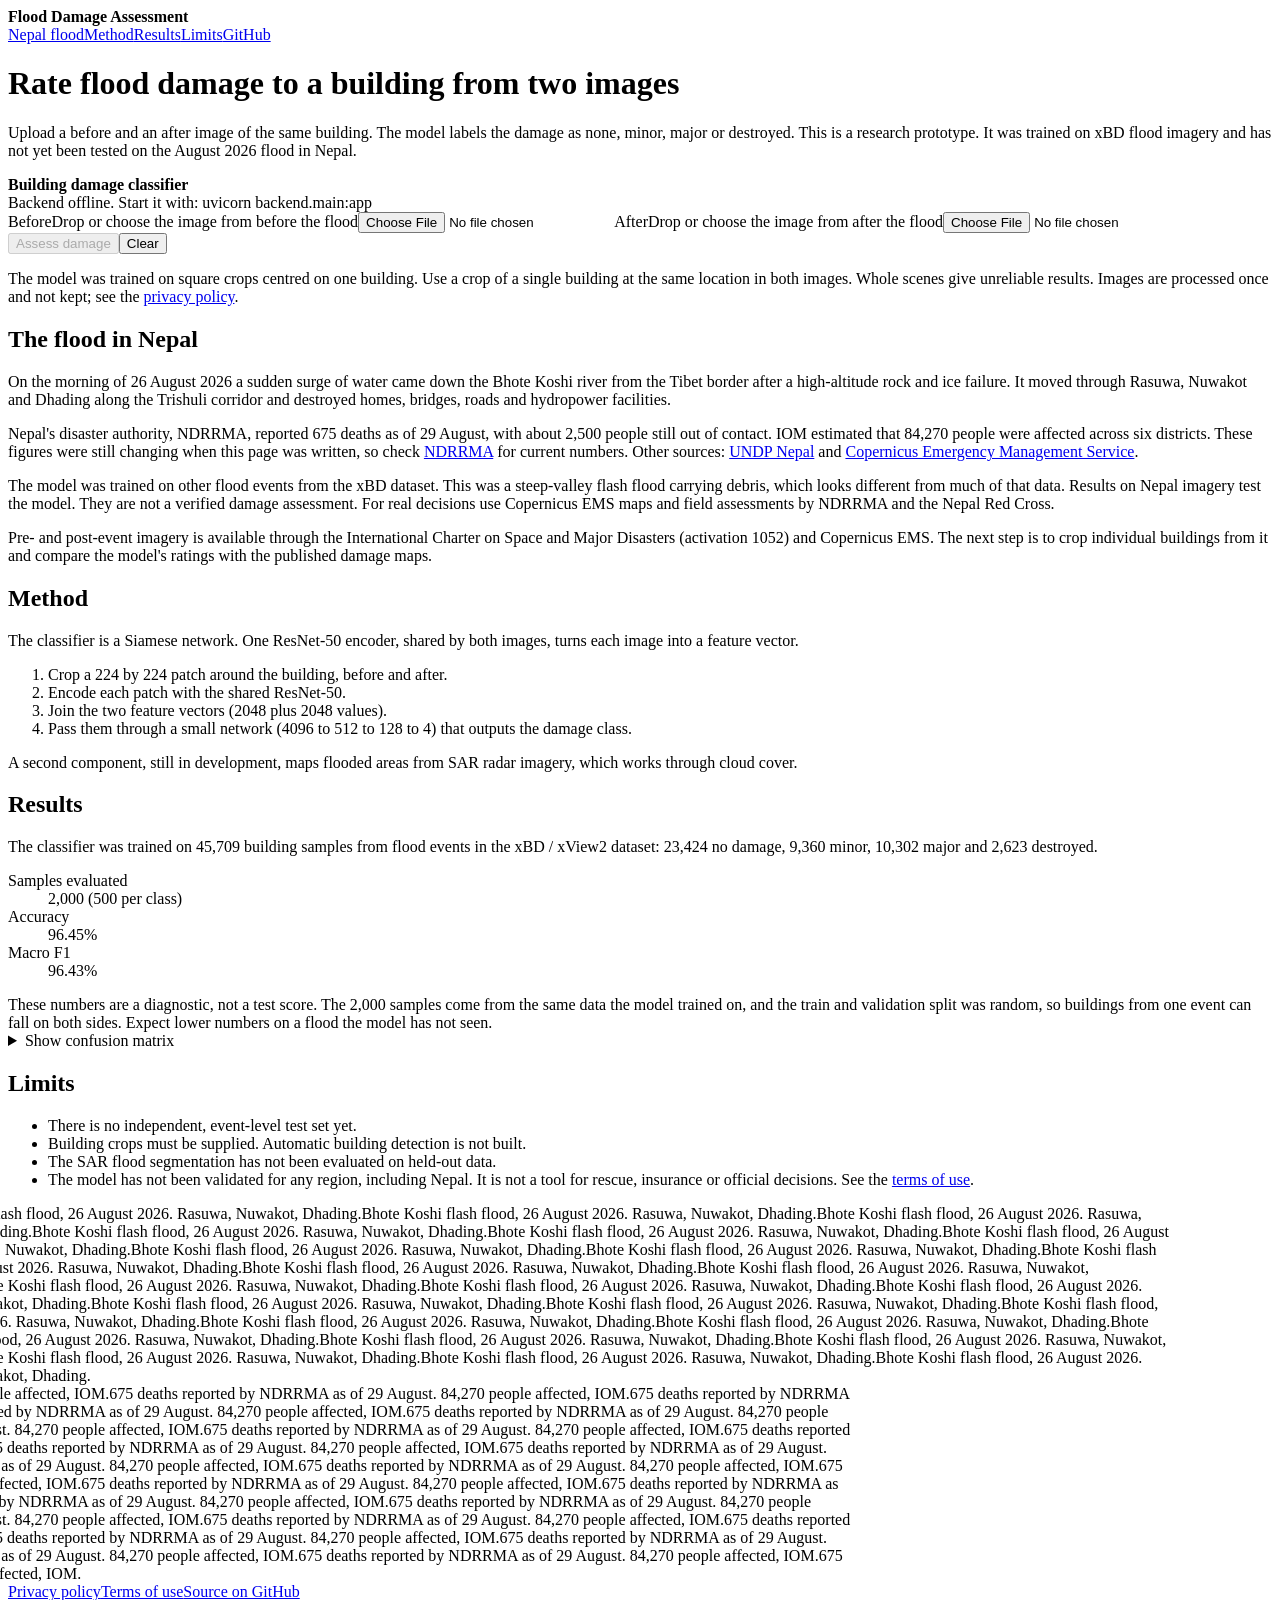
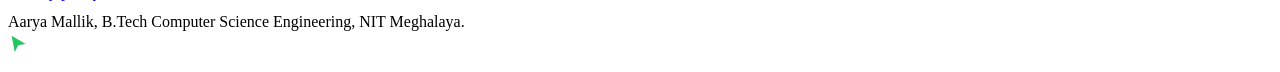
==== web/index.html @ 78b408f9 "Add website, merge backend routes, add sample crop script" ====
<!DOCTYPE html>
<html lang="en">
<head>
<meta charset="utf-8">
<meta name="viewport" content="width=device-width, initial-scale=1">
<title>Flood Damage Assessment</title>
<meta name="description" content="Research prototype that rates building damage from before and after flood imagery.">
<link rel="icon" href="/static/favicon.svg" type="image/svg+xml">
<link rel="stylesheet" href="/static/style.css">
</head>
<body>
<header><div class="wrap"><b>Flood Damage Assessment</b>
<nav><a href="#nepal">Nepal flood</a><a href="#how">Method</a><a href="#results">Results</a><a href="#limits">Limits</a><a href="https://github.com/Aaryamallik03/flood_damage_assessment">GitHub</a></nav></div></header>

<main class="wrap">
<div class="hero">
<h1>Rate flood damage to a building from two images</h1>
<p class="lead">Upload a before and an after image of the same building. The model labels the damage as none, minor, major or destroyed. This is a research prototype. It was trained on xBD flood imagery and has not yet been tested on the August 2026 flood in Nepal.</p>

<div class="tool">
<div class="toolhead"><strong>Building damage classifier</strong>
<div class="status" role="status"><span class="dot" id="dot"></span><span id="stat">Checking model</span></div></div>
<div class="pair">
<label class="drop" id="dpre" data-cursor="Add before image"><span class="tag">Before</span><span>Drop or choose the image from before the flood</span><input type="file" accept="image/png,image/jpeg,image/tiff" id="fpre"></label>
<label class="drop" id="dpost" data-cursor="Add after image"><span class="tag">After</span><span>Drop or choose the image from after the flood</span><input type="file" accept="image/png,image/jpeg,image/tiff" id="fpost"></label>
</div>
<div class="actions"><button id="go" disabled>Assess damage</button><button class="ghost" id="reset" type="button">Clear</button></div>
<p class="hint">The model was trained on square crops centred on one building. Use a crop of a single building at the same location in both images. Whole scenes give unreliable results. Images are processed once and not kept; see the <a href="/privacy">privacy policy</a>.</p>
<div id="result" aria-live="polite"></div>
</div>
</div>

<div class="sec" id="nepal"><h2>The flood in Nepal</h2><div>
<p>On the morning of 26 August 2026 a sudden surge of water came down the Bhote Koshi river from the Tibet border after a high-altitude rock and ice failure. It moved through Rasuwa, Nuwakot and Dhading along the Trishuli corridor and destroyed homes, bridges, roads and hydropower facilities.</p>
<p>Nepal's disaster authority, NDRRMA, reported 675 deaths as of 29 August, with about 2,500 people still out of contact. IOM estimated that 84,270 people were affected across six districts. These figures were still changing when this page was written, so check <a href="https://ndrrma.gov.np">NDRRMA</a> for current numbers. Other sources: <a href="https://www.undp.org/node/601766">UNDP Nepal</a> and <a href="https://global-flood.emergency.copernicus.eu/news/259-floods-in-nepal-and-tibet-august-2026/">Copernicus Emergency Management Service</a>.</p>
<div class="note">The model was trained on other flood events from the xBD dataset. This was a steep-valley flash flood carrying debris, which looks different from much of that data. Results on Nepal imagery test the model. They are not a verified damage assessment. For real decisions use Copernicus EMS maps and field assessments by NDRRMA and the Nepal Red Cross.</div>
<p>Pre- and post-event imagery is available through the International Charter on Space and Major Disasters (activation 1052) and Copernicus EMS. The next step is to crop individual buildings from it and compare the model's ratings with the published damage maps.</p>
</div></div>

<div class="sec" id="how"><h2>Method</h2><div>
<p>The classifier is a Siamese network. One ResNet-50 encoder, shared by both images, turns each image into a feature vector.</p>
<ol>
<li>Crop a 224 by 224 patch around the building, before and after.</li>
<li>Encode each patch with the shared ResNet-50.</li>
<li>Join the two feature vectors (2048 plus 2048 values).</li>
<li>Pass them through a small network (4096 to 512 to 128 to 4) that outputs the damage class.</li>
</ol>
<p>A second component, still in development, maps flooded areas from SAR radar imagery, which works through cloud cover.</p>
</div></div>

<div class="sec" id="results"><h2>Results</h2><div>
<p>The classifier was trained on 45,709 building samples from flood events in the xBD / xView2 dataset: 23,424 no damage, 9,360 minor, 10,302 major and 2,623 destroyed.</p>
<dl class="facts"><dt>Samples evaluated</dt><dd>2,000 (500 per class)</dd><dt>Accuracy</dt><dd>96.45%</dd><dt>Macro F1</dt><dd>96.43%</dd></dl>
<div class="note">These numbers are a diagnostic, not a test score. The 2,000 samples come from the same data the model trained on, and the train and validation split was random, so buildings from one event can fall on both sides. Expect lower numbers on a flood the model has not seen.</div>
<details class="disc"><summary>Show confusion matrix</summary><div class="in">
<table><caption style="text-align:left;padding-bottom:6px">Rows are actual, columns are predicted</caption>
<tr><th></th><th>None</th><th>Minor</th><th>Major</th><th>Destroyed</th></tr>
<tr><th>None</th><td class="hit">499</td><td>1</td><td>0</td><td>0</td></tr>
<tr><th>Minor</th><td>3</td><td class="hit">496</td><td>1</td><td>0</td></tr>
<tr><th>Major</th><td>10</td><td>8</td><td class="hit">482</td><td>0</td></tr>
<tr><th>Destroyed</th><td>21</td><td>18</td><td>9</td><td class="hit">452</td></tr></table>
<p style="margin:10px 0 0">48 of 500 destroyed buildings were rated as less damaged. Destroyed is the rarest class in the training data.</p></div></details>
</div></div>

<div class="sec" id="limits"><h2>Limits</h2><div>
<ul>
<li>There is no independent, event-level test set yet.</li>
<li>Building crops must be supplied. Automatic building detection is not built.</li>
<li>The SAR flood segmentation has not been evaluated on held-out data.</li>
<li>The model has not been validated for any region, including Nepal. It is not a tool for rescue, insurance or official decisions. See the <a href="/terms">terms of use</a>.</li>
</ul></div></div>
</main>

<div class="band" id="band" aria-hidden="true">
<div class="row"><span>Bhote Koshi flash flood, 26 August 2026. Rasuwa, Nuwakot, Dhading.</span></div>
<div class="row"><span>675 deaths reported by NDRRMA as of 29 August. 84,270 people affected, IOM.</span></div>
</div>

<footer><div class="wrap">
<a href="/privacy">Privacy policy</a><a href="/terms">Terms of use</a><a href="https://github.com/Aaryamallik03/flood_damage_assessment">Source on GitHub</a>
<p style="margin:12px 0 0">Aarya Mallik, B.Tech Computer Science Engineering, NIT Meghalaya.</p>
</div></footer>

<div id="cur" aria-hidden="true"><div class="in"><svg width="24" height="29" viewBox="0 0 26 31" fill="none"><path fill="#22c55e" fill-rule="evenodd" stroke="#fff" stroke-linecap="square" stroke-width="2" d="M21.993 14.425 2.549 2.935l4.444 23.108 4.653-10.002z" clip-rule="evenodd"/></svg><div><span class="lab"></span></div></div></div>

<script>
const $ = id => document.getElementById(id);
const files = {pre: null, post: null};
const COLORS = {"no-damage":"var(--c0)","minor-damage":"var(--c1)","major-damage":"var(--c2)","destroyed":"var(--c3)"};
const LABELS = {"no-damage":"No damage","minor-damage":"Minor damage","major-damage":"Major damage","destroyed":"Destroyed"};
let modelReady = false;
function refresh(){ $("go").disabled = !(modelReady && files.pre && files.post); }

async function checkHealth(){
  try{
    const r = await fetch("/health"); const j = await r.json();
    modelReady = j.damage_model_loaded;
    $("dot").className = "dot " + (modelReady ? "on" : "off");
    $("stat").textContent = modelReady ? "Model ready" : "Model not loaded: " + (j.error || "unknown error");
  }catch(e){
    $("dot").className = "dot off";
    $("stat").textContent = "Backend offline. Start it with: uvicorn backend.main:app";
  }
  refresh();
}
function setup(key, input, box){
  const set = f => {
    if(!f) return;
    files[key] = f;
    box.querySelector("img")?.remove();
    const img = document.createElement("img");
    img.alt = key === "pre" ? "Image from before the flood" : "Image from after the flood";
    img.src = URL.createObjectURL(f);
    box.appendChild(img); refresh();
  };
  input.addEventListener("change", () => set(input.files[0]));
  box.addEventListener("dragover", e => { e.preventDefault(); box.classList.add("over"); });
  box.addEventListener("dragleave", () => box.classList.remove("over"));
  box.addEventListener("drop", e => { e.preventDefault(); box.classList.remove("over"); set(e.dataTransfer.files[0]); });
}
setup("pre", $("fpre"), $("dpre")); setup("post", $("fpost"), $("dpost"));
$("reset").onclick = () => {
  files.pre = files.post = null;
  document.querySelectorAll(".drop img").forEach(i => i.remove());
  $("fpre").value = $("fpost").value = "";
  $("result").className = ""; $("result").innerHTML = ""; refresh();
};
$("go").onclick = async () => {
  const out = $("result"); out.className = "show"; out.textContent = "Analysing";
  $("go").disabled = true;
  const fd = new FormData(); fd.append("pre_image", files.pre); fd.append("post_image", files.post);
  try{
    const r = await fetch("/predict/damage", {method:"POST", body:fd});
    const j = await r.json();
    if(!r.ok) throw new Error(j.detail || "Request failed");
    const cls = j.damage_class;
    const bars = Object.entries(j.class_probabilities).map(([k,v]) =>
      `<div class="bar"><span>${LABELS[k]||k}</span><div class="track"><div class="fill" data-w="${(v*100).toFixed(1)}" style="background:${COLORS[k]}"></div></div><span>${(v*100).toFixed(1)}%</span></div>`).join("");
    out.innerHTML = `<div class="verdict"><h3 style="color:${COLORS[cls]}">${LABELS[cls]||cls}</h3><span>${(j.confidence*100).toFixed(1)}% confidence</span></div><div class="bars">${bars}</div>`;
    requestAnimationFrame(() => out.querySelectorAll(".fill").forEach(f => f.style.width = f.dataset.w + "%"));
  }catch(e){ out.innerHTML = `<p class="err">${e.message}</p>`; }
  refresh();
};
checkHealth();

/* Name-tag cursor, shown only over the two upload areas */
(function(){
  if(!matchMedia("(pointer:fine)").matches || matchMedia("(prefers-reduced-motion: reduce)").matches) return;
  const cur = $("cur"), lab = cur.querySelector(".lab");
  document.querySelectorAll(".drop").forEach(z => {
    z.classList.add("nocursor");
    z.addEventListener("pointerenter", () => { lab.textContent = z.dataset.cursor; cur.classList.add("on"); });
    z.addEventListener("pointermove", e => { cur.style.transform = `translate(${e.clientX-3}px,${e.clientY-3}px)`; });
    z.addEventListener("pointerleave", () => cur.classList.remove("on"));
  });
})();

/* Closing text band: drifts slowly, speeds up and follows the direction of scrolling */
(function(){
  const band = $("band");
  if(matchMedia("(prefers-reduced-motion: reduce)").matches){ band.classList.add("static"); return; }
  const rows = [...band.querySelectorAll(".row")];
  const unit = rows.map(r => r.firstElementChild);
  rows.forEach((r, i) => {
    for(let n = 0; n < 24 && r.offsetWidth < innerWidth * 2 + unit[i].offsetWidth; n++) r.appendChild(unit[i].cloneNode(true));
  });
  const pos = [0, 0]; let dir = 1, v = 0, last = scrollY, t0 = performance.now();
  function tick(t){
    const dt = Math.max(1, t - t0) / 1000; t0 = t;
    v = v * 0.9 + ((scrollY - last) / dt) * 0.1; last = scrollY;
    if(v > 20) dir = 1; else if(v < -20) dir = -1;
    const speed = 30 * (1 + Math.min(Math.abs(v) / 200, 4));
    rows.forEach((r, i) => {
      const w = unit[i].offsetWidth || 1;
      pos[i] += (i ? -1 : 1) * dir * speed * dt;
      r.style.transform = `translateX(${-(((pos[i] % w) + w) % w)}px)`;
    });
    requestAnimationFrame(tick);
  }
  requestAnimationFrame(tick);
})();
</script>
</body>
</html>
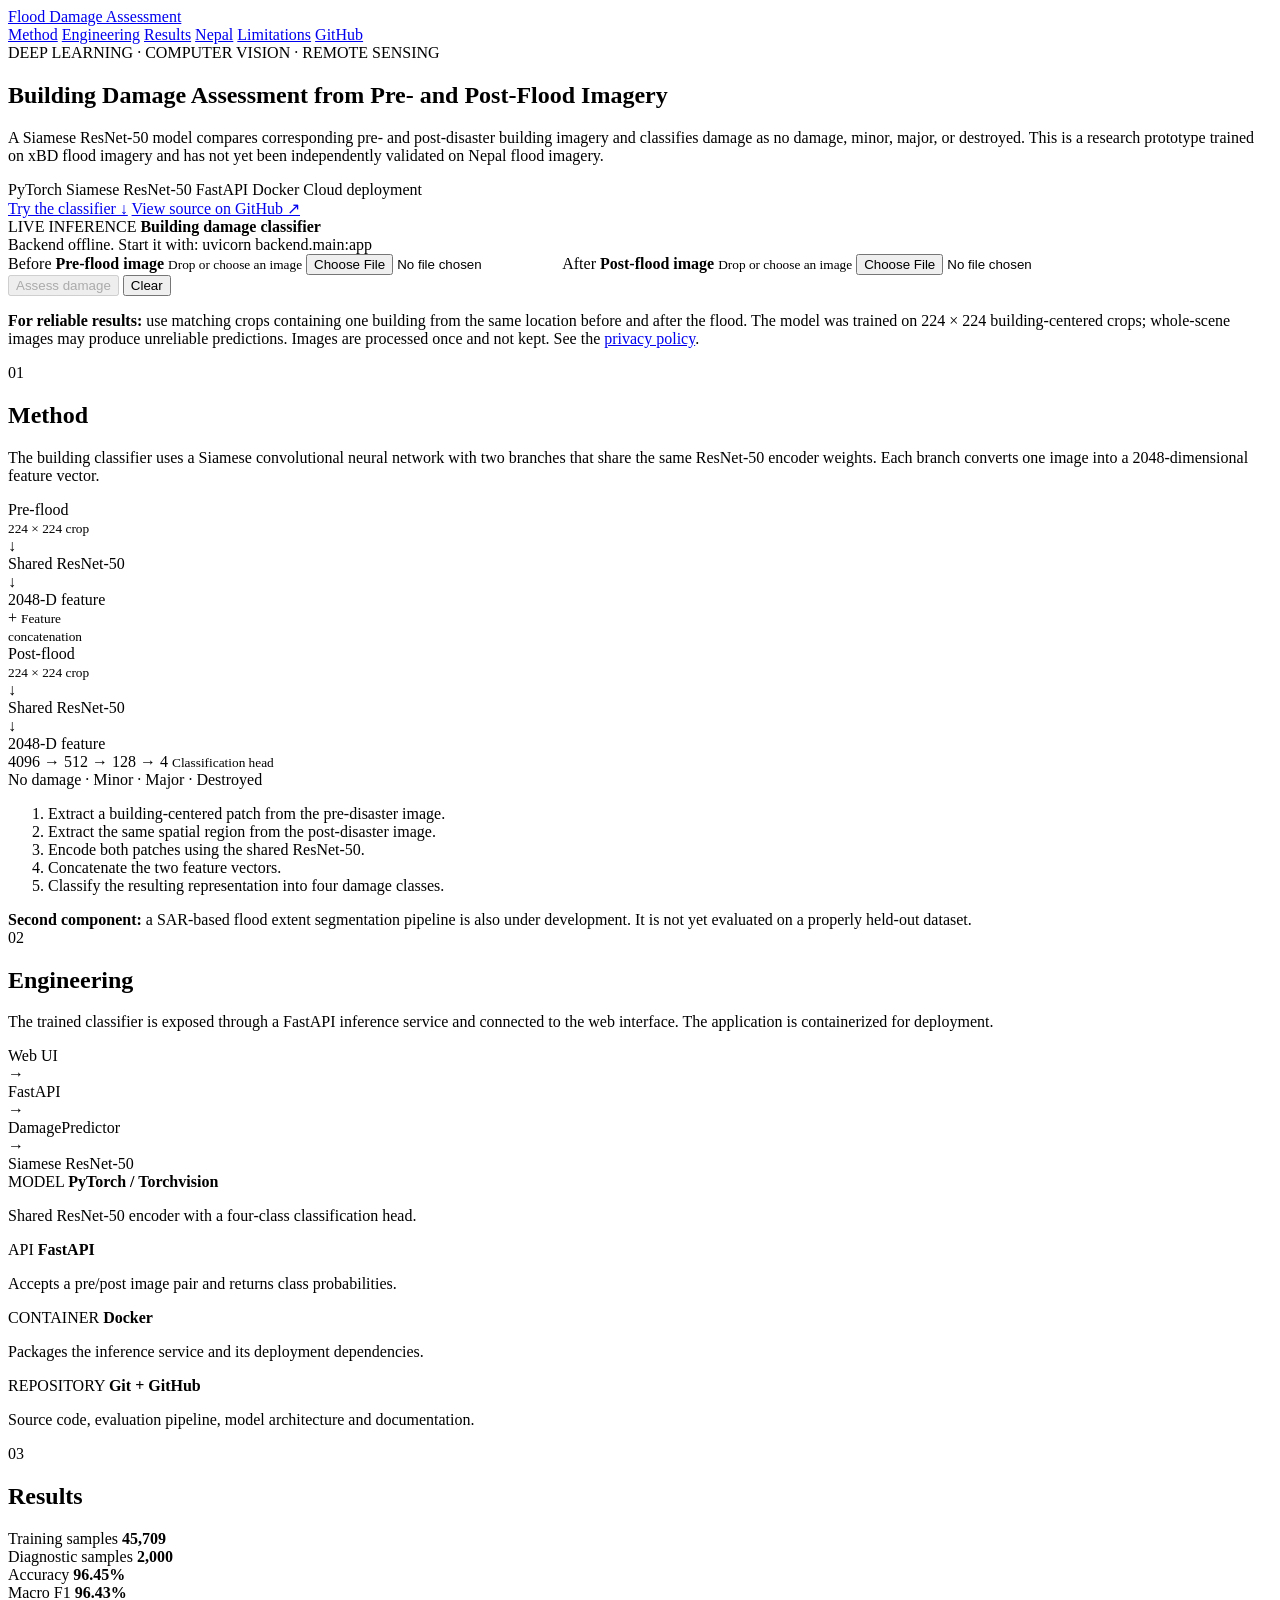
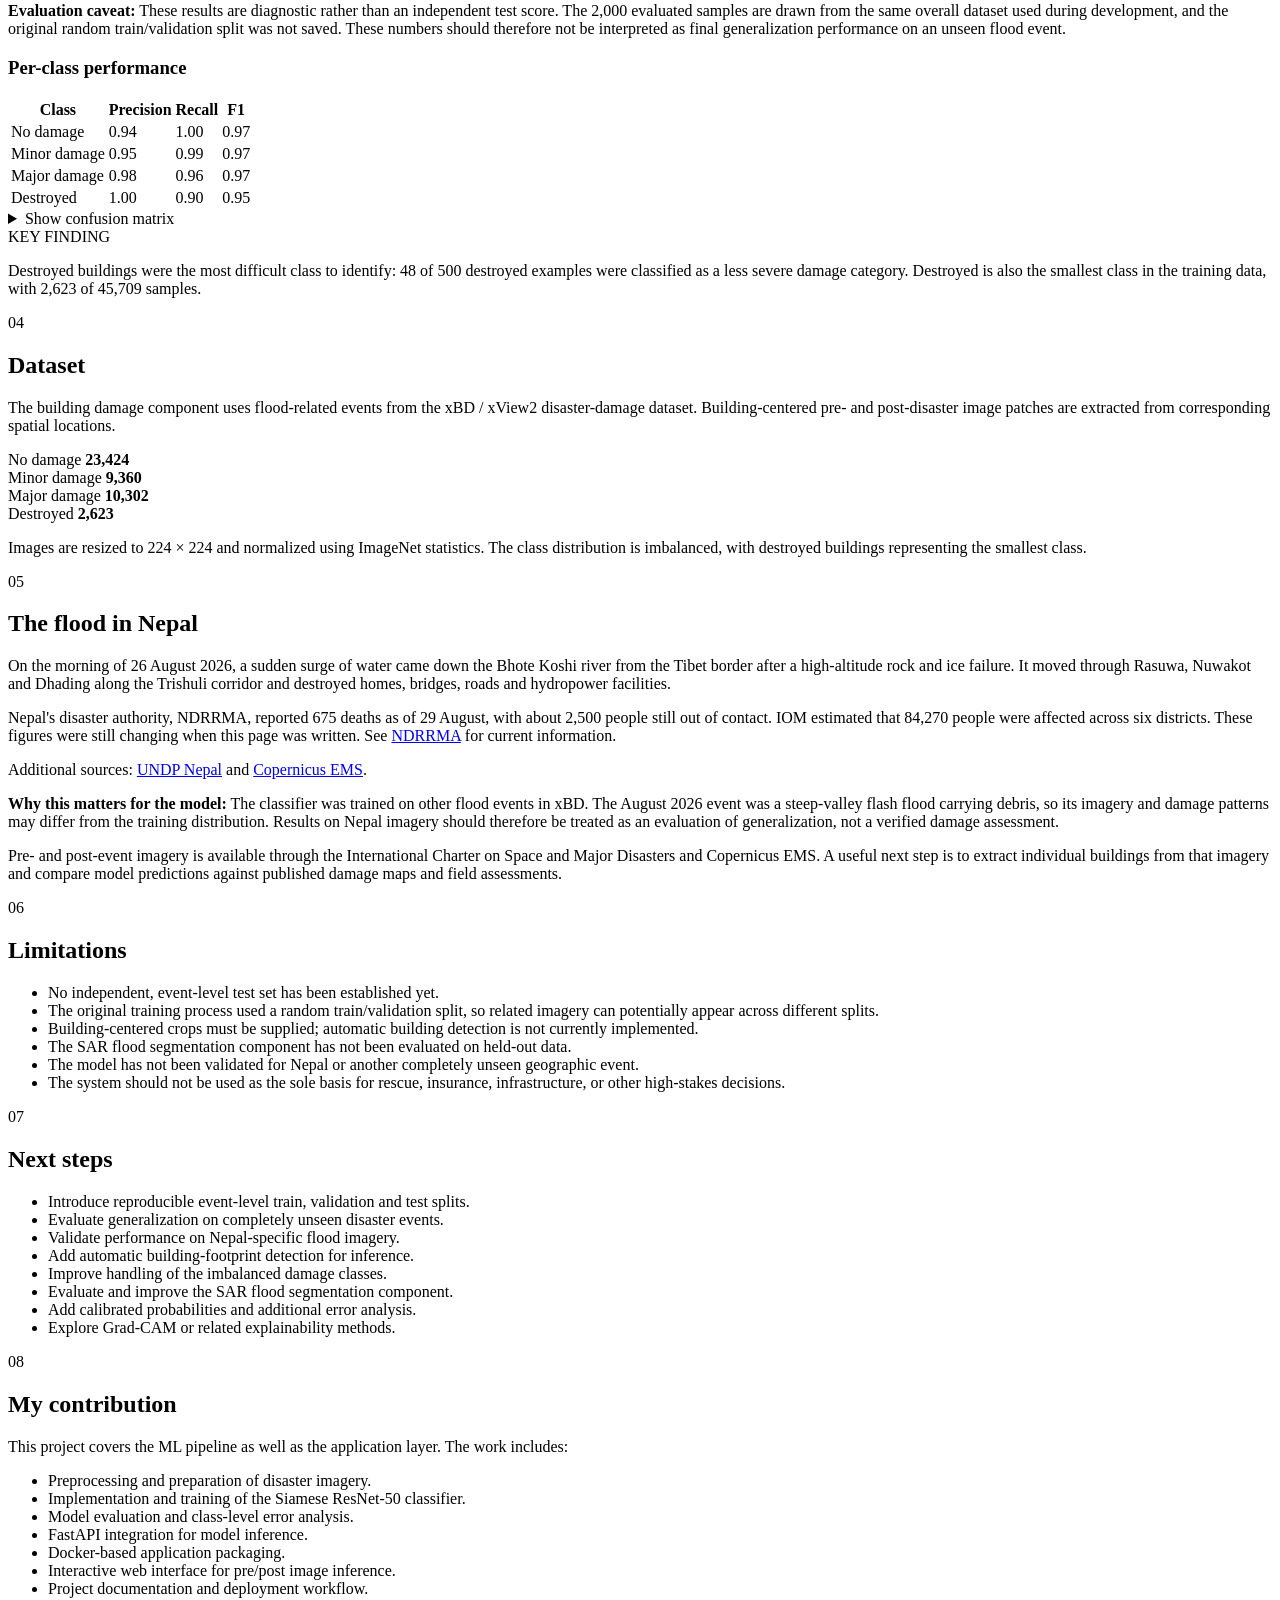
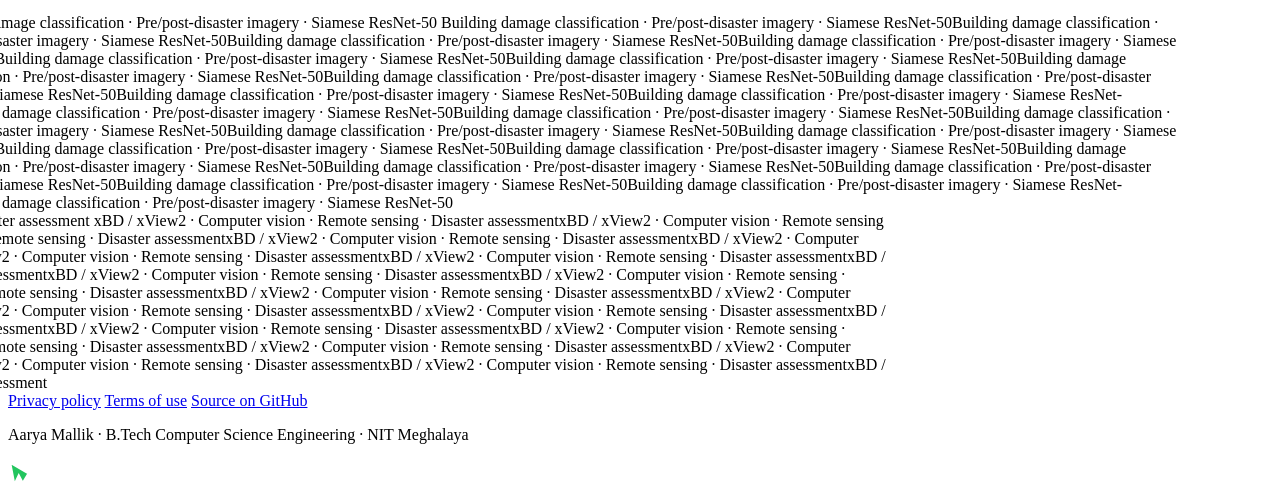
==== commit 1abaa254: "Update print statement from 'Hello' to 'Goodbye'" ====
--- a/web/index.html
+++ b/web/index.html
@@ -3,182 +3,886 @@
 <head>
 <meta charset="utf-8">
 <meta name="viewport" content="width=device-width, initial-scale=1">
-<title>Flood Damage Assessment</title>
-<meta name="description" content="Research prototype that rates building damage from before and after flood imagery.">
+<title>Flood Damage Assessment | Aarya Mallik</title>
+<meta name="description" content="Deep learning prototype for building damage classification from pre- and post-disaster imagery using a Siamese ResNet-50.">
 <link rel="icon" href="/static/favicon.svg" type="image/svg+xml">
 <link rel="stylesheet" href="/static/style.css">
 </head>
+
 <body>
-<header><div class="wrap"><b>Flood Damage Assessment</b>
-<nav><a href="#nepal">Nepal flood</a><a href="#how">Method</a><a href="#results">Results</a><a href="#limits">Limits</a><a href="https://github.com/Aaryamallik03/flood_damage_assessment">GitHub</a></nav></div></header>
+
+<header>
+  <div class="wrap header-inner">
+    <a class="brand" href="#">Flood Damage Assessment</a>
+
+    <nav aria-label="Main navigation">
+      <a href="#how">Method</a>
+      <a href="#engineering">Engineering</a>
+      <a href="#results">Results</a>
+      <a href="#nepal">Nepal</a>
+      <a href="#limits">Limitations</a>
+      <a href="https://github.com/Aaryamallik03/flood_damage_assessment" target="_blank" rel="noopener">GitHub</a>
+    </nav>
+  </div>
+</header>
 
 <main class="wrap">
-<div class="hero">
-<h1>Rate flood damage to a building from two images</h1>
-<p class="lead">Upload a before and an after image of the same building. The model labels the damage as none, minor, major or destroyed. This is a research prototype. It was trained on xBD flood imagery and has not yet been tested on the August 2026 flood in Nepal.</p>
-
-<div class="tool">
-<div class="toolhead"><strong>Building damage classifier</strong>
-<div class="status" role="status"><span class="dot" id="dot"></span><span id="stat">Checking model</span></div></div>
-<div class="pair">
-<label class="drop" id="dpre" data-cursor="Add before image"><span class="tag">Before</span><span>Drop or choose the image from before the flood</span><input type="file" accept="image/png,image/jpeg,image/tiff" id="fpre"></label>
-<label class="drop" id="dpost" data-cursor="Add after image"><span class="tag">After</span><span>Drop or choose the image from after the flood</span><input type="file" accept="image/png,image/jpeg,image/tiff" id="fpost"></label>
+
+  <!-- HERO -->
+  <section class="hero">
+    <div class="eyebrow">DEEP LEARNING · COMPUTER VISION · REMOTE SENSING</div>
+
+    <h1>Building Damage Assessment from Pre- and Post-Flood Imagery</h1>
+
+    <p class="lead">
+      A Siamese ResNet-50 model compares corresponding pre- and post-disaster
+      building imagery and classifies damage as no damage, minor, major, or
+      destroyed. This is a research prototype trained on xBD flood imagery
+      and has not yet been independently validated on Nepal flood imagery.
+    </p>
+
+    <div class="stack" aria-label="Technology stack">
+      <span>PyTorch</span>
+      <span>Siamese ResNet-50</span>
+      <span>FastAPI</span>
+      <span>Docker</span>
+      <span>Cloud deployment</span>
+    </div>
+
+    <div class="hero-links">
+      <a class="primary-link" href="#demo">Try the classifier ↓</a>
+      <a class="secondary-link" href="https://github.com/Aaryamallik03/flood_damage_assessment" target="_blank" rel="noopener">View source on GitHub ↗</a>
+    </div>
+  </section>
+
+
+  <!-- DEMO -->
+  <section class="tool-section" id="demo">
+    <div class="tool">
+      <div class="toolhead">
+        <div>
+          <span class="section-kicker">LIVE INFERENCE</span>
+          <strong>Building damage classifier</strong>
+        </div>
+
+        <div class="status" role="status">
+          <span class="dot" id="dot"></span>
+          <span id="stat">Checking model</span>
+        </div>
+      </div>
+
+      <div class="pair">
+        <label class="drop" id="dpre" data-cursor="Add before image">
+          <span class="tag">Before</span>
+          <span class="drop-copy">
+            <strong>Pre-flood image</strong>
+            <small>Drop or choose an image</small>
+          </span>
+          <input type="file" accept="image/png,image/jpeg,image/tiff" id="fpre">
+        </label>
+
+        <label class="drop" id="dpost" data-cursor="Add after image">
+          <span class="tag">After</span>
+          <span class="drop-copy">
+            <strong>Post-flood image</strong>
+            <small>Drop or choose an image</small>
+          </span>
+          <input type="file" accept="image/png,image/jpeg,image/tiff" id="fpost">
+        </label>
+      </div>
+
+      <div class="actions">
+        <button id="go" disabled>Assess damage</button>
+        <button class="ghost" id="reset" type="button">Clear</button>
+      </div>
+
+      <p class="hint">
+        <strong>For reliable results:</strong> use matching crops containing
+        one building from the same location before and after the flood.
+        The model was trained on 224 × 224 building-centered crops;
+        whole-scene images may produce unreliable predictions.
+        Images are processed once and not kept.
+        See the <a href="/privacy">privacy policy</a>.
+      </p>
+
+      <div id="result" aria-live="polite"></div>
+    </div>
+  </section>
+
+
+  <!-- METHOD -->
+  <section class="sec" id="how">
+    <div class="sec-title">
+      <span class="section-number">01</span>
+      <h2>Method</h2>
+    </div>
+
+    <div class="sec-content">
+      <p>
+        The building classifier uses a Siamese convolutional neural network
+        with two branches that share the same ResNet-50 encoder weights.
+        Each branch converts one image into a 2048-dimensional feature vector.
+      </p>
+
+      <div class="architecture" aria-label="Siamese ResNet-50 architecture">
+        <div class="arch-column">
+          <div class="arch-box">Pre-flood<br><small>224 × 224 crop</small></div>
+          <div class="arch-arrow">↓</div>
+          <div class="arch-box">Shared ResNet-50</div>
+          <div class="arch-arrow">↓</div>
+          <div class="arch-box">2048-D feature</div>
+        </div>
+
+        <div class="arch-join">
+          <span>+</span>
+          <small>Feature<br>concatenation</small>
+        </div>
+
+        <div class="arch-column">
+          <div class="arch-box">Post-flood<br><small>224 × 224 crop</small></div>
+          <div class="arch-arrow">↓</div>
+          <div class="arch-box">Shared ResNet-50</div>
+          <div class="arch-arrow">↓</div>
+          <div class="arch-box">2048-D feature</div>
+        </div>
+
+        <div class="arch-head">
+          <span>4096 → 512 → 128 → 4</span>
+          <small>Classification head</small>
+        </div>
+
+        <div class="arch-output">
+          No damage · Minor · Major · Destroyed
+        </div>
+      </div>
+
+      <ol class="method-list">
+        <li>Extract a building-centered patch from the pre-disaster image.</li>
+        <li>Extract the same spatial region from the post-disaster image.</li>
+        <li>Encode both patches using the shared ResNet-50.</li>
+        <li>Concatenate the two feature vectors.</li>
+        <li>Classify the resulting representation into four damage classes.</li>
+      </ol>
+
+      <div class="note">
+        <strong>Second component:</strong> a SAR-based flood extent
+        segmentation pipeline is also under development. It is not yet
+        evaluated on a properly held-out dataset.
+      </div>
+    </div>
+  </section>
+
+
+  <!-- ENGINEERING -->
+  <section class="sec" id="engineering">
+    <div class="sec-title">
+      <span class="section-number">02</span>
+      <h2>Engineering</h2>
+    </div>
+
+    <div class="sec-content">
+      <p>
+        The trained classifier is exposed through a FastAPI inference
+        service and connected to the web interface. The application is
+        containerized for deployment.
+      </p>
+
+      <div class="pipeline" aria-label="Application inference pipeline">
+        <div class="pipeline-box">Web UI</div>
+        <span>→</span>
+        <div class="pipeline-box">FastAPI</div>
+        <span>→</span>
+        <div class="pipeline-box">DamagePredictor</div>
+        <span>→</span>
+        <div class="pipeline-box">Siamese ResNet-50</div>
+      </div>
+
+      <div class="engineering-grid">
+        <div>
+          <span class="mini-label">MODEL</span>
+          <strong>PyTorch / Torchvision</strong>
+          <p>Shared ResNet-50 encoder with a four-class classification head.</p>
+        </div>
+
+        <div>
+          <span class="mini-label">API</span>
+          <strong>FastAPI</strong>
+          <p>Accepts a pre/post image pair and returns class probabilities.</p>
+        </div>
+
+        <div>
+          <span class="mini-label">CONTAINER</span>
+          <strong>Docker</strong>
+          <p>Packages the inference service and its deployment dependencies.</p>
+        </div>
+
+        <div>
+          <span class="mini-label">REPOSITORY</span>
+          <strong>Git + GitHub</strong>
+          <p>Source code, evaluation pipeline, model architecture and documentation.</p>
+        </div>
+      </div>
+    </div>
+  </section>
+
+
+  <!-- RESULTS -->
+  <section class="sec" id="results">
+    <div class="sec-title">
+      <span class="section-number">03</span>
+      <h2>Results</h2>
+    </div>
+
+    <div class="sec-content">
+
+      <div class="metric-grid">
+        <div class="metric">
+          <span>Training samples</span>
+          <strong>45,709</strong>
+        </div>
+
+        <div class="metric">
+          <span>Diagnostic samples</span>
+          <strong>2,000</strong>
+        </div>
+
+        <div class="metric">
+          <span>Accuracy</span>
+          <strong>96.45%</strong>
+        </div>
+
+        <div class="metric">
+          <span>Macro F1</span>
+          <strong>96.43%</strong>
+        </div>
+      </div>
+
+      <div class="note warning">
+        <strong>Evaluation caveat:</strong>
+        These results are diagnostic rather than an independent test score.
+        The 2,000 evaluated samples are drawn from the same overall dataset
+        used during development, and the original random train/validation
+        split was not saved. These numbers should therefore not be interpreted
+        as final generalization performance on an unseen flood event.
+      </div>
+
+      <h3 class="subheading">Per-class performance</h3>
+
+      <div class="table-wrap">
+        <table>
+          <thead>
+            <tr>
+              <th>Class</th>
+              <th>Precision</th>
+              <th>Recall</th>
+              <th>F1</th>
+            </tr>
+          </thead>
+
+          <tbody>
+            <tr>
+              <td>No damage</td>
+              <td>0.94</td>
+              <td>1.00</td>
+              <td>0.97</td>
+            </tr>
+
+            <tr>
+              <td>Minor damage</td>
+              <td>0.95</td>
+              <td>0.99</td>
+              <td>0.97</td>
+            </tr>
+
+            <tr>
+              <td>Major damage</td>
+              <td>0.98</td>
+              <td>0.96</td>
+              <td>0.97</td>
+            </tr>
+
+            <tr>
+              <td>Destroyed</td>
+              <td>1.00</td>
+              <td>0.90</td>
+              <td>0.95</td>
+            </tr>
+          </tbody>
+        </table>
+      </div>
+
+      <details class="disc">
+        <summary>Show confusion matrix</summary>
+
+        <div class="in">
+          <table>
+            <caption>Rows are actual classes; columns are predicted classes.</caption>
+
+            <thead>
+              <tr>
+                <th></th>
+                <th>No damage</th>
+                <th>Minor</th>
+                <th>Major</th>
+                <th>Destroyed</th>
+              </tr>
+            </thead>
+
+            <tbody>
+              <tr>
+                <th>No damage</th>
+                <td class="hit">499</td>
+                <td>1</td>
+                <td>0</td>
+                <td>0</td>
+              </tr>
+
+              <tr>
+                <th>Minor</th>
+                <td>3</td>
+                <td class="hit">496</td>
+                <td>1</td>
+                <td>0</td>
+              </tr>
+
+              <tr>
+                <th>Major</th>
+                <td>10</td>
+                <td>8</td>
+                <td class="hit">482</td>
+                <td>0</td>
+              </tr>
+
+              <tr>
+                <th>Destroyed</th>
+                <td>21</td>
+                <td>18</td>
+                <td>9</td>
+                <td class="hit">452</td>
+              </tr>
+            </tbody>
+          </table>
+        </div>
+      </details>
+
+      <div class="finding">
+        <span class="finding-label">KEY FINDING</span>
+        <p>
+          Destroyed buildings were the most difficult class to identify:
+          48 of 500 destroyed examples were classified as a less severe
+          damage category. Destroyed is also the smallest class in the
+          training data, with 2,623 of 45,709 samples.
+        </p>
+      </div>
+
+    </div>
+  </section>
+
+
+  <!-- DATASET -->
+  <section class="sec">
+    <div class="sec-title">
+      <span class="section-number">04</span>
+      <h2>Dataset</h2>
+    </div>
+
+    <div class="sec-content">
+      <p>
+        The building damage component uses flood-related events from the
+        xBD / xView2 disaster-damage dataset. Building-centered pre- and
+        post-disaster image patches are extracted from corresponding
+        spatial locations.
+      </p>
+
+      <div class="class-grid">
+        <div>
+          <span>No damage</span>
+          <strong>23,424</strong>
+        </div>
+
+        <div>
+          <span>Minor damage</span>
+          <strong>9,360</strong>
+        </div>
+
+        <div>
+          <span>Major damage</span>
+          <strong>10,302</strong>
+        </div>
+
+        <div>
+          <span>Destroyed</span>
+          <strong>2,623</strong>
+        </div>
+      </div>
+
+      <p class="muted">
+        Images are resized to 224 × 224 and normalized using ImageNet
+        statistics. The class distribution is imbalanced, with destroyed
+        buildings representing the smallest class.
+      </p>
+    </div>
+  </section>
+
+
+  <!-- NEPAL -->
+  <section class="sec" id="nepal">
+    <div class="sec-title">
+      <span class="section-number">05</span>
+      <h2>The flood in Nepal</h2>
+    </div>
+
+    <div class="sec-content">
+      <p>
+        On the morning of 26 August 2026, a sudden surge of water came down
+        the Bhote Koshi river from the Tibet border after a high-altitude
+        rock and ice failure. It moved through Rasuwa, Nuwakot and Dhading
+        along the Trishuli corridor and destroyed homes, bridges, roads and
+        hydropower facilities.
+      </p>
+
+      <p>
+        Nepal's disaster authority, NDRRMA, reported 675 deaths as of
+        29 August, with about 2,500 people still out of contact. IOM
+        estimated that 84,270 people were affected across six districts.
+        These figures were still changing when this page was written.
+        See <a href="https://ndrrma.gov.np" target="_blank" rel="noopener">NDRRMA</a>
+        for current information.
+      </p>
+
+      <p class="source-line">
+        Additional sources:
+        <a href="https://www.undp.org/node/601766" target="_blank" rel="noopener">UNDP Nepal</a>
+        and
+        <a href="https://global-flood.emergency.copernicus.eu/news/259-floods-in-nepal-and-tibet-august-2026/" target="_blank" rel="noopener">Copernicus EMS</a>.
+      </p>
+
+      <div class="note">
+        <strong>Why this matters for the model:</strong>
+        The classifier was trained on other flood events in xBD. The
+        August 2026 event was a steep-valley flash flood carrying debris,
+        so its imagery and damage patterns may differ from the training
+        distribution. Results on Nepal imagery should therefore be treated
+        as an evaluation of generalization, not a verified damage assessment.
+      </div>
+
+      <p>
+        Pre- and post-event imagery is available through the International
+        Charter on Space and Major Disasters and Copernicus EMS. A useful
+        next step is to extract individual buildings from that imagery and
+        compare model predictions against published damage maps and field
+        assessments.
+      </p>
+    </div>
+  </section>
+
+
+  <!-- LIMITATIONS -->
+  <section class="sec" id="limits">
+    <div class="sec-title">
+      <span class="section-number">06</span>
+      <h2>Limitations</h2>
+    </div>
+
+    <div class="sec-content">
+      <ul class="limits-list">
+        <li>No independent, event-level test set has been established yet.</li>
+        <li>The original training process used a random train/validation split, so related imagery can potentially appear across different splits.</li>
+        <li>Building-centered crops must be supplied; automatic building detection is not currently implemented.</li>
+        <li>The SAR flood segmentation component has not been evaluated on held-out data.</li>
+        <li>The model has not been validated for Nepal or another completely unseen geographic event.</li>
+        <li>The system should not be used as the sole basis for rescue, insurance, infrastructure, or other high-stakes decisions.</li>
+      </ul>
+    </div>
+  </section>
+
+
+  <!-- FUTURE -->
+  <section class="sec" id="future">
+    <div class="sec-title">
+      <span class="section-number">07</span>
+      <h2>Next steps</h2>
+    </div>
+
+    <div class="sec-content">
+      <ul class="future-list">
+        <li>Introduce reproducible event-level train, validation and test splits.</li>
+        <li>Evaluate generalization on completely unseen disaster events.</li>
+        <li>Validate performance on Nepal-specific flood imagery.</li>
+        <li>Add automatic building-footprint detection for inference.</li>
+        <li>Improve handling of the imbalanced damage classes.</li>
+        <li>Evaluate and improve the SAR flood segmentation component.</li>
+        <li>Add calibrated probabilities and additional error analysis.</li>
+        <li>Explore Grad-CAM or related explainability methods.</li>
+      </ul>
+    </div>
+  </section>
+
+
+  <!-- CONTRIBUTION -->
+  <section class="sec" id="contribution">
+    <div class="sec-title">
+      <span class="section-number">08</span>
+      <h2>My contribution</h2>
+    </div>
+
+    <div class="sec-content">
+      <p>
+        This project covers the ML pipeline as well as the application layer.
+        The work includes:
+      </p>
+
+      <ul>
+        <li>Preprocessing and preparation of disaster imagery.</li>
+        <li>Implementation and training of the Siamese ResNet-50 classifier.</li>
+        <li>Model evaluation and class-level error analysis.</li>
+        <li>FastAPI integration for model inference.</li>
+        <li>Docker-based application packaging.</li>
+        <li>Interactive web interface for pre/post image inference.</li>
+        <li>Project documentation and deployment workflow.</li>
+      </ul>
+    </div>
+  </section>
+
+</main>
+
+
+<!-- CLOSING BAND -->
+<div class="band" id="band" aria-hidden="true">
+  <div class="row">
+    <span>Building damage classification · Pre/post-disaster imagery · Siamese ResNet-50</span>
+  </div>
+
+  <div class="row">
+    <span>xBD / xView2 · Computer vision · Remote sensing · Disaster assessment</span>
+  </div>
 </div>
-<div class="actions"><button id="go" disabled>Assess damage</button><button class="ghost" id="reset" type="button">Clear</button></div>
-<p class="hint">The model was trained on square crops centred on one building. Use a crop of a single building at the same location in both images. Whole scenes give unreliable results. Images are processed once and not kept; see the <a href="/privacy">privacy policy</a>.</p>
-<div id="result" aria-live="polite"></div>
+
+
+<footer>
+  <div class="wrap">
+    <div class="footer-links">
+      <a href="/privacy">Privacy policy</a>
+      <a href="/terms">Terms of use</a>
+      <a href="https://github.com/Aaryamallik03/flood_damage_assessment" target="_blank" rel="noopener">Source on GitHub</a>
+    </div>
+
+    <p>Aarya Mallik · B.Tech Computer Science Engineering · NIT Meghalaya</p>
+  </div>
+</footer>
+
+
+<div id="cur" aria-hidden="true">
+  <div class="in">
+    <svg width="24" height="29" viewBox="0 0 26 31" fill="none">
+      <path
+        fill="#22c55e"
+        fill-rule="evenodd"
+        stroke="#fff"
+        stroke-linecap="square"
+        stroke-width="2"
+        d="M21.993 14.425 2.549 2.935l4.444 23.108 4.653-10.002 4.347 8.384z"
+        clip-rule="evenodd">
+      </path>
+    </svg>
+    <div><span class="lab"></span></div>
+  </div>
 </div>
-</div>
-
-<div class="sec" id="nepal"><h2>The flood in Nepal</h2><div>
-<p>On the morning of 26 August 2026 a sudden surge of water came down the Bhote Koshi river from the Tibet border after a high-altitude rock and ice failure. It moved through Rasuwa, Nuwakot and Dhading along the Trishuli corridor and destroyed homes, bridges, roads and hydropower facilities.</p>
-<p>Nepal's disaster authority, NDRRMA, reported 675 deaths as of 29 August, with about 2,500 people still out of contact. IOM estimated that 84,270 people were affected across six districts. These figures were still changing when this page was written, so check <a href="https://ndrrma.gov.np">NDRRMA</a> for current numbers. Other sources: <a href="https://www.undp.org/node/601766">UNDP Nepal</a> and <a href="https://global-flood.emergency.copernicus.eu/news/259-floods-in-nepal-and-tibet-august-2026/">Copernicus Emergency Management Service</a>.</p>
-<div class="note">The model was trained on other flood events from the xBD dataset. This was a steep-valley flash flood carrying debris, which looks different from much of that data. Results on Nepal imagery test the model. They are not a verified damage assessment. For real decisions use Copernicus EMS maps and field assessments by NDRRMA and the Nepal Red Cross.</div>
-<p>Pre- and post-event imagery is available through the International Charter on Space and Major Disasters (activation 1052) and Copernicus EMS. The next step is to crop individual buildings from it and compare the model's ratings with the published damage maps.</p>
-</div></div>
-
-<div class="sec" id="how"><h2>Method</h2><div>
-<p>The classifier is a Siamese network. One ResNet-50 encoder, shared by both images, turns each image into a feature vector.</p>
-<ol>
-<li>Crop a 224 by 224 patch around the building, before and after.</li>
-<li>Encode each patch with the shared ResNet-50.</li>
-<li>Join the two feature vectors (2048 plus 2048 values).</li>
-<li>Pass them through a small network (4096 to 512 to 128 to 4) that outputs the damage class.</li>
-</ol>
-<p>A second component, still in development, maps flooded areas from SAR radar imagery, which works through cloud cover.</p>
-</div></div>
-
-<div class="sec" id="results"><h2>Results</h2><div>
-<p>The classifier was trained on 45,709 building samples from flood events in the xBD / xView2 dataset: 23,424 no damage, 9,360 minor, 10,302 major and 2,623 destroyed.</p>
-<dl class="facts"><dt>Samples evaluated</dt><dd>2,000 (500 per class)</dd><dt>Accuracy</dt><dd>96.45%</dd><dt>Macro F1</dt><dd>96.43%</dd></dl>
-<div class="note">These numbers are a diagnostic, not a test score. The 2,000 samples come from the same data the model trained on, and the train and validation split was random, so buildings from one event can fall on both sides. Expect lower numbers on a flood the model has not seen.</div>
-<details class="disc"><summary>Show confusion matrix</summary><div class="in">
-<table><caption style="text-align:left;padding-bottom:6px">Rows are actual, columns are predicted</caption>
-<tr><th></th><th>None</th><th>Minor</th><th>Major</th><th>Destroyed</th></tr>
-<tr><th>None</th><td class="hit">499</td><td>1</td><td>0</td><td>0</td></tr>
-<tr><th>Minor</th><td>3</td><td class="hit">496</td><td>1</td><td>0</td></tr>
-<tr><th>Major</th><td>10</td><td>8</td><td class="hit">482</td><td>0</td></tr>
-<tr><th>Destroyed</th><td>21</td><td>18</td><td>9</td><td class="hit">452</td></tr></table>
-<p style="margin:10px 0 0">48 of 500 destroyed buildings were rated as less damaged. Destroyed is the rarest class in the training data.</p></div></details>
-</div></div>
-
-<div class="sec" id="limits"><h2>Limits</h2><div>
-<ul>
-<li>There is no independent, event-level test set yet.</li>
-<li>Building crops must be supplied. Automatic building detection is not built.</li>
-<li>The SAR flood segmentation has not been evaluated on held-out data.</li>
-<li>The model has not been validated for any region, including Nepal. It is not a tool for rescue, insurance or official decisions. See the <a href="/terms">terms of use</a>.</li>
-</ul></div></div>
-</main>
-
-<div class="band" id="band" aria-hidden="true">
-<div class="row"><span>Bhote Koshi flash flood, 26 August 2026. Rasuwa, Nuwakot, Dhading.</span></div>
-<div class="row"><span>675 deaths reported by NDRRMA as of 29 August. 84,270 people affected, IOM.</span></div>
-</div>
-
-<footer><div class="wrap">
-<a href="/privacy">Privacy policy</a><a href="/terms">Terms of use</a><a href="https://github.com/Aaryamallik03/flood_damage_assessment">Source on GitHub</a>
-<p style="margin:12px 0 0">Aarya Mallik, B.Tech Computer Science Engineering, NIT Meghalaya.</p>
-</div></footer>
-
-<div id="cur" aria-hidden="true"><div class="in"><svg width="24" height="29" viewBox="0 0 26 31" fill="none"><path fill="#22c55e" fill-rule="evenodd" stroke="#fff" stroke-linecap="square" stroke-width="2" d="M21.993 14.425 2.549 2.935l4.444 23.108 4.653-10.002z" clip-rule="evenodd"/></svg><div><span class="lab"></span></div></div></div>
+
 
 <script>
 const $ = id => document.getElementById(id);
-const files = {pre: null, post: null};
-const COLORS = {"no-damage":"var(--c0)","minor-damage":"var(--c1)","major-damage":"var(--c2)","destroyed":"var(--c3)"};
-const LABELS = {"no-damage":"No damage","minor-damage":"Minor damage","major-damage":"Major damage","destroyed":"Destroyed"};
+
+const files = {
+  pre: null,
+  post: null
+};
+
+const COLORS = {
+  "no-damage": "var(--c0)",
+  "minor-damage": "var(--c1)",
+  "major-damage": "var(--c2)",
+  "destroyed": "var(--c3)"
+};
+
+const LABELS = {
+  "no-damage": "No damage",
+  "minor-damage": "Minor damage",
+  "major-damage": "Major damage",
+  "destroyed": "Destroyed"
+};
+
 let modelReady = false;
-function refresh(){ $("go").disabled = !(modelReady && files.pre && files.post); }
-
-async function checkHealth(){
-  try{
-    const r = await fetch("/health"); const j = await r.json();
+
+function refresh() {
+  $("go").disabled = !(modelReady && files.pre && files.post);
+}
+
+async function checkHealth() {
+  try {
+    const r = await fetch("/health");
+    const j = await r.json();
+
     modelReady = j.damage_model_loaded;
+
     $("dot").className = "dot " + (modelReady ? "on" : "off");
-    $("stat").textContent = modelReady ? "Model ready" : "Model not loaded: " + (j.error || "unknown error");
-  }catch(e){
+    $("stat").textContent = modelReady
+      ? "Model ready"
+      : "Model not loaded: " + (j.error || "unknown error");
+
+  } catch (e) {
     $("dot").className = "dot off";
-    $("stat").textContent = "Backend offline. Start it with: uvicorn backend.main:app";
+    $("stat").textContent =
+      "Backend offline. Start it with: uvicorn backend.main:app";
   }
+
   refresh();
 }
-function setup(key, input, box){
+
+function setup(key, input, box) {
   const set = f => {
-    if(!f) return;
+    if (!f) return;
+
     files[key] = f;
+
     box.querySelector("img")?.remove();
+
     const img = document.createElement("img");
-    img.alt = key === "pre" ? "Image from before the flood" : "Image from after the flood";
+
+    img.alt = key === "pre"
+      ? "Uploaded image from before the flood"
+      : "Uploaded image from after the flood";
+
     img.src = URL.createObjectURL(f);
-    box.appendChild(img); refresh();
+
+    box.appendChild(img);
+
+    refresh();
   };
-  input.addEventListener("change", () => set(input.files[0]));
-  box.addEventListener("dragover", e => { e.preventDefault(); box.classList.add("over"); });
-  box.addEventListener("dragleave", () => box.classList.remove("over"));
-  box.addEventListener("drop", e => { e.preventDefault(); box.classList.remove("over"); set(e.dataTransfer.files[0]); });
+
+  input.addEventListener("change", () => {
+    set(input.files[0]);
+  });
+
+  box.addEventListener("dragover", e => {
+    e.preventDefault();
+    box.classList.add("over");
+  });
+
+  box.addEventListener("dragleave", () => {
+    box.classList.remove("over");
+  });
+
+  box.addEventListener("drop", e => {
+    e.preventDefault();
+    box.classList.remove("over");
+    set(e.dataTransfer.files[0]);
+  });
 }
-setup("pre", $("fpre"), $("dpre")); setup("post", $("fpost"), $("dpost"));
+
+setup("pre", $("fpre"), $("dpre"));
+setup("post", $("fpost"), $("dpost"));
+
+
 $("reset").onclick = () => {
-  files.pre = files.post = null;
+  files.pre = null;
+  files.post = null;
+
   document.querySelectorAll(".drop img").forEach(i => i.remove());
-  $("fpre").value = $("fpost").value = "";
-  $("result").className = ""; $("result").innerHTML = ""; refresh();
-};
-$("go").onclick = async () => {
-  const out = $("result"); out.className = "show"; out.textContent = "Analysing";
-  $("go").disabled = true;
-  const fd = new FormData(); fd.append("pre_image", files.pre); fd.append("post_image", files.post);
-  try{
-    const r = await fetch("/predict/damage", {method:"POST", body:fd});
-    const j = await r.json();
-    if(!r.ok) throw new Error(j.detail || "Request failed");
-    const cls = j.damage_class;
-    const bars = Object.entries(j.class_probabilities).map(([k,v]) =>
-      `<div class="bar"><span>${LABELS[k]||k}</span><div class="track"><div class="fill" data-w="${(v*100).toFixed(1)}" style="background:${COLORS[k]}"></div></div><span>${(v*100).toFixed(1)}%</span></div>`).join("");
-    out.innerHTML = `<div class="verdict"><h3 style="color:${COLORS[cls]}">${LABELS[cls]||cls}</h3><span>${(j.confidence*100).toFixed(1)}% confidence</span></div><div class="bars">${bars}</div>`;
-    requestAnimationFrame(() => out.querySelectorAll(".fill").forEach(f => f.style.width = f.dataset.w + "%"));
-  }catch(e){ out.innerHTML = `<p class="err">${e.message}</p>`; }
+
+  $("fpre").value = "";
+  $("fpost").value = "";
+
+  $("result").className = "";
+  $("result").innerHTML = "";
+
   refresh();
 };
+
+
+$("go").onclick = async () => {
+  const out = $("result");
+
+  out.className = "show loading";
+  out.innerHTML = `
+    <div class="loading-state">
+      <span class="spinner"></span>
+      <span>Analysing image pair…</span>
+    </div>
+  `;
+
+  $("go").disabled = true;
+
+  const fd = new FormData();
+
+  fd.append("pre_image", files.pre);
+  fd.append("post_image", files.post);
+
+  try {
+    const r = await fetch("/predict/damage", {
+      method: "POST",
+      body: fd
+    });
+
+    const j = await r.json();
+
+    if (!r.ok) {
+      throw new Error(j.detail || "Request failed");
+    }
+
+    const cls = j.damage_class;
+
+    const bars = Object.entries(j.class_probabilities)
+      .map(([k, v]) => `
+        <div class="bar">
+          <span>${LABELS[k] || k}</span>
+
+          <div class="track">
+            <div
+              class="fill"
+              data-w="${(v * 100).toFixed(1)}"
+              style="background:${COLORS[k] || "var(--ink)"}">
+            </div>
+          </div>
+
+          <span>${(v * 100).toFixed(1)}%</span>
+        </div>
+      `)
+      .join("");
+
+    out.innerHTML = `
+      <div class="result-heading">
+        <span class="section-kicker">MODEL OUTPUT</span>
+
+        <div class="verdict">
+          <h3 style="color:${COLORS[cls] || "var(--ink)"}">
+            ${LABELS[cls] || cls}
+          </h3>
+
+          <span>${(j.confidence * 100).toFixed(1)}% confidence</span>
+        </div>
+      </div>
+
+      <p class="result-note">
+        Classification based on the visual difference between the
+        submitted pre- and post-flood building crops.
+      </p>
+
+      <div class="bars">
+        ${bars}
+      </div>
+    `;
+
+    requestAnimationFrame(() => {
+      out.querySelectorAll(".fill").forEach(f => {
+        f.style.width = f.dataset.w + "%";
+      });
+    });
+
+  } catch (e) {
+    out.innerHTML = `
+      <p class="err">${e.message}</p>
+    `;
+  }
+
+  refresh();
+};
+
 checkHealth();
 
-/* Name-tag cursor, shown only over the two upload areas */
-(function(){
-  if(!matchMedia("(pointer:fine)").matches || matchMedia("(prefers-reduced-motion: reduce)").matches) return;
-  const cur = $("cur"), lab = cur.querySelector(".lab");
+
+/* Name-tag cursor over upload areas */
+(function() {
+  if (
+    !matchMedia("(pointer:fine)").matches ||
+    matchMedia("(prefers-reduced-motion: reduce)").matches
+  ) {
+    return;
+  }
+
+  const cur = $("cur");
+  const lab = cur.querySelector(".lab");
+
   document.querySelectorAll(".drop").forEach(z => {
     z.classList.add("nocursor");
-    z.addEventListener("pointerenter", () => { lab.textContent = z.dataset.cursor; cur.classList.add("on"); });
-    z.addEventListener("pointermove", e => { cur.style.transform = `translate(${e.clientX-3}px,${e.clientY-3}px)`; });
-    z.addEventListener("pointerleave", () => cur.classList.remove("on"));
+
+    z.addEventListener("pointerenter", () => {
+      lab.textContent = z.dataset.cursor;
+      cur.classList.add("on");
+    });
+
+    z.addEventListener("pointermove", e => {
+      cur.style.transform =
+        `translate(${e.clientX - 3}px,${e.clientY - 3}px)`;
+    });
+
+    z.addEventListener("pointerleave", () => {
+      cur.classList.remove("on");
+    });
   });
 })();
 
-/* Closing text band: drifts slowly, speeds up and follows the direction of scrolling */
-(function(){
+
+/* Closing scrolling text band */
+(function() {
   const band = $("band");
-  if(matchMedia("(prefers-reduced-motion: reduce)").matches){ band.classList.add("static"); return; }
+
+  if (matchMedia("(prefers-reduced-motion: reduce)").matches) {
+    band.classList.add("static");
+    return;
+  }
+
   const rows = [...band.querySelectorAll(".row")];
   const unit = rows.map(r => r.firstElementChild);
+
   rows.forEach((r, i) => {
-    for(let n = 0; n < 24 && r.offsetWidth < innerWidth * 2 + unit[i].offsetWidth; n++) r.appendChild(unit[i].cloneNode(true));
+    for (
+      let n = 0;
+      n < 24 && r.offsetWidth < innerWidth * 2 + unit[i].offsetWidth;
+      n++
+    ) {
+      r.appendChild(unit[i].cloneNode(true));
+    }
   });
-  const pos = [0, 0]; let dir = 1, v = 0, last = scrollY, t0 = performance.now();
-  function tick(t){
-    const dt = Math.max(1, t - t0) / 1000; t0 = t;
-    v = v * 0.9 + ((scrollY - last) / dt) * 0.1; last = scrollY;
-    if(v > 20) dir = 1; else if(v < -20) dir = -1;
-    const speed = 30 * (1 + Math.min(Math.abs(v) / 200, 4));
+
+  const pos = [0, 0];
+  let dir = 1;
+  let v = 0;
+  let last = scrollY;
+  let t0 = performance.now();
+
+  function tick(t) {
+    const dt = Math.max(1, t - t0) / 1000;
+
+    t0 = t;
+
+    v = v * 0.9 + ((scrollY - last) / dt) * 0.1;
+    last = scrollY;
+
+    if (v > 20) {
+      dir = 1;
+    } else if (v < -20) {
+      dir = -1;
+    }
+
+    const speed =
+      30 * (1 + Math.min(Math.abs(v) / 200, 4));
+
     rows.forEach((r, i) => {
       const w = unit[i].offsetWidth || 1;
+
       pos[i] += (i ? -1 : 1) * dir * speed * dt;
-      r.style.transform = `translateX(${-(((pos[i] % w) + w) % w)}px)`;
+
+      r.style.transform =
+        `translateX(-${((pos[i] % w) + w) % w}px)`;
     });
+
     requestAnimationFrame(tick);
   }
+
   requestAnimationFrame(tick);
 })();
 </script>
+
 </body>
-</html>+</html>
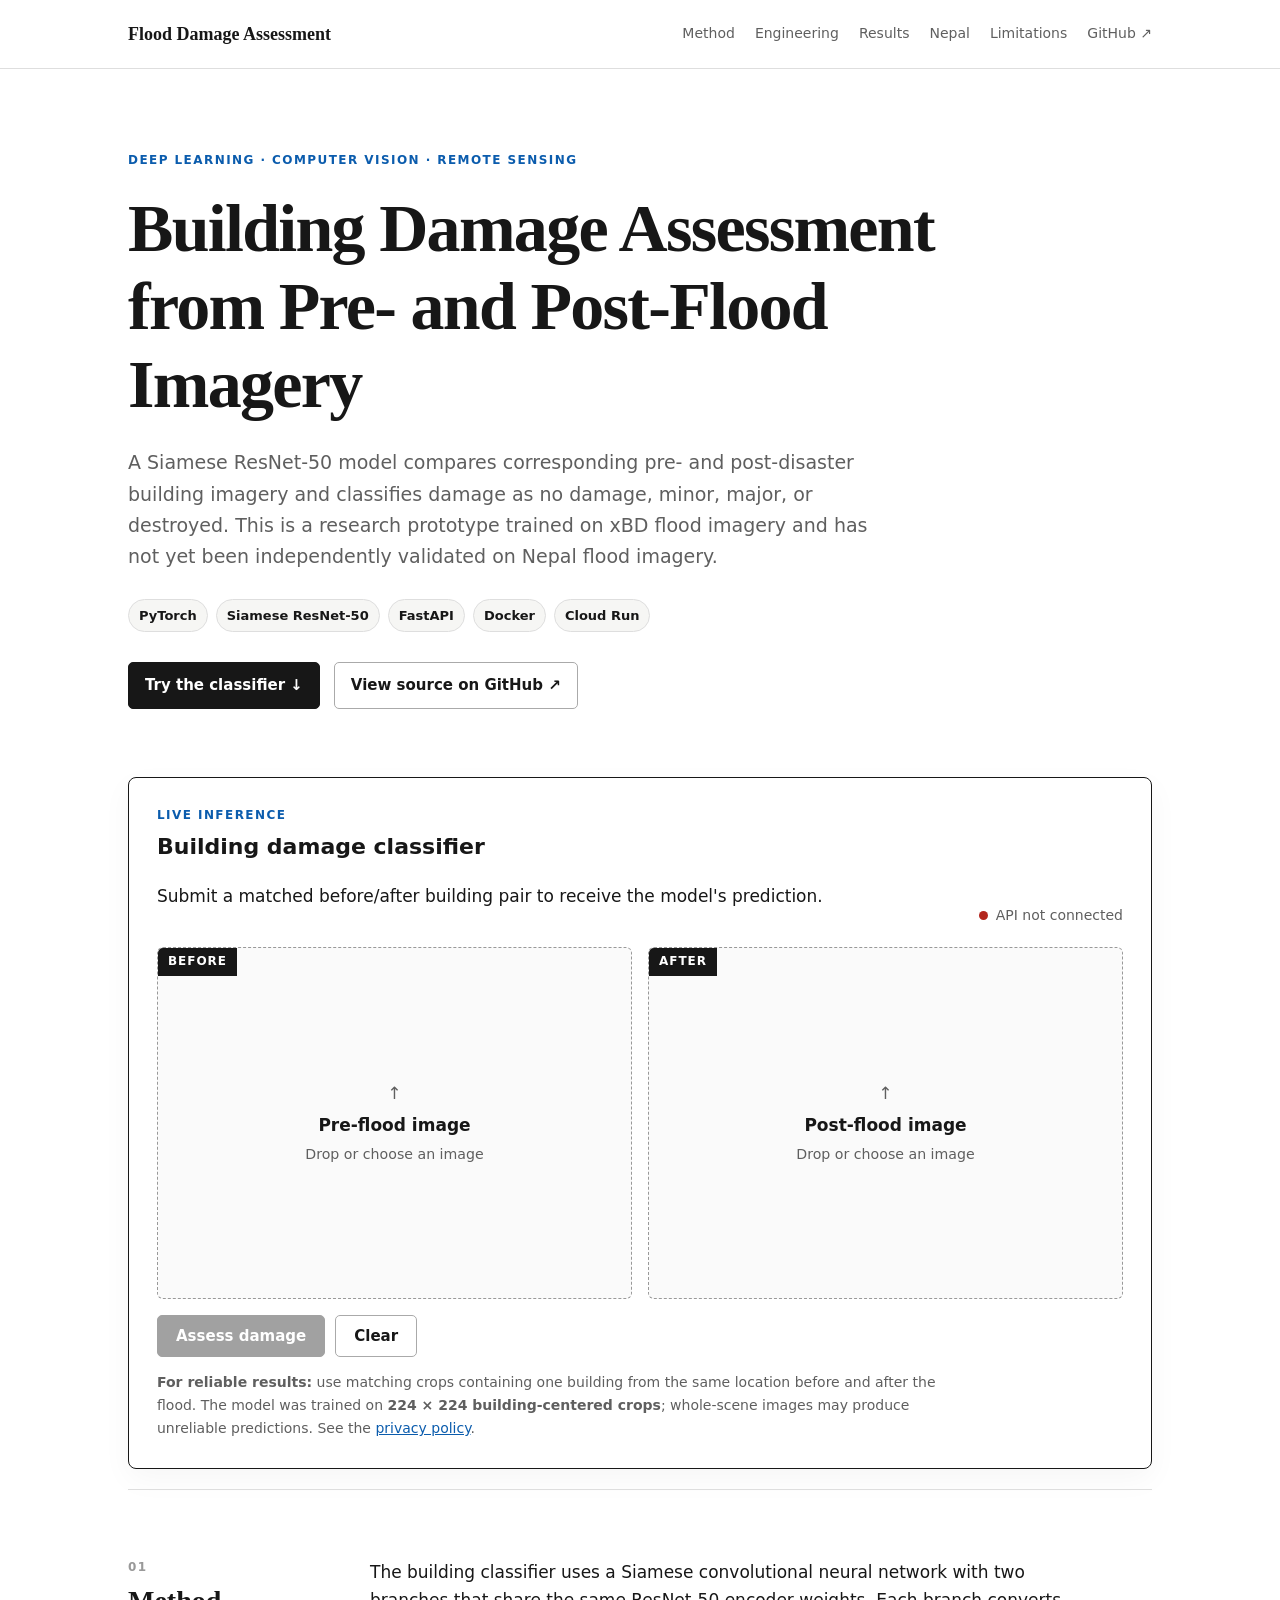
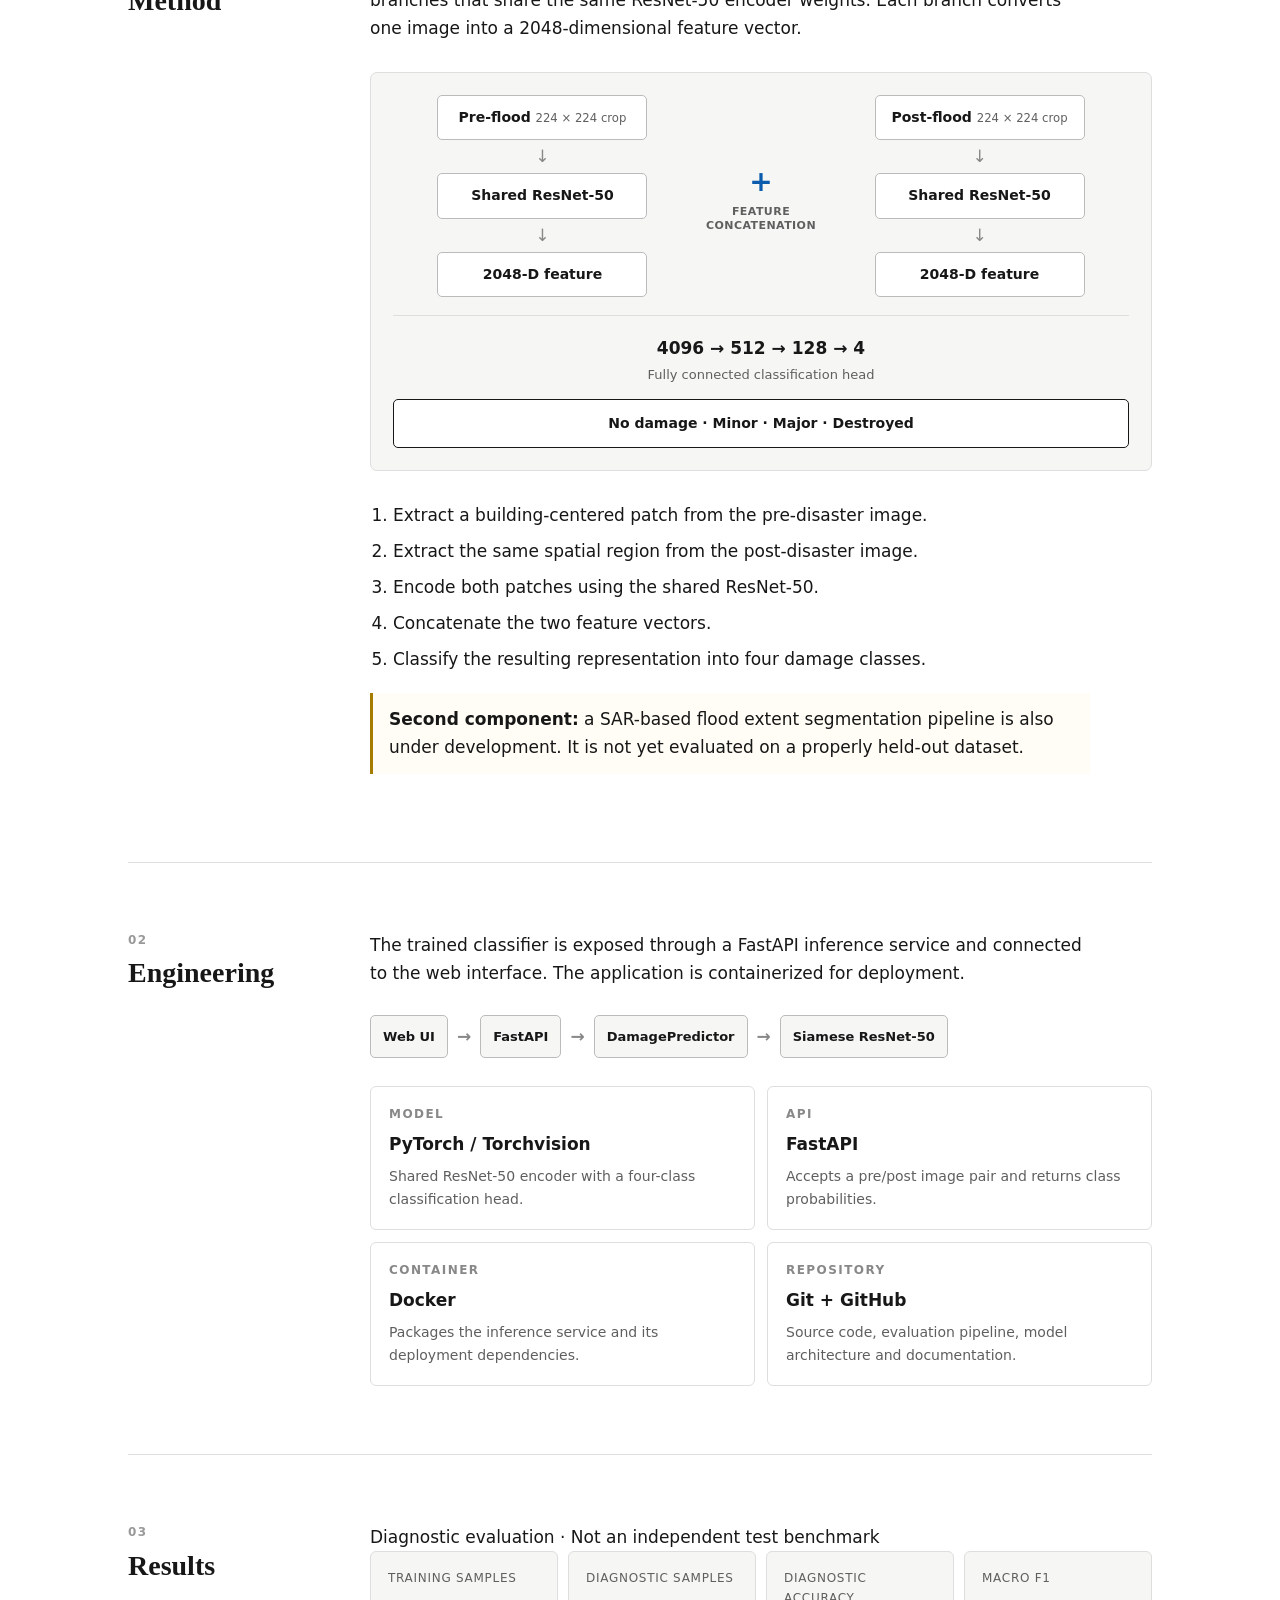
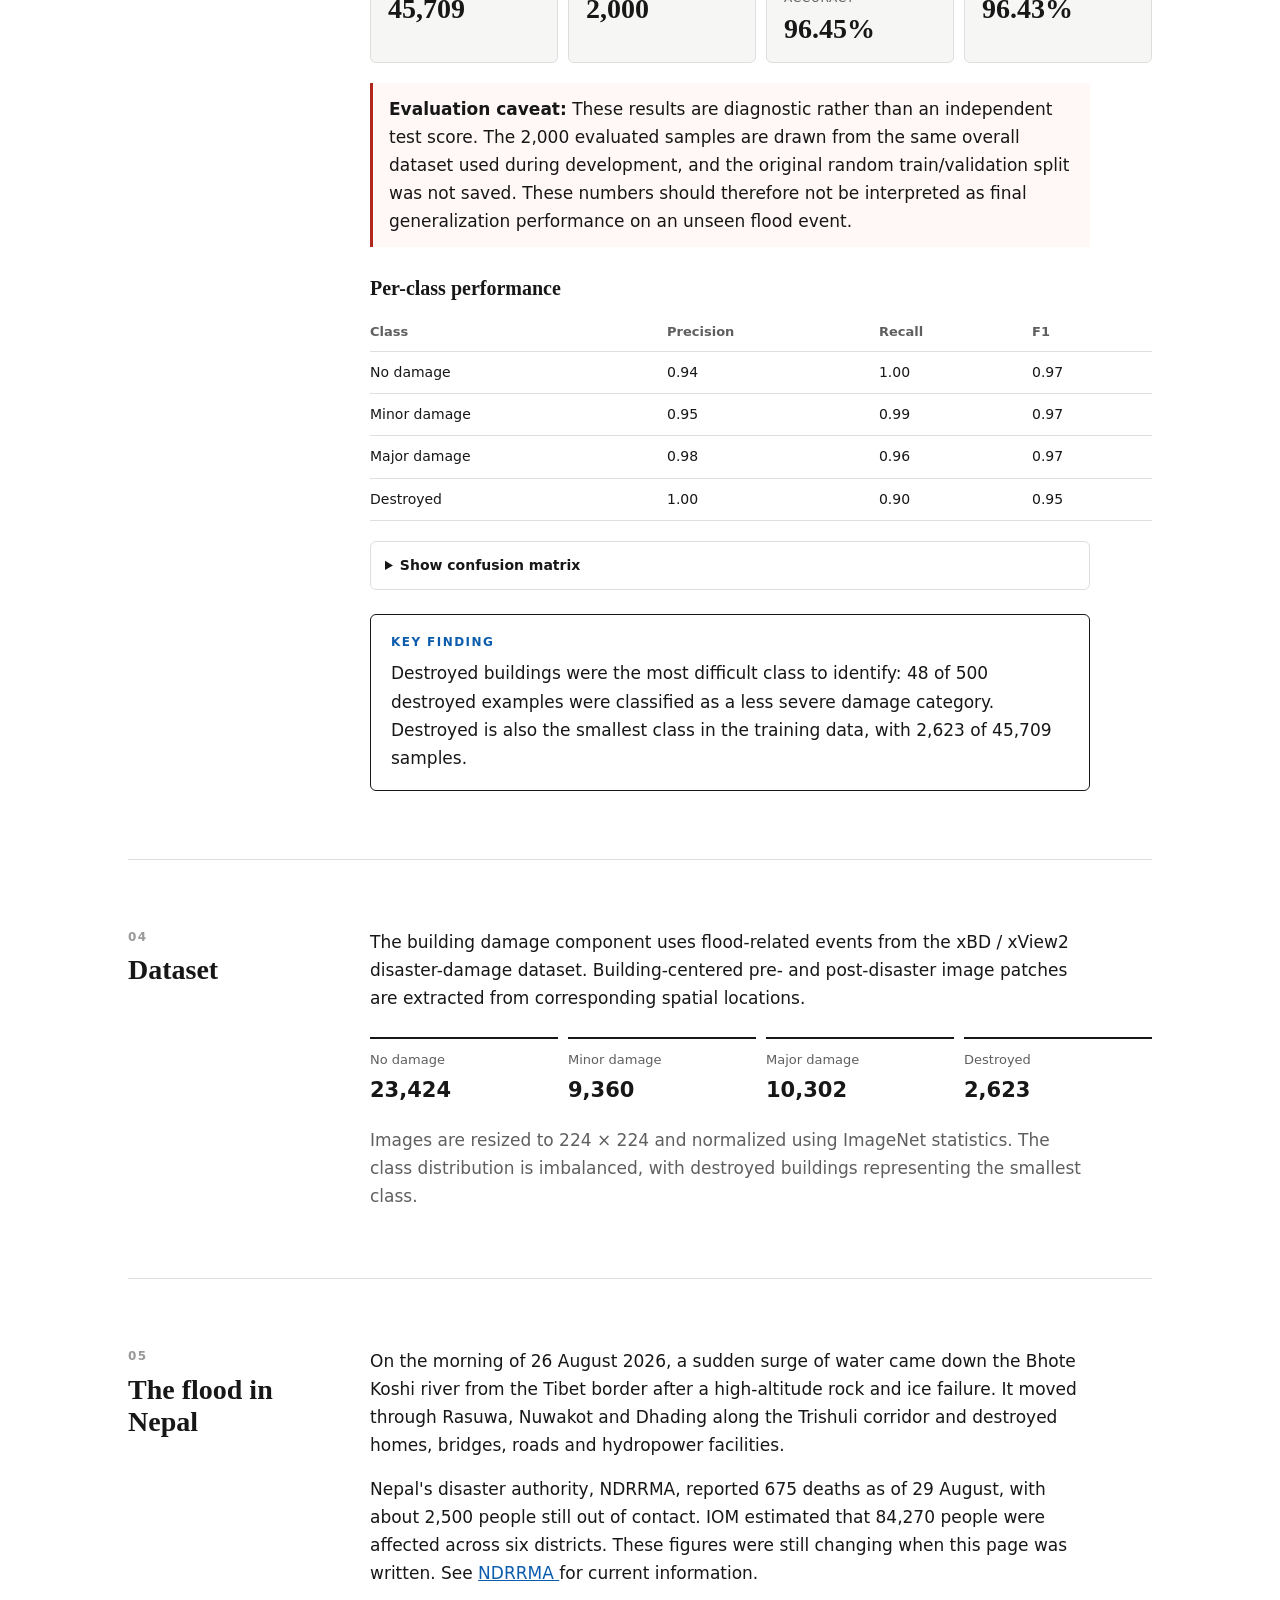
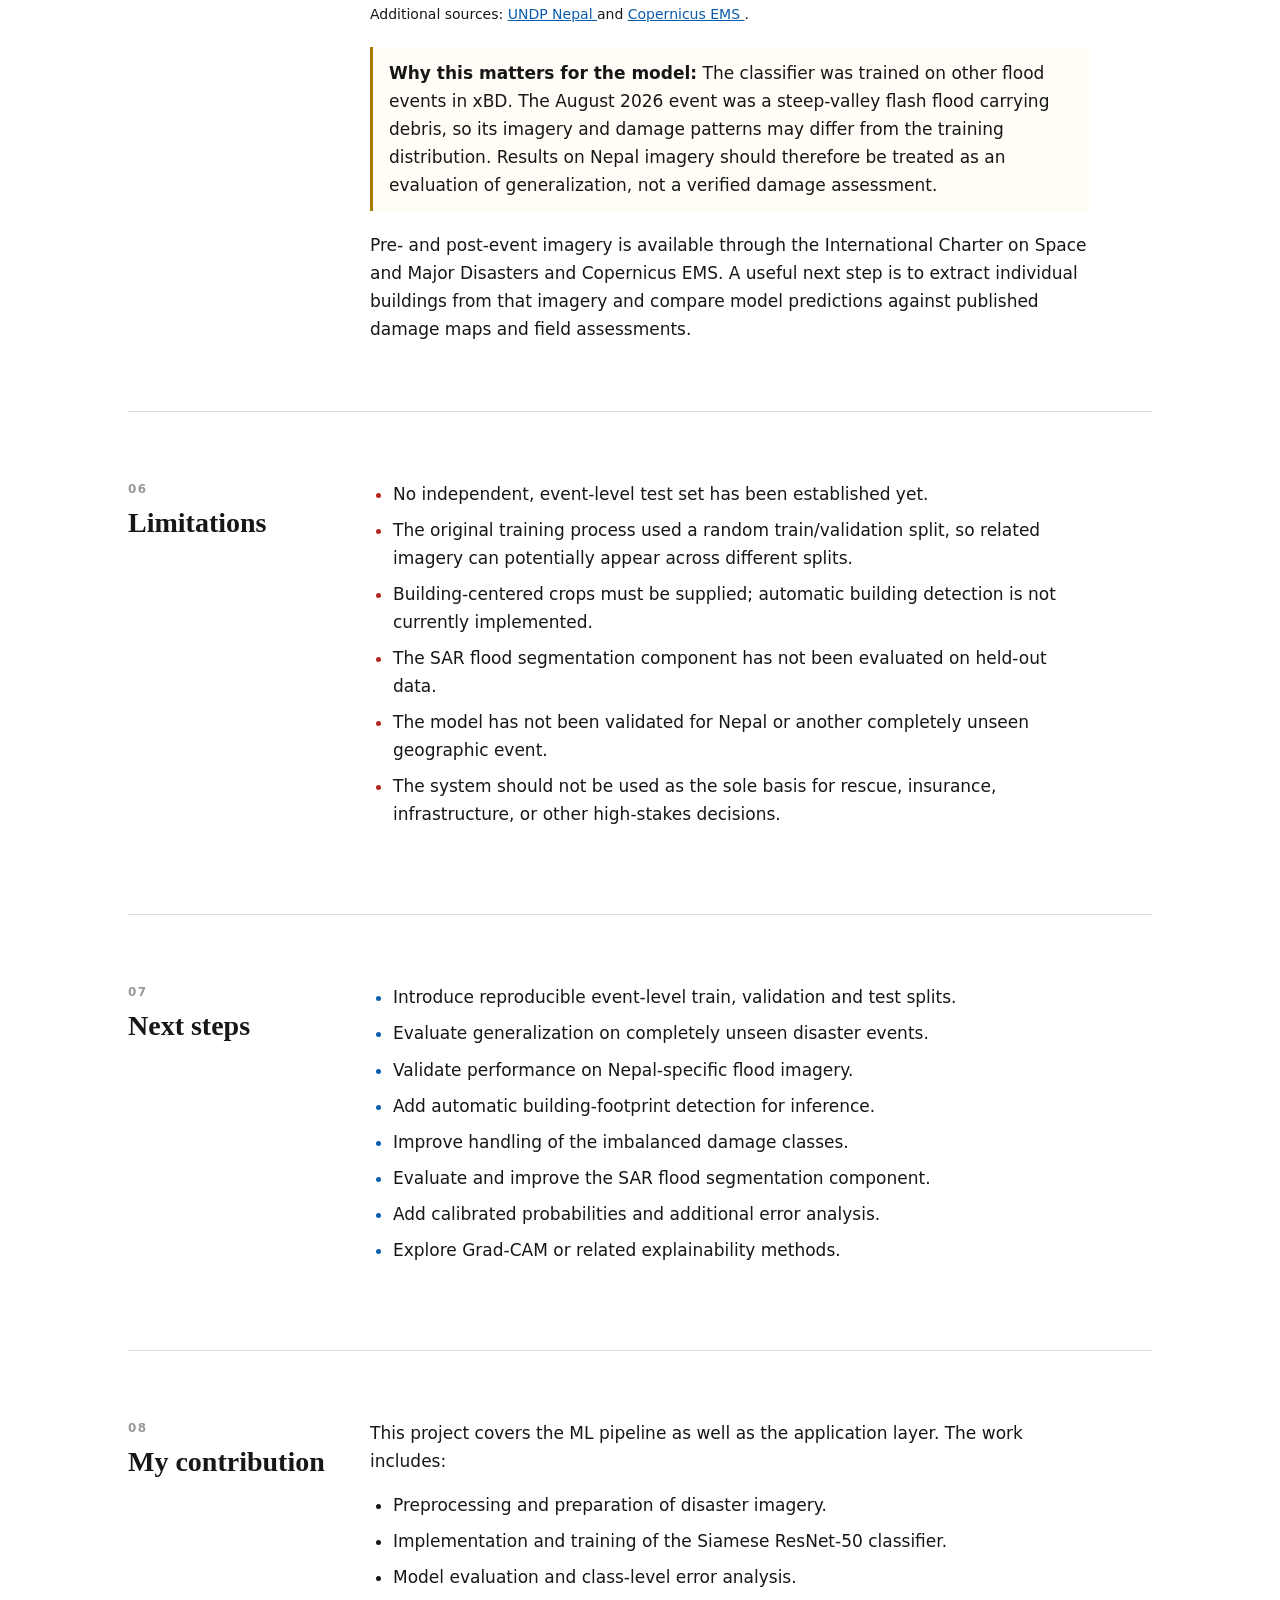
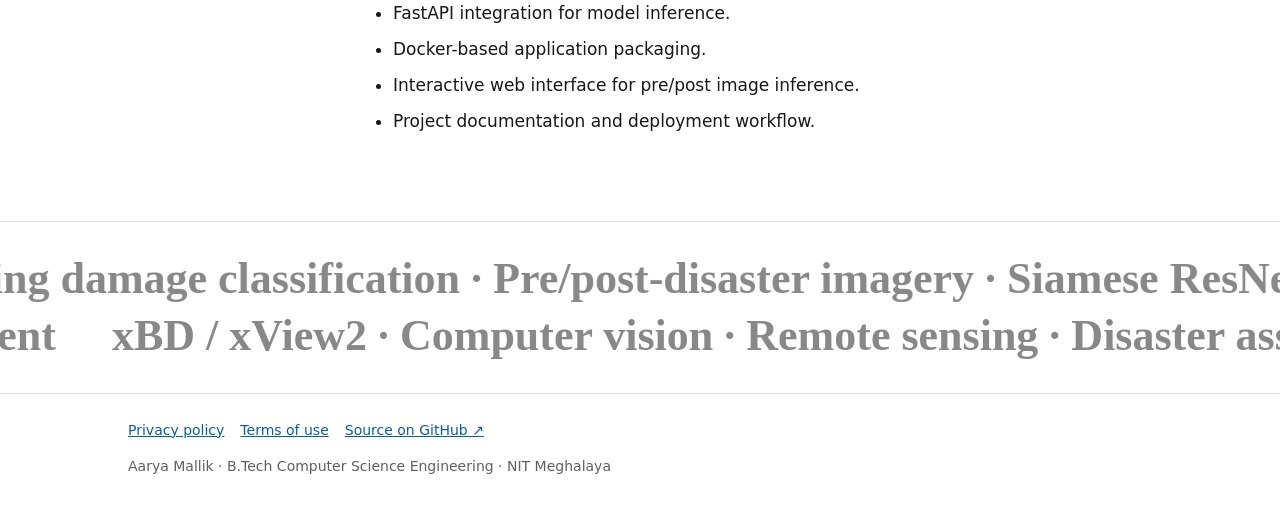
==== commit 5ae767e4: "Update print statement from 'Hello' to 'Goodbye'" ====
--- a/web/index.html
+++ b/web/index.html
@@ -1,19 +1,20 @@
 <!DOCTYPE html>
 <html lang="en">
 <head>
-<meta charset="utf-8">
-<meta name="viewport" content="width=device-width, initial-scale=1">
-<title>Flood Damage Assessment | Aarya Mallik</title>
-<meta name="description" content="Deep learning prototype for building damage classification from pre- and post-disaster imagery using a Siamese ResNet-50.">
-<link rel="icon" href="/static/favicon.svg" type="image/svg+xml">
-<link rel="stylesheet" href="/static/style.css">
+  <meta charset="utf-8">
+  <meta name="viewport" content="width=device-width, initial-scale=1">
+  <title>Flood Damage Assessment | Aarya Mallik</title>
+  <meta name="description" content="Deep learning prototype for building damage classification from pre- and post-disaster imagery using a Siamese ResNet-50.">
+
+  <link rel="icon" href="./favicon.svg" type="image/svg+xml">
+  <link rel="stylesheet" href="./style.css">
 </head>
 
 <body>
 
 <header>
   <div class="wrap header-inner">
-    <a class="brand" href="#">Flood Damage Assessment</a>
+    <a class="brand" href="./">Flood Damage Assessment</a>
 
     <nav aria-label="Main navigation">
       <a href="#how">Method</a>
@@ -21,14 +22,16 @@
       <a href="#results">Results</a>
       <a href="#nepal">Nepal</a>
       <a href="#limits">Limitations</a>
-      <a href="https://github.com/Aaryamallik03/flood_damage_assessment" target="_blank" rel="noopener">GitHub</a>
+      <a href="https://github.com/Aaryamallik03/flood_damage_assessment" target="_blank" rel="noopener noreferrer">GitHub ↗</a>
     </nav>
   </div>
 </header>
 
+
 <main class="wrap">
 
   <!-- HERO -->
+
   <section class="hero">
     <div class="eyebrow">DEEP LEARNING · COMPUTER VISION · REMOTE SENSING</div>
 
@@ -46,188 +49,306 @@
       <span>Siamese ResNet-50</span>
       <span>FastAPI</span>
       <span>Docker</span>
-      <span>Cloud deployment</span>
+      <span>Cloud Run</span>
     </div>
 
     <div class="hero-links">
       <a class="primary-link" href="#demo">Try the classifier ↓</a>
-      <a class="secondary-link" href="https://github.com/Aaryamallik03/flood_damage_assessment" target="_blank" rel="noopener">View source on GitHub ↗</a>
+
+      <a
+        class="secondary-link"
+        href="https://github.com/Aaryamallik03/flood_damage_assessment"
+        target="_blank"
+        rel="noopener noreferrer"
+      >
+        View source on GitHub ↗
+      </a>
     </div>
   </section>
 
 
   <!-- DEMO -->
+
   <section class="tool-section" id="demo">
     <div class="tool">
+
       <div class="toolhead">
         <div>
           <span class="section-kicker">LIVE INFERENCE</span>
           <strong>Building damage classifier</strong>
-        </div>
-
-        <div class="status" role="status">
+          <p class="tool-subtitle">
+            Submit a matched before/after building pair to receive the model's prediction.
+          </p>
+        </div>
+
+        <div class="status" role="status" aria-live="polite">
           <span class="dot" id="dot"></span>
           <span id="stat">Checking model</span>
         </div>
       </div>
 
+
       <div class="pair">
+
         <label class="drop" id="dpre" data-cursor="Add before image">
           <span class="tag">Before</span>
+
           <span class="drop-copy">
+            <span class="upload-icon" aria-hidden="true">↑</span>
             <strong>Pre-flood image</strong>
             <small>Drop or choose an image</small>
           </span>
-          <input type="file" accept="image/png,image/jpeg,image/tiff" id="fpre">
+
+          <input
+            type="file"
+            accept="image/png,image/jpeg,image/webp,image/tiff"
+            id="fpre"
+            aria-label="Choose pre-flood image"
+          >
         </label>
+
 
         <label class="drop" id="dpost" data-cursor="Add after image">
           <span class="tag">After</span>
+
           <span class="drop-copy">
+            <span class="upload-icon" aria-hidden="true">↑</span>
             <strong>Post-flood image</strong>
             <small>Drop or choose an image</small>
           </span>
-          <input type="file" accept="image/png,image/jpeg,image/tiff" id="fpost">
+
+          <input
+            type="file"
+            accept="image/png,image/jpeg,image/webp,image/tiff"
+            id="fpost"
+            aria-label="Choose post-flood image"
+          >
         </label>
+
       </div>
 
+
       <div class="actions">
-        <button id="go" disabled>Assess damage</button>
+        <button id="go" type="button" disabled>Assess damage</button>
         <button class="ghost" id="reset" type="button">Clear</button>
       </div>
 
+
       <p class="hint">
-        <strong>For reliable results:</strong> use matching crops containing
-        one building from the same location before and after the flood.
-        The model was trained on 224 × 224 building-centered crops;
-        whole-scene images may produce unreliable predictions.
-        Images are processed once and not kept.
-        See the <a href="/privacy">privacy policy</a>.
+        <strong>For reliable results:</strong>
+        use matching crops containing one building from the same location
+        before and after the flood. The model was trained on
+        <strong>224 × 224 building-centered crops</strong>; whole-scene images
+        may produce unreliable predictions.
+        See the <a href="./privacy.html">privacy policy</a>.
       </p>
 
+
       <div id="result" aria-live="polite"></div>
+
     </div>
   </section>
 
 
   <!-- METHOD -->
+
   <section class="sec" id="how">
+
     <div class="sec-title">
       <span class="section-number">01</span>
       <h2>Method</h2>
     </div>
 
     <div class="sec-content">
+
       <p>
         The building classifier uses a Siamese convolutional neural network
         with two branches that share the same ResNet-50 encoder weights.
         Each branch converts one image into a 2048-dimensional feature vector.
       </p>
 
+
       <div class="architecture" aria-label="Siamese ResNet-50 architecture">
+
         <div class="arch-column">
-          <div class="arch-box">Pre-flood<br><small>224 × 224 crop</small></div>
+
+          <div class="arch-box">
+            Pre-flood
+            <small>224 × 224 crop</small>
+          </div>
+
           <div class="arch-arrow">↓</div>
-          <div class="arch-box">Shared ResNet-50</div>
+
+          <div class="arch-box">
+            Shared ResNet-50
+          </div>
+
           <div class="arch-arrow">↓</div>
-          <div class="arch-box">2048-D feature</div>
-        </div>
+
+          <div class="arch-box">
+            2048-D feature
+          </div>
+
+        </div>
+
 
         <div class="arch-join">
           <span>+</span>
           <small>Feature<br>concatenation</small>
         </div>
 
+
         <div class="arch-column">
-          <div class="arch-box">Post-flood<br><small>224 × 224 crop</small></div>
+
+          <div class="arch-box">
+            Post-flood
+            <small>224 × 224 crop</small>
+          </div>
+
           <div class="arch-arrow">↓</div>
-          <div class="arch-box">Shared ResNet-50</div>
+
+          <div class="arch-box">
+            Shared ResNet-50
+          </div>
+
           <div class="arch-arrow">↓</div>
-          <div class="arch-box">2048-D feature</div>
-        </div>
+
+          <div class="arch-box">
+            2048-D feature
+          </div>
+
+        </div>
+
 
         <div class="arch-head">
           <span>4096 → 512 → 128 → 4</span>
-          <small>Classification head</small>
-        </div>
+          <small>Fully connected classification head</small>
+        </div>
+
 
         <div class="arch-output">
           No damage · Minor · Major · Destroyed
         </div>
+
       </div>
 
+
       <ol class="method-list">
-        <li>Extract a building-centered patch from the pre-disaster image.</li>
-        <li>Extract the same spatial region from the post-disaster image.</li>
-        <li>Encode both patches using the shared ResNet-50.</li>
-        <li>Concatenate the two feature vectors.</li>
-        <li>Classify the resulting representation into four damage classes.</li>
+
+        <li>
+          Extract a building-centered patch from the pre-disaster image.
+        </li>
+
+        <li>
+          Extract the same spatial region from the post-disaster image.
+        </li>
+
+        <li>
+          Encode both patches using the shared ResNet-50.
+        </li>
+
+        <li>
+          Concatenate the two feature vectors.
+        </li>
+
+        <li>
+          Classify the resulting representation into four damage classes.
+        </li>
+
       </ol>
 
+
       <div class="note">
-        <strong>Second component:</strong> a SAR-based flood extent
-        segmentation pipeline is also under development. It is not yet
-        evaluated on a properly held-out dataset.
+        <strong>Second component:</strong>
+        a SAR-based flood extent segmentation pipeline is also under
+        development. It is not yet evaluated on a properly held-out dataset.
       </div>
+
     </div>
   </section>
 
 
   <!-- ENGINEERING -->
+
   <section class="sec" id="engineering">
+
     <div class="sec-title">
       <span class="section-number">02</span>
       <h2>Engineering</h2>
     </div>
 
     <div class="sec-content">
+
       <p>
-        The trained classifier is exposed through a FastAPI inference
-        service and connected to the web interface. The application is
-        containerized for deployment.
+        The trained classifier is exposed through a FastAPI inference service
+        and connected to the web interface. The application is containerized
+        for deployment.
       </p>
 
+
       <div class="pipeline" aria-label="Application inference pipeline">
+
         <div class="pipeline-box">Web UI</div>
         <span>→</span>
+
         <div class="pipeline-box">FastAPI</div>
         <span>→</span>
+
         <div class="pipeline-box">DamagePredictor</div>
         <span>→</span>
+
         <div class="pipeline-box">Siamese ResNet-50</div>
+
       </div>
 
+
       <div class="engineering-grid">
+
         <div>
           <span class="mini-label">MODEL</span>
           <strong>PyTorch / Torchvision</strong>
-          <p>Shared ResNet-50 encoder with a four-class classification head.</p>
-        </div>
+          <p>
+            Shared ResNet-50 encoder with a four-class classification head.
+          </p>
+        </div>
+
 
         <div>
           <span class="mini-label">API</span>
           <strong>FastAPI</strong>
-          <p>Accepts a pre/post image pair and returns class probabilities.</p>
-        </div>
+          <p>
+            Accepts a pre/post image pair and returns class probabilities.
+          </p>
+        </div>
+
 
         <div>
           <span class="mini-label">CONTAINER</span>
           <strong>Docker</strong>
-          <p>Packages the inference service and its deployment dependencies.</p>
-        </div>
+          <p>
+            Packages the inference service and its deployment dependencies.
+          </p>
+        </div>
+
 
         <div>
           <span class="mini-label">REPOSITORY</span>
           <strong>Git + GitHub</strong>
-          <p>Source code, evaluation pipeline, model architecture and documentation.</p>
-        </div>
+          <p>
+            Source code, evaluation pipeline, model architecture and documentation.
+          </p>
+        </div>
+
       </div>
+
     </div>
   </section>
 
 
   <!-- RESULTS -->
+
   <section class="sec" id="results">
+
     <div class="sec-title">
       <span class="section-number">03</span>
       <h2>Results</h2>
@@ -235,7 +356,15 @@
 
     <div class="sec-content">
 
+
+      <div class="result-status">
+        <span class="result-status-dot"></span>
+        Diagnostic evaluation · Not an independent test benchmark
+      </div>
+
+
       <div class="metric-grid">
+
         <div class="metric">
           <span>Training samples</span>
           <strong>45,709</strong>
@@ -247,7 +376,7 @@
         </div>
 
         <div class="metric">
-          <span>Accuracy</span>
+          <span>Diagnostic accuracy</span>
           <strong>96.45%</strong>
         </div>
 
@@ -255,21 +384,30 @@
           <span>Macro F1</span>
           <strong>96.43%</strong>
         </div>
+
       </div>
 
+
       <div class="note warning">
+
         <strong>Evaluation caveat:</strong>
+
         These results are diagnostic rather than an independent test score.
         The 2,000 evaluated samples are drawn from the same overall dataset
         used during development, and the original random train/validation
         split was not saved. These numbers should therefore not be interpreted
         as final generalization performance on an unseen flood event.
+
       </div>
 
+
       <h3 class="subheading">Per-class performance</h3>
 
+
       <div class="table-wrap">
+
         <table>
+
           <thead>
             <tr>
               <th>Class</th>
@@ -280,6 +418,7 @@
           </thead>
 
           <tbody>
+
             <tr>
               <td>No damage</td>
               <td>0.94</td>
@@ -307,16 +446,25 @@
               <td>0.90</td>
               <td>0.95</td>
             </tr>
+
           </tbody>
+
         </table>
+
       </div>
 
+
       <details class="disc">
+
         <summary>Show confusion matrix</summary>
 
         <div class="in">
+
           <table>
-            <caption>Rows are actual classes; columns are predicted classes.</caption>
+
+            <caption>
+              Rows are actual classes; columns are predicted classes.
+            </caption>
 
             <thead>
               <tr>
@@ -329,6 +477,7 @@
             </thead>
 
             <tbody>
+
               <tr>
                 <th>No damage</th>
                 <td class="hit">499</td>
@@ -360,19 +509,27 @@
                 <td>9</td>
                 <td class="hit">452</td>
               </tr>
+
             </tbody>
+
           </table>
-        </div>
+
+        </div>
+
       </details>
 
+
       <div class="finding">
+
         <span class="finding-label">KEY FINDING</span>
+
         <p>
           Destroyed buildings were the most difficult class to identify:
           48 of 500 destroyed examples were classified as a less severe
           damage category. Destroyed is also the smallest class in the
           training data, with 2,623 of 45,709 samples.
         </p>
+
       </div>
 
     </div>
@@ -380,13 +537,16 @@
 
 
   <!-- DATASET -->
+
   <section class="sec">
+
     <div class="sec-title">
       <span class="section-number">04</span>
       <h2>Dataset</h2>
     </div>
 
     <div class="sec-content">
+
       <p>
         The building damage component uses flood-related events from the
         xBD / xView2 disaster-damage dataset. Building-centered pre- and
@@ -394,7 +554,9 @@
         spatial locations.
       </p>
 
+
       <div class="class-grid">
+
         <div>
           <span>No damage</span>
           <strong>23,424</strong>
@@ -414,25 +576,31 @@
           <span>Destroyed</span>
           <strong>2,623</strong>
         </div>
+
       </div>
+
 
       <p class="muted">
         Images are resized to 224 × 224 and normalized using ImageNet
         statistics. The class distribution is imbalanced, with destroyed
         buildings representing the smallest class.
       </p>
+
     </div>
   </section>
 
 
   <!-- NEPAL -->
+
   <section class="sec" id="nepal">
+
     <div class="sec-title">
       <span class="section-number">05</span>
       <h2>The flood in Nepal</h2>
     </div>
 
     <div class="sec-content">
+
       <p>
         On the morning of 26 August 2026, a sudden surge of water came down
         the Bhote Koshi river from the Tibet border after a high-altitude
@@ -441,30 +609,52 @@
         hydropower facilities.
       </p>
 
+
       <p>
         Nepal's disaster authority, NDRRMA, reported 675 deaths as of
         29 August, with about 2,500 people still out of contact. IOM
         estimated that 84,270 people were affected across six districts.
         These figures were still changing when this page was written.
-        See <a href="https://ndrrma.gov.np" target="_blank" rel="noopener">NDRRMA</a>
+        See
+        <a href="https://ndrrma.gov.np" target="_blank" rel="noopener noreferrer">
+          NDRRMA
+        </a>
         for current information.
       </p>
 
+
       <p class="source-line">
         Additional sources:
-        <a href="https://www.undp.org/node/601766" target="_blank" rel="noopener">UNDP Nepal</a>
+        <a
+          href="https://www.undp.org/node/601766"
+          target="_blank"
+          rel="noopener noreferrer"
+        >
+          UNDP Nepal
+        </a>
         and
-        <a href="https://global-flood.emergency.copernicus.eu/news/259-floods-in-nepal-and-tibet-august-2026/" target="_blank" rel="noopener">Copernicus EMS</a>.
+        <a
+          href="https://global-flood.emergency.copernicus.eu/news/259-floods-in-nepal-and-tibet-august-2026/"
+          target="_blank"
+          rel="noopener noreferrer"
+        >
+          Copernicus EMS
+        </a>.
       </p>
 
+
       <div class="note">
+
         <strong>Why this matters for the model:</strong>
+
         The classifier was trained on other flood events in xBD. The
         August 2026 event was a steep-valley flash flood carrying debris,
         so its imagery and damage patterns may differ from the training
         distribution. Results on Nepal imagery should therefore be treated
         as an evaluation of generalization, not a verified damage assessment.
+
       </div>
+
 
       <p>
         Pre- and post-event imagery is available through the International
@@ -473,74 +663,159 @@
         compare model predictions against published damage maps and field
         assessments.
       </p>
+
     </div>
   </section>
 
 
   <!-- LIMITATIONS -->
+
   <section class="sec" id="limits">
+
     <div class="sec-title">
       <span class="section-number">06</span>
       <h2>Limitations</h2>
     </div>
 
     <div class="sec-content">
+
       <ul class="limits-list">
-        <li>No independent, event-level test set has been established yet.</li>
-        <li>The original training process used a random train/validation split, so related imagery can potentially appear across different splits.</li>
-        <li>Building-centered crops must be supplied; automatic building detection is not currently implemented.</li>
-        <li>The SAR flood segmentation component has not been evaluated on held-out data.</li>
-        <li>The model has not been validated for Nepal or another completely unseen geographic event.</li>
-        <li>The system should not be used as the sole basis for rescue, insurance, infrastructure, or other high-stakes decisions.</li>
+
+        <li>
+          No independent, event-level test set has been established yet.
+        </li>
+
+        <li>
+          The original training process used a random train/validation split,
+          so related imagery can potentially appear across different splits.
+        </li>
+
+        <li>
+          Building-centered crops must be supplied; automatic building
+          detection is not currently implemented.
+        </li>
+
+        <li>
+          The SAR flood segmentation component has not been evaluated on
+          held-out data.
+        </li>
+
+        <li>
+          The model has not been validated for Nepal or another completely
+          unseen geographic event.
+        </li>
+
+        <li>
+          The system should not be used as the sole basis for rescue,
+          insurance, infrastructure, or other high-stakes decisions.
+        </li>
+
       </ul>
+
     </div>
   </section>
 
 
   <!-- FUTURE -->
+
   <section class="sec" id="future">
+
     <div class="sec-title">
       <span class="section-number">07</span>
       <h2>Next steps</h2>
     </div>
 
     <div class="sec-content">
+
       <ul class="future-list">
-        <li>Introduce reproducible event-level train, validation and test splits.</li>
-        <li>Evaluate generalization on completely unseen disaster events.</li>
-        <li>Validate performance on Nepal-specific flood imagery.</li>
-        <li>Add automatic building-footprint detection for inference.</li>
-        <li>Improve handling of the imbalanced damage classes.</li>
-        <li>Evaluate and improve the SAR flood segmentation component.</li>
-        <li>Add calibrated probabilities and additional error analysis.</li>
-        <li>Explore Grad-CAM or related explainability methods.</li>
+
+        <li>
+          Introduce reproducible event-level train, validation and test splits.
+        </li>
+
+        <li>
+          Evaluate generalization on completely unseen disaster events.
+        </li>
+
+        <li>
+          Validate performance on Nepal-specific flood imagery.
+        </li>
+
+        <li>
+          Add automatic building-footprint detection for inference.
+        </li>
+
+        <li>
+          Improve handling of the imbalanced damage classes.
+        </li>
+
+        <li>
+          Evaluate and improve the SAR flood segmentation component.
+        </li>
+
+        <li>
+          Add calibrated probabilities and additional error analysis.
+        </li>
+
+        <li>
+          Explore Grad-CAM or related explainability methods.
+        </li>
+
       </ul>
+
     </div>
   </section>
 
 
   <!-- CONTRIBUTION -->
+
   <section class="sec" id="contribution">
+
     <div class="sec-title">
       <span class="section-number">08</span>
       <h2>My contribution</h2>
     </div>
 
     <div class="sec-content">
+
       <p>
         This project covers the ML pipeline as well as the application layer.
         The work includes:
       </p>
 
+
       <ul>
-        <li>Preprocessing and preparation of disaster imagery.</li>
-        <li>Implementation and training of the Siamese ResNet-50 classifier.</li>
-        <li>Model evaluation and class-level error analysis.</li>
-        <li>FastAPI integration for model inference.</li>
-        <li>Docker-based application packaging.</li>
-        <li>Interactive web interface for pre/post image inference.</li>
-        <li>Project documentation and deployment workflow.</li>
+
+        <li>
+          Preprocessing and preparation of disaster imagery.
+        </li>
+
+        <li>
+          Implementation and training of the Siamese ResNet-50 classifier.
+        </li>
+
+        <li>
+          Model evaluation and class-level error analysis.
+        </li>
+
+        <li>
+          FastAPI integration for model inference.
+        </li>
+
+        <li>
+          Docker-based application packaging.
+        </li>
+
+        <li>
+          Interactive web interface for pre/post image inference.
+        </li>
+
+        <li>
+          Project documentation and deployment workflow.
+        </li>
+
       </ul>
+
     </div>
   </section>
 
@@ -548,32 +823,62 @@
 
 
 <!-- CLOSING BAND -->
+
 <div class="band" id="band" aria-hidden="true">
+
   <div class="row">
-    <span>Building damage classification · Pre/post-disaster imagery · Siamese ResNet-50</span>
+    <span>
+      Building damage classification · Pre/post-disaster imagery · Siamese ResNet-50
+    </span>
   </div>
 
   <div class="row">
-    <span>xBD / xView2 · Computer vision · Remote sensing · Disaster assessment</span>
+    <span>
+      xBD / xView2 · Computer vision · Remote sensing · Disaster assessment
+    </span>
   </div>
+
 </div>
 
 
+<!-- FOOTER -->
+
 <footer>
+
   <div class="wrap">
+
     <div class="footer-links">
-      <a href="/privacy">Privacy policy</a>
-      <a href="/terms">Terms of use</a>
-      <a href="https://github.com/Aaryamallik03/flood_damage_assessment" target="_blank" rel="noopener">Source on GitHub</a>
-    </div>
-
-    <p>Aarya Mallik · B.Tech Computer Science Engineering · NIT Meghalaya</p>
+
+      <a href="./privacy.html">Privacy policy</a>
+
+      <a href="./terms.html">Terms of use</a>
+
+      <a
+        href="https://github.com/Aaryamallik03/flood_damage_assessment"
+        target="_blank"
+        rel="noopener noreferrer"
+      >
+        Source on GitHub ↗
+      </a>
+
+    </div>
+
+
+    <p>
+      Aarya Mallik · B.Tech Computer Science Engineering · NIT Meghalaya
+    </p>
+
   </div>
+
 </footer>
 
 
+<!-- CUSTOM CURSOR -->
+
 <div id="cur" aria-hidden="true">
+
   <div class="in">
+
     <svg width="24" height="29" viewBox="0 0 26 31" fill="none">
       <path
         fill="#22c55e"
@@ -585,18 +890,45 @@
         clip-rule="evenodd">
       </path>
     </svg>
-    <div><span class="lab"></span></div>
+
+    <div>
+      <span class="lab"></span>
+    </div>
+
   </div>
+
 </div>
 
 
 <script>
+
 const $ = id => document.getElementById(id);
+
+
+/*
+  Leave empty when the FastAPI backend is served from the same origin.
+
+  If your GitHub Pages frontend uses a separate Cloud Run backend,
+  replace the empty string with your Cloud Run URL.
+
+  Example:
+  const API_BASE = "https://your-service-xxxxx.run.app";
+*/
+
+const API_BASE = "";
+
 
 const files = {
   pre: null,
   post: null
 };
+
+
+const previewUrls = {
+  pre: null,
+  post: null
+};
+
 
 const COLORS = {
   "no-damage": "var(--c0)",
@@ -605,6 +937,7 @@
   "destroyed": "var(--c3)"
 };
 
+
 const LABELS = {
   "no-damage": "No damage",
   "minor-damage": "Minor damage",
@@ -612,83 +945,338 @@
   "destroyed": "Destroyed"
 };
 
+
 let modelReady = false;
+let checkingHealth = false;
+
 
 function refresh() {
   $("go").disabled = !(modelReady && files.pre && files.post);
 }
 
+
+function setStatus(state, text) {
+
+  const dot = $("dot");
+
+  dot.className = "dot";
+
+  if (state === "on") {
+    dot.classList.add("on");
+  }
+
+  if (state === "off") {
+    dot.classList.add("off");
+  }
+
+  $("stat").textContent = text;
+}
+
+
 async function checkHealth() {
+
+  if (checkingHealth) {
+    return;
+  }
+
+  checkingHealth = true;
+
+  setStatus("", "Checking model");
+
   try {
-    const r = await fetch("/health");
-    const j = await r.json();
-
-    modelReady = j.damage_model_loaded;
-
-    $("dot").className = "dot " + (modelReady ? "on" : "off");
-    $("stat").textContent = modelReady
-      ? "Model ready"
-      : "Model not loaded: " + (j.error || "unknown error");
-
-  } catch (e) {
-    $("dot").className = "dot off";
-    $("stat").textContent =
-      "Backend offline. Start it with: uvicorn backend.main:app";
-  }
+
+    const response = await fetch(`${API_BASE}/health`, {
+      method: "GET",
+      headers: {
+        "Accept": "application/json"
+      }
+    });
+
+    if (!response.ok) {
+      throw new Error("Health check failed");
+    }
+
+    const data = await response.json();
+
+    modelReady = Boolean(data.damage_model_loaded);
+
+    if (modelReady) {
+
+      setStatus("on", "Model ready");
+
+    } else {
+
+      setStatus(
+        "off",
+        "Model unavailable"
+      );
+
+    }
+
+  } catch (error) {
+
+    modelReady = false;
+
+    if (API_BASE.trim() === "") {
+
+      setStatus(
+        "off",
+        "API not connected"
+      );
+
+    } else {
+
+      setStatus(
+        "off",
+        "Inference API unavailable"
+      );
+
+    }
+
+  } finally {
+
+    checkingHealth = false;
+    refresh();
+
+  }
+}
+
+
+function isValidImage(file) {
+
+  if (!file) {
+    return false;
+  }
+
+  const validTypes = [
+    "image/jpeg",
+    "image/png",
+    "image/webp",
+    "image/tiff"
+  ];
+
+  return validTypes.includes(file.type);
+}
+
+
+function formatFileSize(bytes) {
+
+  if (bytes < 1024 * 1024) {
+    return `${Math.round(bytes / 1024)} KB`;
+  }
+
+  return `${(bytes / (1024 * 1024)).toFixed(1)} MB`;
+}
+
+
+function setImage(key, file, box) {
+
+  if (!file) {
+    return;
+  }
+
+
+  if (!isValidImage(file)) {
+
+    showUploadError(
+      box,
+      "Please choose a PNG, JPEG, WebP or TIFF image."
+    );
+
+    return;
+  }
+
+
+  files[key] = file;
+
+
+  if (previewUrls[key]) {
+    URL.revokeObjectURL(previewUrls[key]);
+  }
+
+
+  previewUrls[key] = URL.createObjectURL(file);
+
+
+  const oldImage = box.querySelector("img");
+
+  if (oldImage) {
+    oldImage.remove();
+  }
+
+
+  const img = document.createElement("img");
+
+  img.src = previewUrls[key];
+
+  img.alt =
+    key === "pre"
+      ? "Uploaded pre-flood image"
+      : "Uploaded post-flood image";
+
+
+  box.appendChild(img);
+
+
+  const copy = box.querySelector(".drop-copy");
+
+  if (copy) {
+
+    copy.innerHTML = `
+      <span class="upload-success" aria-hidden="true">✓</span>
+      <strong>${key === "pre" ? "Pre-flood image" : "Post-flood image"}</strong>
+      <small>${escapeHTML(file.name)} · ${formatFileSize(file.size)}</small>
+    `;
+
+  }
+
+
+  box.classList.add("has-image");
+
 
   refresh();
+
 }
 
-function setup(key, input, box) {
-  const set = f => {
-    if (!f) return;
-
-    files[key] = f;
-
-    box.querySelector("img")?.remove();
-
-    const img = document.createElement("img");
-
-    img.alt = key === "pre"
-      ? "Uploaded image from before the flood"
-      : "Uploaded image from after the flood";
-
-    img.src = URL.createObjectURL(f);
-
-    box.appendChild(img);
-
-    refresh();
+
+function showUploadError(box, message) {
+
+  box.classList.add("upload-error");
+
+  const copy = box.querySelector(".drop-copy");
+
+  if (copy) {
+
+    copy.innerHTML = `
+      <span class="upload-error-icon" aria-hidden="true">!</span>
+      <strong>Unable to use this file</strong>
+      <small>${escapeHTML(message)}</small>
+    `;
+
+  }
+
+
+  setTimeout(() => {
+
+    box.classList.remove("upload-error");
+
+  }, 2500);
+
+}
+
+
+function escapeHTML(value) {
+
+  return String(value)
+    .replaceAll("&", "&amp;")
+    .replaceAll("<", "&lt;")
+    .replaceAll(">", "&gt;")
+    .replaceAll('"', "&quot;")
+    .replaceAll("'", "&#039;");
+
+}
+
+
+function resetUploadBox(key, box) {
+
+  files[key] = null;
+
+
+  if (previewUrls[key]) {
+
+    URL.revokeObjectURL(previewUrls[key]);
+    previewUrls[key] = null;
+
+  }
+
+
+  const image = box.querySelector("img");
+
+  if (image) {
+    image.remove();
+  }
+
+
+  const label =
+    key === "pre"
+      ? "Pre-flood image"
+      : "Post-flood image";
+
+
+  const copy = box.querySelector(".drop-copy");
+
+  if (copy) {
+
+    copy.innerHTML = `
+      <span class="upload-icon" aria-hidden="true">↑</span>
+      <strong>${label}</strong>
+      <small>Drop or choose an image</small>
+    `;
+
+  }
+
+
+  box.classList.remove("has-image");
+  box.classList.remove("upload-error");
+
+}
+
+
+function setupUpload(key, input, box) {
+
+  const set = file => {
+    setImage(key, file, box);
   };
 
+
   input.addEventListener("change", () => {
+
     set(input.files[0]);
+
   });
 
-  box.addEventListener("dragover", e => {
-    e.preventDefault();
+
+  box.addEventListener("dragover", event => {
+
+    event.preventDefault();
+
     box.classList.add("over");
+
   });
 
-  box.addEventListener("dragleave", () => {
+
+  box.addEventListener("dragleave", event => {
+
+    if (!box.contains(event.relatedTarget)) {
+      box.classList.remove("over");
+    }
+
+  });
+
+
+  box.addEventListener("drop", event => {
+
+    event.preventDefault();
+
     box.classList.remove("over");
+
+    const file = event.dataTransfer.files[0];
+
+    set(file);
+
   });
 
-  box.addEventListener("drop", e => {
-    e.preventDefault();
-    box.classList.remove("over");
-    set(e.dataTransfer.files[0]);
-  });
 }
 
-setup("pre", $("fpre"), $("dpre"));
-setup("post", $("fpost"), $("dpost"));
-
-
-$("reset").onclick = () => {
-  files.pre = null;
-  files.post = null;
-
-  document.querySelectorAll(".drop img").forEach(i => i.remove());
+
+setupUpload("pre", $("fpre"), $("dpre"));
+setupUpload("post", $("fpost"), $("dpost"));
+
+
+$("reset").addEventListener("click", () => {
+
+  resetUploadBox("pre", $("dpre"));
+  resetUploadBox("post", $("dpost"));
 
   $("fpre").value = "";
   $("fpost").value = "";
@@ -697,191 +1285,385 @@
   $("result").innerHTML = "";
 
   refresh();
-};
-
-
-$("go").onclick = async () => {
-  const out = $("result");
-
-  out.className = "show loading";
-  out.innerHTML = `
+
+});
+
+
+function createProbabilityBars(probabilities) {
+
+  if (!probabilities || typeof probabilities !== "object") {
+    return "";
+  }
+
+
+  return Object.entries(probabilities)
+
+    .map(([key, value]) => {
+
+      const probability = Number(value);
+
+      if (!Number.isFinite(probability)) {
+        return "";
+      }
+
+
+      const percentage = Math.max(
+        0,
+        Math.min(100, probability * 100)
+      );
+
+
+      return `
+        <div class="bar">
+          <span>${escapeHTML(LABELS[key] || key)}</span>
+
+          <div class="track">
+            <div
+              class="fill"
+              data-w="${percentage.toFixed(1)}"
+              style="background:${COLORS[key] || "var(--ink)"}"
+            ></div>
+          </div>
+
+          <span>${percentage.toFixed(1)}%</span>
+        </div>
+      `;
+
+    })
+
+    .join("");
+
+}
+
+
+$("go").addEventListener("click", async () => {
+
+  const output = $("result");
+
+
+  if (!files.pre || !files.post) {
+    return;
+  }
+
+
+  output.className = "show loading";
+
+
+  output.innerHTML = `
     <div class="loading-state">
       <span class="spinner"></span>
       <span>Analysing image pair…</span>
     </div>
   `;
 
+
   $("go").disabled = true;
 
-  const fd = new FormData();
-
-  fd.append("pre_image", files.pre);
-  fd.append("post_image", files.post);
+
+  const formData = new FormData();
+
+  formData.append("pre_image", files.pre);
+  formData.append("post_image", files.post);
+
 
   try {
-    const r = await fetch("/predict/damage", {
+
+    const response = await fetch(`${API_BASE}/predict/damage`, {
       method: "POST",
-      body: fd
+      body: formData
     });
 
-    const j = await r.json();
-
-    if (!r.ok) {
-      throw new Error(j.detail || "Request failed");
+
+    let data;
+
+    try {
+
+      data = await response.json();
+
+    } catch {
+
+      throw new Error(
+        "The inference service returned an invalid response."
+      );
+
     }
 
-    const cls = j.damage_class;
-
-    const bars = Object.entries(j.class_probabilities)
-      .map(([k, v]) => `
-        <div class="bar">
-          <span>${LABELS[k] || k}</span>
-
-          <div class="track">
-            <div
-              class="fill"
-              data-w="${(v * 100).toFixed(1)}"
-              style="background:${COLORS[k] || "var(--ink)"}">
-            </div>
-          </div>
-
-          <span>${(v * 100).toFixed(1)}%</span>
-        </div>
-      `)
-      .join("");
-
-    out.innerHTML = `
+
+    if (!response.ok) {
+
+      throw new Error(
+        data.detail ||
+        data.message ||
+        "The inference request failed."
+      );
+
+    }
+
+
+    const className = data.damage_class;
+
+    const label =
+      LABELS[className] ||
+      "Unknown result";
+
+    const color =
+      COLORS[className] ||
+      "var(--ink)";
+
+
+    const confidence =
+      Number(data.confidence);
+
+
+    const confidenceText =
+      Number.isFinite(confidence)
+        ? `${(confidence * 100).toFixed(1)}% model probability`
+        : "Probability unavailable";
+
+
+    const bars =
+      createProbabilityBars(data.class_probabilities);
+
+
+    output.className = "show";
+
+
+    output.innerHTML = `
+
       <div class="result-heading">
+
         <span class="section-kicker">MODEL OUTPUT</span>
 
         <div class="verdict">
-          <h3 style="color:${COLORS[cls] || "var(--ink)"}">
-            ${LABELS[cls] || cls}
+
+          <h3 style="color:${color}">
+            ${escapeHTML(label)}
           </h3>
 
-          <span>${(j.confidence * 100).toFixed(1)}% confidence</span>
-        </div>
+          <span>
+            ${escapeHTML(confidenceText)}
+          </span>
+
+        </div>
+
       </div>
 
+
       <p class="result-note">
-        Classification based on the visual difference between the
-        submitted pre- and post-flood building crops.
+        Classification based on the submitted pre- and post-flood
+        building crops. The displayed probability should not be
+        interpreted as calibrated certainty.
       </p>
+
 
       <div class="bars">
         ${bars}
       </div>
+
     `;
 
+
     requestAnimationFrame(() => {
-      out.querySelectorAll(".fill").forEach(f => {
-        f.style.width = f.dataset.w + "%";
+
+      output
+        .querySelectorAll(".fill")
+        .forEach(fill => {
+
+          fill.style.width =
+            `${fill.dataset.w}%`;
+
+        });
+
+    });
+
+
+  } catch (error) {
+
+    output.className = "show";
+
+    output.innerHTML = `
+      <div class="error-box">
+        <strong>Inference unavailable</strong>
+        <p>${escapeHTML(error.message || "Something went wrong.")}</p>
+      </div>
+    `;
+
+  }
+
+
+  refresh();
+
+});
+
+
+checkHealth();
+
+
+/* Name-tag cursor over upload areas */
+
+(function() {
+
+  const finePointer =
+    matchMedia("(pointer:fine)").matches;
+
+  const reducedMotion =
+    matchMedia("(prefers-reduced-motion: reduce)").matches;
+
+
+  if (!finePointer || reducedMotion) {
+    return;
+  }
+
+
+  const cursor = $("cur");
+  const label = cursor.querySelector(".lab");
+
+
+  document
+    .querySelectorAll(".drop")
+    .forEach(drop => {
+
+      drop.classList.add("nocursor");
+
+
+      drop.addEventListener("pointerenter", () => {
+
+        label.textContent =
+          drop.dataset.cursor || "Upload image";
+
+        cursor.classList.add("on");
+
       });
+
+
+      drop.addEventListener("pointermove", event => {
+
+        cursor.style.transform =
+          `translate(${event.clientX - 3}px,${event.clientY - 3}px)`;
+
+      });
+
+
+      drop.addEventListener("pointerleave", () => {
+
+        cursor.classList.remove("on");
+
+      });
+
     });
 
-  } catch (e) {
-    out.innerHTML = `
-      <p class="err">${e.message}</p>
-    `;
-  }
-
-  refresh();
-};
-
-checkHealth();
-
-
-/* Name-tag cursor over upload areas */
+})();
+
+
+/* Closing scrolling text band */
+
 (function() {
+
+  const band = $("band");
+
+
   if (
-    !matchMedia("(pointer:fine)").matches ||
     matchMedia("(prefers-reduced-motion: reduce)").matches
   ) {
+
+    band.classList.add("static");
+
     return;
-  }
-
-  const cur = $("cur");
-  const lab = cur.querySelector(".lab");
-
-  document.querySelectorAll(".drop").forEach(z => {
-    z.classList.add("nocursor");
-
-    z.addEventListener("pointerenter", () => {
-      lab.textContent = z.dataset.cursor;
-      cur.classList.add("on");
-    });
-
-    z.addEventListener("pointermove", e => {
-      cur.style.transform =
-        `translate(${e.clientX - 3}px,${e.clientY - 3}px)`;
-    });
-
-    z.addEventListener("pointerleave", () => {
-      cur.classList.remove("on");
-    });
-  });
-})();
-
-
-/* Closing scrolling text band */
-(function() {
-  const band = $("band");
-
-  if (matchMedia("(prefers-reduced-motion: reduce)").matches) {
-    band.classList.add("static");
-    return;
-  }
-
-  const rows = [...band.querySelectorAll(".row")];
-  const unit = rows.map(r => r.firstElementChild);
-
-  rows.forEach((r, i) => {
+
+  }
+
+
+  const rows =
+    [...band.querySelectorAll(".row")];
+
+  const units =
+    rows.map(row => row.firstElementChild);
+
+
+  rows.forEach((row, index) => {
+
     for (
       let n = 0;
-      n < 24 && r.offsetWidth < innerWidth * 2 + unit[i].offsetWidth;
+      n < 24 &&
+      row.offsetWidth <
+      innerWidth * 2 + units[index].offsetWidth;
       n++
     ) {
-      r.appendChild(unit[i].cloneNode(true));
+
+      row.appendChild(
+        units[index].cloneNode(true)
+      );
+
     }
+
   });
 
-  const pos = [0, 0];
-  let dir = 1;
-  let v = 0;
-  let last = scrollY;
-  let t0 = performance.now();
-
-  function tick(t) {
-    const dt = Math.max(1, t - t0) / 1000;
-
-    t0 = t;
-
-    v = v * 0.9 + ((scrollY - last) / dt) * 0.1;
-    last = scrollY;
-
-    if (v > 20) {
-      dir = 1;
-    } else if (v < -20) {
-      dir = -1;
+
+  const positions = [0, 0];
+
+  let direction = 1;
+  let velocity = 0;
+  let lastScroll = scrollY;
+  let previousTime = performance.now();
+
+
+  function tick(time) {
+
+    const delta =
+      Math.max(1, time - previousTime) / 1000;
+
+
+    previousTime = time;
+
+
+    velocity =
+      velocity * 0.9 +
+      ((scrollY - lastScroll) / delta) * 0.1;
+
+
+    lastScroll = scrollY;
+
+
+    if (velocity > 20) {
+      direction = 1;
+    } else if (velocity < -20) {
+      direction = -1;
     }
 
+
     const speed =
-      30 * (1 + Math.min(Math.abs(v) / 200, 4));
-
-    rows.forEach((r, i) => {
-      const w = unit[i].offsetWidth || 1;
-
-      pos[i] += (i ? -1 : 1) * dir * speed * dt;
-
-      r.style.transform =
-        `translateX(-${((pos[i] % w) + w) % w}px)`;
+      30 *
+      (1 + Math.min(Math.abs(velocity) / 200, 4));
+
+
+    rows.forEach((row, index) => {
+
+      const width =
+        units[index].offsetWidth || 1;
+
+
+      positions[index] +=
+        (index ? -1 : 1) *
+        direction *
+        speed *
+        delta;
+
+
+      row.style.transform =
+        `translateX(-${((positions[index] % width) + width) % width}px)`;
+
     });
 
+
     requestAnimationFrame(tick);
-  }
+
+  }
+
 
   requestAnimationFrame(tick);
+
 })();
+
 </script>
 
 </body>
--- a/web/style.css
+++ b/web/style.css
@@ -0,0 +1,1147 @@
+:root{
+  --bg:#fff;
+  --ink:#171717;
+  --mute:#5f5f5f;
+  --line:#dedede;
+  --soft:#f6f6f4;
+  --soft-blue:#f4f8fc;
+  --link:#0b5cad;
+
+  --c0:#2f7d4b;
+  --c1:#a67c00;
+  --c2:#c2540f;
+  --c3:#b3261e;
+
+  box-sizing:border-box;
+}
+
+*,
+*::before,
+*::after{
+  box-sizing:inherit;
+}
+
+html{
+  scroll-behavior:smooth;
+  scroll-padding-top:80px;
+}
+
+body{
+  margin:0;
+  background:var(--bg);
+  color:var(--ink);
+  font:400 17px/1.65 system-ui,-apple-system,"Segoe UI",Roboto,sans-serif;
+}
+
+h1,
+h2,
+h3{
+  font-family:"Iowan Old Style","Palatino Linotype",Georgia,serif;
+  font-weight:600;
+  line-height:1.15;
+  margin:0;
+}
+
+h1{
+  letter-spacing:-.025em;
+}
+
+a{
+  color:var(--link);
+}
+
+:focus-visible{
+  outline:3px solid var(--link);
+  outline-offset:3px;
+}
+
+.wrap{
+  max-width:1080px;
+  margin:0 auto;
+  padding:0 28px;
+}
+
+
+/* HEADER */
+
+header{
+  position:sticky;
+  top:0;
+  z-index:20;
+  background:rgba(255,255,255,.96);
+  border-bottom:1px solid var(--line);
+  backdrop-filter:blur(10px);
+}
+
+.header-inner{
+  display:flex;
+  justify-content:space-between;
+  align-items:center;
+  gap:20px;
+  flex-wrap:wrap;
+  min-height:68px;
+}
+
+.brand{
+  color:var(--ink);
+  text-decoration:none;
+  font:600 18px "Iowan Old Style",Georgia,serif;
+}
+
+header nav{
+  display:flex;
+  gap:20px;
+  flex-wrap:wrap;
+  align-items:center;
+}
+
+header nav a{
+  color:var(--mute);
+  text-decoration:none;
+  font-size:14px;
+}
+
+header nav a:hover{
+  color:var(--ink);
+  text-decoration:underline;
+}
+
+
+/* HERO */
+
+.hero{
+  padding:82px 0 68px;
+  max-width:900px;
+}
+
+.eyebrow,
+.section-kicker,
+.mini-label,
+.section-number,
+.finding-label{
+  display:block;
+  font-size:12px;
+  font-weight:700;
+  letter-spacing:.12em;
+  text-transform:uppercase;
+}
+
+.eyebrow{
+  color:var(--link);
+  margin-bottom:18px;
+}
+
+.hero h1{
+  font-size:clamp(40px,6vw,68px);
+  max-width:900px;
+}
+
+.hero .lead{
+  max-width:760px;
+  color:var(--mute);
+  font-size:19px;
+  margin:24px 0 0;
+}
+
+.stack{
+  display:flex;
+  flex-wrap:wrap;
+  gap:8px;
+  margin-top:26px;
+}
+
+.stack span{
+  border:1px solid var(--line);
+  background:var(--soft);
+  padding:5px 10px;
+  border-radius:999px;
+  font-size:13px;
+  font-weight:600;
+}
+
+.hero-links{
+  display:flex;
+  flex-wrap:wrap;
+  gap:14px;
+  margin-top:30px;
+}
+
+.primary-link,
+.secondary-link{
+  display:inline-block;
+  padding:10px 16px;
+  border-radius:5px;
+  text-decoration:none;
+  font-weight:600;
+  font-size:15px;
+}
+
+.primary-link{
+  background:var(--ink);
+  color:#fff;
+  border:1px solid var(--ink);
+}
+
+.primary-link:hover{
+  background:#333;
+}
+
+.secondary-link{
+  color:var(--ink);
+  border:1px solid #aaa;
+  background:#fff;
+}
+
+.secondary-link:hover{
+  border-color:var(--ink);
+}
+
+
+/* DEMO */
+
+.tool-section{
+  padding-bottom:20px;
+}
+
+.tool{
+  border:1px solid var(--ink);
+  border-radius:8px;
+  padding:28px;
+  background:#fff;
+  box-shadow:0 10px 30px rgba(0,0,0,.04);
+}
+
+.toolhead{
+  display:flex;
+  justify-content:space-between;
+  align-items:flex-end;
+  flex-wrap:wrap;
+  gap:16px;
+  margin-bottom:20px;
+}
+
+.toolhead strong{
+  display:block;
+  font-size:22px;
+  margin-top:3px;
+}
+
+.section-kicker{
+  color:var(--link);
+  font-family:system-ui,-apple-system,"Segoe UI",Roboto,sans-serif;
+}
+
+.status{
+  font-size:14px;
+  display:flex;
+  align-items:center;
+  gap:8px;
+  color:var(--mute);
+}
+
+.dot{
+  width:9px;
+  height:9px;
+  border-radius:50%;
+  background:#999;
+}
+
+.dot.on{
+  background:var(--c0);
+}
+
+.dot.off{
+  background:var(--c3);
+}
+
+.pair{
+  display:grid;
+  grid-template-columns:1fr 1fr;
+  gap:16px;
+}
+
+.drop{
+  position:relative;
+  aspect-ratio:1.35;
+  border:1px dashed #999;
+  border-radius:6px;
+  display:grid;
+  place-items:center;
+  text-align:center;
+  color:var(--mute);
+  cursor:pointer;
+  overflow:hidden;
+  background:#fafafa;
+  transition:border-color .2s ease,background .2s ease;
+}
+
+.drop:hover,
+.drop.over{
+  border-color:var(--link);
+  background:var(--soft-blue);
+}
+
+.drop input{
+  position:absolute;
+  inset:0;
+  opacity:0;
+  cursor:pointer;
+}
+
+.drop img{
+  position:absolute;
+  inset:0;
+  width:100%;
+  height:100%;
+  object-fit:cover;
+  z-index:1;
+}
+
+.drop-copy{
+  display:grid;
+  gap:4px;
+  padding:20px;
+}
+
+.drop-copy strong{
+  color:var(--ink);
+}
+
+.drop-copy small{
+  color:var(--mute);
+}
+
+.drop .tag{
+  position:absolute;
+  left:0;
+  top:0;
+  z-index:3;
+  background:var(--ink);
+  color:#fff;
+  font-size:12px;
+  font-weight:700;
+  letter-spacing:.08em;
+  text-transform:uppercase;
+  padding:4px 10px;
+}
+
+.drop.nocursor,
+.drop.nocursor input{
+  cursor:none;
+}
+
+.actions{
+  display:flex;
+  gap:10px;
+  margin-top:16px;
+  flex-wrap:wrap;
+}
+
+button{
+  font:600 15px system-ui,sans-serif;
+  background:var(--ink);
+  color:#fff;
+  border:1px solid var(--ink);
+  border-radius:5px;
+  padding:11px 18px;
+  cursor:pointer;
+}
+
+button:hover:not(:disabled){
+  background:#333;
+}
+
+button:disabled{
+  opacity:.4;
+  cursor:not-allowed;
+}
+
+button.ghost{
+  background:#fff;
+  color:var(--ink);
+  border-color:#aaa;
+}
+
+.hint{
+  color:var(--mute);
+  font-size:14px;
+  margin:14px 0 0;
+  max-width:780px;
+}
+
+
+/* RESULTS FROM LIVE MODEL */
+
+#result{
+  display:none;
+  margin-top:24px;
+  border-top:1px solid var(--line);
+  padding-top:22px;
+}
+
+#result.show{
+  display:block;
+}
+
+.result-heading{
+  display:grid;
+  gap:5px;
+}
+
+.verdict{
+  display:flex;
+  align-items:baseline;
+  gap:14px;
+  flex-wrap:wrap;
+}
+
+.verdict h3{
+  font-size:34px;
+}
+
+.verdict > span{
+  color:var(--mute);
+  font-size:15px;
+}
+
+.result-note{
+  color:var(--mute);
+  font-size:14px;
+  max-width:650px;
+  margin:8px 0 0;
+}
+
+.bars{
+  margin-top:18px;
+  display:grid;
+  gap:10px;
+  max-width:620px;
+}
+
+.bar{
+  display:grid;
+  grid-template-columns:120px 1fr 58px;
+  gap:10px;
+  align-items:center;
+  font-size:14px;
+}
+
+.track{
+  height:10px;
+  background:#ededed;
+  overflow:hidden;
+}
+
+.fill{
+  height:100%;
+  width:0;
+  transition:width .5s ease;
+}
+
+.loading-state{
+  display:flex;
+  align-items:center;
+  gap:10px;
+  color:var(--mute);
+}
+
+.spinner{
+  width:15px;
+  height:15px;
+  border:2px solid #ccc;
+  border-top-color:var(--ink);
+  border-radius:50%;
+  animation:spin .7s linear infinite;
+}
+
+@keyframes spin{
+  to{
+    transform:rotate(360deg);
+  }
+}
+
+.err{
+  color:var(--c3);
+}
+
+
+/* SECTIONS */
+
+.sec{
+  display:grid;
+  grid-template-columns:200px 1fr;
+  gap:42px;
+  padding:68px 0;
+  border-top:1px solid var(--line);
+}
+
+.sec-title{
+  align-self:start;
+  position:sticky;
+  top:94px;
+}
+
+.section-number{
+  color:#999;
+  margin-bottom:7px;
+}
+
+.sec h2{
+  font-size:28px;
+}
+
+.sec-content{
+  min-width:0;
+}
+
+.sec p,
+.sec li{
+  max-width:720px;
+}
+
+.sec p{
+  margin:0 0 16px;
+}
+
+.sec p:last-child{
+  margin-bottom:0;
+}
+
+.sec ol,
+.sec ul{
+  padding-left:23px;
+  margin:0 0 18px;
+  max-width:720px;
+}
+
+.sec li{
+  margin-bottom:8px;
+}
+
+.muted{
+  color:var(--mute);
+}
+
+.source-line{
+  font-size:14px;
+}
+
+
+/* METHOD / ARCHITECTURE */
+
+.architecture{
+  display:grid;
+  grid-template-columns:1fr auto 1fr;
+  gap:14px;
+  align-items:center;
+  margin:30px 0;
+  padding:22px;
+  border:1px solid var(--line);
+  border-radius:7px;
+  background:var(--soft);
+}
+
+.arch-column{
+  display:grid;
+  justify-items:center;
+  gap:8px;
+}
+
+.arch-box{
+  width:100%;
+  max-width:210px;
+  text-align:center;
+  border:1px solid #bbb;
+  background:#fff;
+  padding:10px;
+  border-radius:5px;
+  font-weight:600;
+  font-size:14px;
+}
+
+.arch-box small{
+  color:var(--mute);
+  font-weight:400;
+}
+
+.arch-arrow{
+  color:#888;
+  line-height:1;
+}
+
+.arch-join{
+  text-align:center;
+  color:var(--link);
+  font-size:28px;
+  font-weight:700;
+}
+
+.arch-join small{
+  display:block;
+  color:var(--mute);
+  font-size:11px;
+  line-height:1.3;
+  font-weight:600;
+  letter-spacing:.04em;
+  text-transform:uppercase;
+}
+
+.arch-head{
+  grid-column:1 / -1;
+  text-align:center;
+  border-top:1px solid var(--line);
+  padding-top:18px;
+  margin-top:4px;
+  font-weight:700;
+}
+
+.arch-head small{
+  display:block;
+  color:var(--mute);
+  font-size:13px;
+  font-weight:400;
+  margin-top:2px;
+}
+
+.arch-output{
+  grid-column:1 / -1;
+  text-align:center;
+  padding:12px;
+  border:1px solid var(--ink);
+  background:#fff;
+  border-radius:5px;
+  font-weight:700;
+  font-size:14px;
+}
+
+.method-list{
+  counter-reset:method;
+}
+
+
+/* ENGINEERING */
+
+.pipeline{
+  display:flex;
+  align-items:center;
+  flex-wrap:wrap;
+  gap:9px;
+  margin:28px 0;
+}
+
+.pipeline-box{
+  border:1px solid #bbb;
+  background:var(--soft);
+  border-radius:5px;
+  padding:10px 12px;
+  font-size:13px;
+  font-weight:700;
+}
+
+.pipeline > span{
+  color:#888;
+  font-weight:700;
+}
+
+.engineering-grid{
+  display:grid;
+  grid-template-columns:1fr 1fr;
+  gap:12px;
+  margin-top:25px;
+}
+
+.engineering-grid > div{
+  border:1px solid var(--line);
+  padding:18px;
+  border-radius:6px;
+  background:#fff;
+}
+
+.mini-label{
+  color:#888;
+  margin-bottom:5px;
+}
+
+.engineering-grid strong{
+  display:block;
+  font-size:17px;
+}
+
+.engineering-grid p{
+  color:var(--mute);
+  font-size:14px;
+  margin:7px 0 0;
+}
+
+
+/* NOTES */
+
+.note{
+  border-left:3px solid var(--c1);
+  background:#fffdf5;
+  padding:12px 16px;
+  margin:20px 0;
+  max-width:720px;
+}
+
+.note.warning{
+  border-left-color:var(--c3);
+  background:#fff8f7;
+}
+
+.note strong{
+  color:var(--ink);
+}
+
+
+/* METRICS */
+
+.metric-grid{
+  display:grid;
+  grid-template-columns:repeat(4,1fr);
+  gap:10px;
+  margin-bottom:20px;
+}
+
+.metric{
+  border:1px solid var(--line);
+  padding:17px;
+  border-radius:6px;
+  background:var(--soft);
+}
+
+.metric span{
+  display:block;
+  color:var(--mute);
+  font-size:12px;
+  text-transform:uppercase;
+  letter-spacing:.06em;
+}
+
+.metric strong{
+  display:block;
+  margin-top:5px;
+  font:600 28px/1.1 "Iowan Old Style","Palatino Linotype",Georgia,serif;
+}
+
+
+/* TABLES */
+
+.subheading{
+  font-size:20px;
+  margin:30px 0 12px;
+}
+
+.table-wrap{
+  overflow-x:auto;
+  margin-bottom:20px;
+}
+
+table{
+  border-collapse:collapse;
+  min-width:480px;
+  width:100%;
+}
+
+th,
+td{
+  padding:9px 16px 9px 0;
+  text-align:left;
+  border-bottom:1px solid var(--line);
+}
+
+th{
+  font-size:13px;
+  color:var(--mute);
+  font-weight:700;
+}
+
+td{
+  font-size:14px;
+}
+
+td.hit{
+  font-weight:700;
+}
+
+caption{
+  text-align:left;
+  padding-bottom:8px;
+  color:var(--mute);
+  font-size:13px;
+}
+
+details.disc{
+  border:1px solid var(--line);
+  border-radius:6px;
+  padding:0 14px;
+  max-width:720px;
+  margin:18px 0;
+}
+
+details.disc summary{
+  cursor:pointer;
+  padding:12px 0;
+  font-size:14px;
+  font-weight:600;
+}
+
+details.disc .in{
+  padding:0 0 16px;
+  font-size:14px;
+  overflow-x:auto;
+}
+
+
+/* KEY FINDING */
+
+.finding{
+  border:1px solid var(--ink);
+  border-radius:6px;
+  padding:18px 20px;
+  margin-top:24px;
+  max-width:720px;
+}
+
+.finding-label{
+  color:var(--link);
+}
+
+.finding p{
+  margin:7px 0 0;
+}
+
+
+/* DATASET */
+
+.class-grid{
+  display:grid;
+  grid-template-columns:repeat(4,1fr);
+  gap:10px;
+  margin:25px 0 18px;
+}
+
+.class-grid > div{
+  border-top:2px solid var(--ink);
+  padding-top:10px;
+}
+
+.class-grid span{
+  display:block;
+  color:var(--mute);
+  font-size:13px;
+}
+
+.class-grid strong{
+  display:block;
+  margin-top:3px;
+  font-size:21px;
+}
+
+
+/* LISTS */
+
+.limits-list li::marker{
+  color:var(--c3);
+}
+
+.future-list li::marker{
+  color:var(--link);
+}
+
+
+/* CLOSING BAND */
+
+.band{
+  border-top:1px solid var(--line);
+  padding:28px 0;
+  overflow:hidden;
+  font:600 clamp(25px,5vw,44px)/1.3 "Iowan Old Style",Georgia,serif;
+  color:#888;
+  white-space:nowrap;
+}
+
+.band .row{
+  display:flex;
+  width:max-content;
+  will-change:transform;
+}
+
+.band .row span{
+  padding-right:56px;
+}
+
+.band.static{
+  white-space:normal;
+  padding:28px 24px;
+}
+
+.band.static .row{
+  width:auto;
+}
+
+
+/* FOOTER */
+
+footer{
+  border-top:1px solid var(--line);
+  padding:25px 0 45px;
+  color:var(--mute);
+  font-size:14px;
+}
+
+.footer-links{
+  display:flex;
+  flex-wrap:wrap;
+  gap:16px;
+}
+
+.footer-links a{
+  margin:0;
+}
+
+footer p{
+  margin:13px 0 0;
+}
+
+
+/* LEGAL */
+
+.legal{
+  padding:40px 0 56px;
+  max-width:68ch;
+}
+
+.legal h1{
+  font-size:34px;
+  margin-bottom:6px;
+}
+
+.legal h2{
+  font-size:21px;
+  margin:28px 0 8px;
+}
+
+.legal p,
+.legal li{
+  margin:0 0 12px;
+}
+
+.legal .date{
+  color:var(--mute);
+}
+
+
+/* CUSTOM CURSOR */
+
+#cur{
+  position:fixed;
+  left:0;
+  top:0;
+  pointer-events:none;
+  z-index:50;
+  opacity:0;
+}
+
+#cur.on{
+  opacity:1;
+}
+
+#cur .in{
+  transform-origin:3px 3px;
+  transform:scale(.3);
+  opacity:0;
+  transition:transform .15s ease-in-out,opacity .15s ease-in-out;
+}
+
+#cur.on .in{
+  transform:scale(1);
+  opacity:1;
+}
+
+#cur .lab{
+  margin:2px 0 0 16px;
+  background:#15803d;
+  color:#fff;
+  font-size:13px;
+  padding:2px 8px;
+  border-radius:4px;
+  white-space:nowrap;
+  display:inline-block;
+}
+
+
+/* RESPONSIVE */
+
+@media (max-width:900px){
+
+  .wrap{
+    padding-left:22px;
+    padding-right:22px;
+  }
+
+  .sec{
+    grid-template-columns:150px 1fr;
+    gap:25px;
+  }
+
+  .metric-grid{
+    grid-template-columns:1fr 1fr;
+  }
+
+  .class-grid{
+    grid-template-columns:1fr 1fr;
+  }
+}
+
+
+@media (max-width:760px){
+
+  .header-inner{
+    align-items:flex-start;
+  }
+
+  header nav{
+    width:100%;
+    gap:12px 17px;
+    padding-bottom:5px;
+  }
+
+  .hero{
+    padding:58px 0 50px;
+  }
+
+  .hero h1{
+    font-size:clamp(38px,10vw,55px);
+  }
+
+  .hero .lead{
+    font-size:17px;
+  }
+
+  .sec{
+    grid-template-columns:1fr;
+    gap:14px;
+    padding:50px 0;
+  }
+
+  .sec-title{
+    position:static;
+  }
+
+  .architecture{
+    grid-template-columns:1fr;
+  }
+
+  .arch-join{
+    order:3;
+  }
+
+  .arch-column:first-child{
+    order:1;
+  }
+
+  .arch-column:last-of-type{
+    order:2;
+  }
+
+  .arch-head{
+    order:4;
+  }
+
+  .arch-output{
+    order:5;
+  }
+
+  .engineering-grid{
+    grid-template-columns:1fr;
+  }
+}
+
+
+@media (max-width:560px){
+
+  .wrap{
+    padding-left:17px;
+    padding-right:17px;
+  }
+
+  .tool{
+    padding:19px;
+  }
+
+  .pair{
+    grid-template-columns:1fr;
+  }
+
+  .drop{
+    aspect-ratio:1.25;
+  }
+
+  .metric-grid{
+    grid-template-columns:1fr 1fr;
+  }
+
+  .metric strong{
+    font-size:24px;
+  }
+
+  .class-grid{
+    grid-template-columns:1fr 1fr;
+  }
+
+  .bar{
+    grid-template-columns:90px 1fr 50px;
+    gap:8px;
+  }
+
+  .pipeline{
+    display:grid;
+    grid-template-columns:1fr;
+  }
+
+  .pipeline > span{
+    text-align:center;
+    transform:rotate(90deg);
+  }
+
+  table{
+    min-width:520px;
+  }
+}
+
+
+@media (max-width:380px){
+
+  .metric-grid{
+    grid-template-columns:1fr;
+  }
+
+  .class-grid{
+    grid-template-columns:1fr;
+  }
+
+  .hero-links{
+    flex-direction:column;
+  }
+
+  .primary-link,
+  .secondary-link{
+    text-align:center;
+  }
+}
+
+
+@media (prefers-reduced-motion:reduce){
+
+  html{
+    scroll-behavior:auto;
+  }
+
+  *,
+  *::before,
+  *::after{
+    transition:none!important;
+    animation:none!important;
+  }
+}
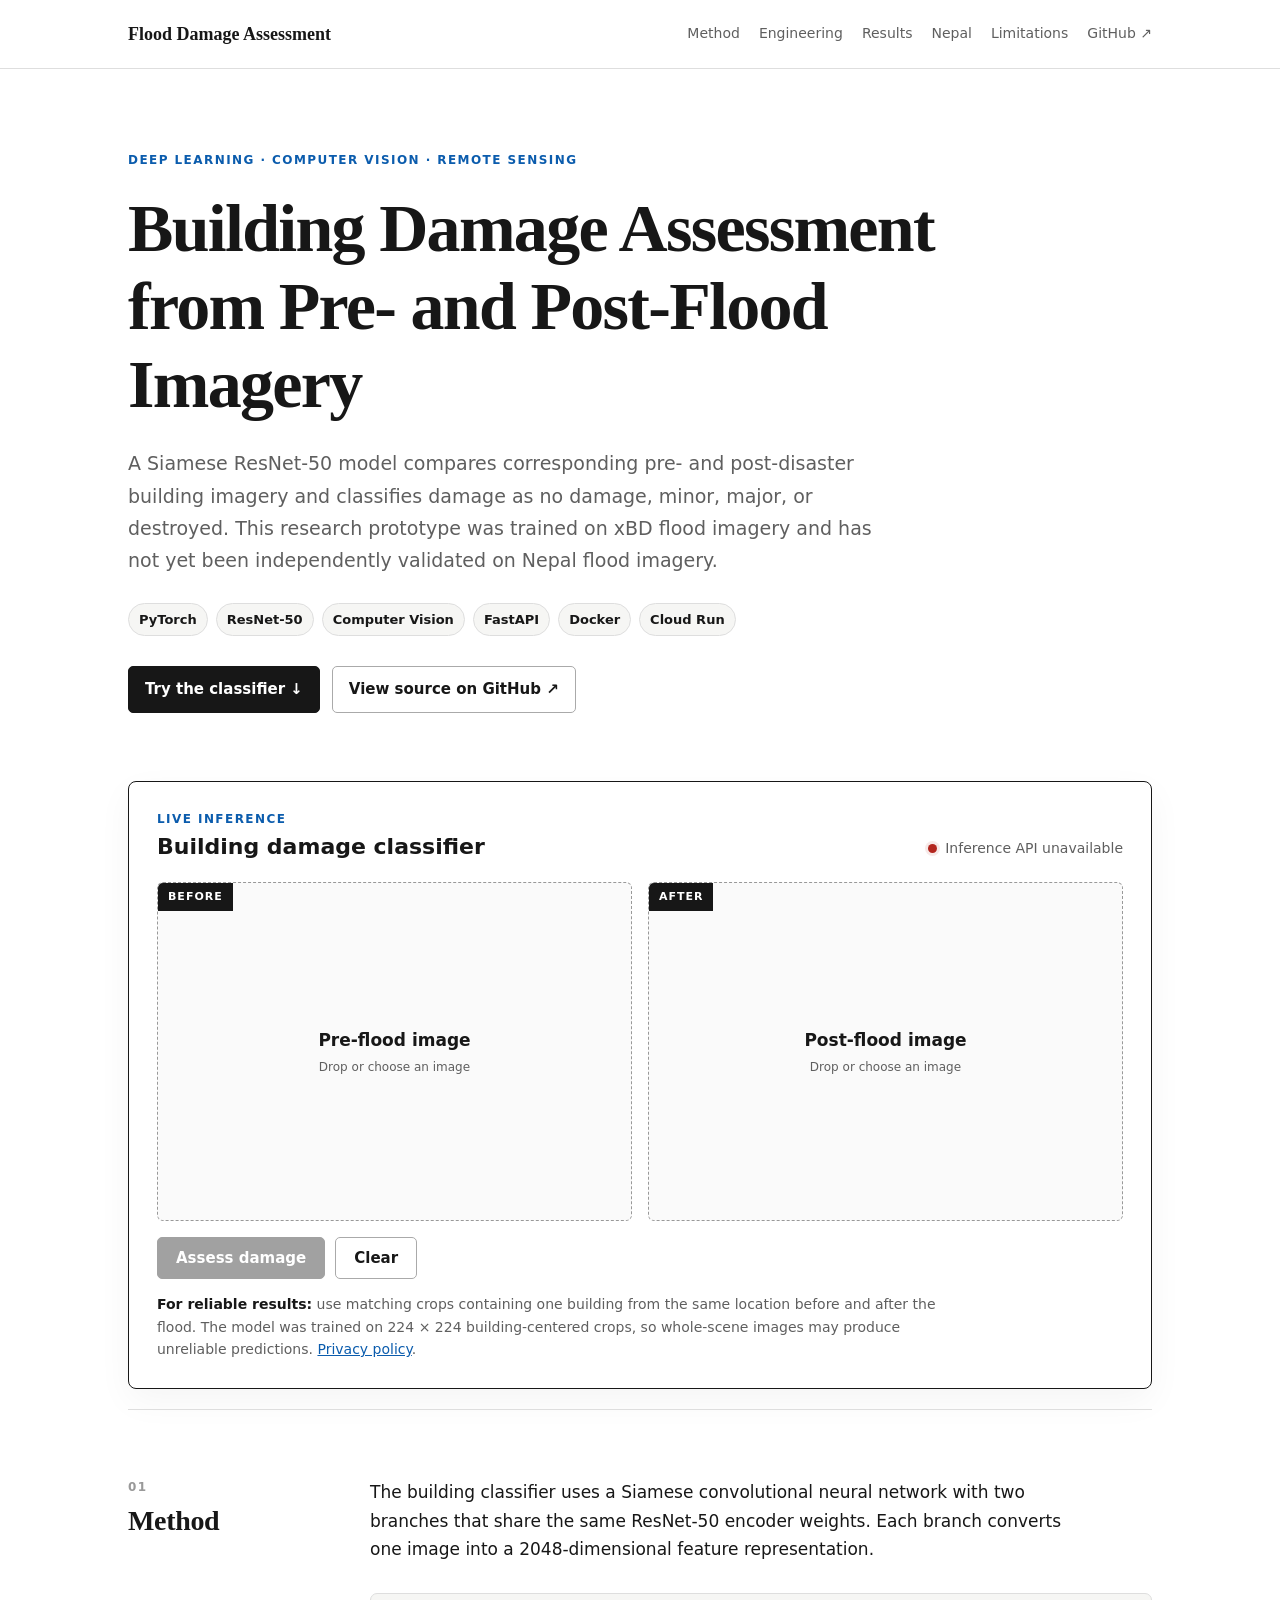
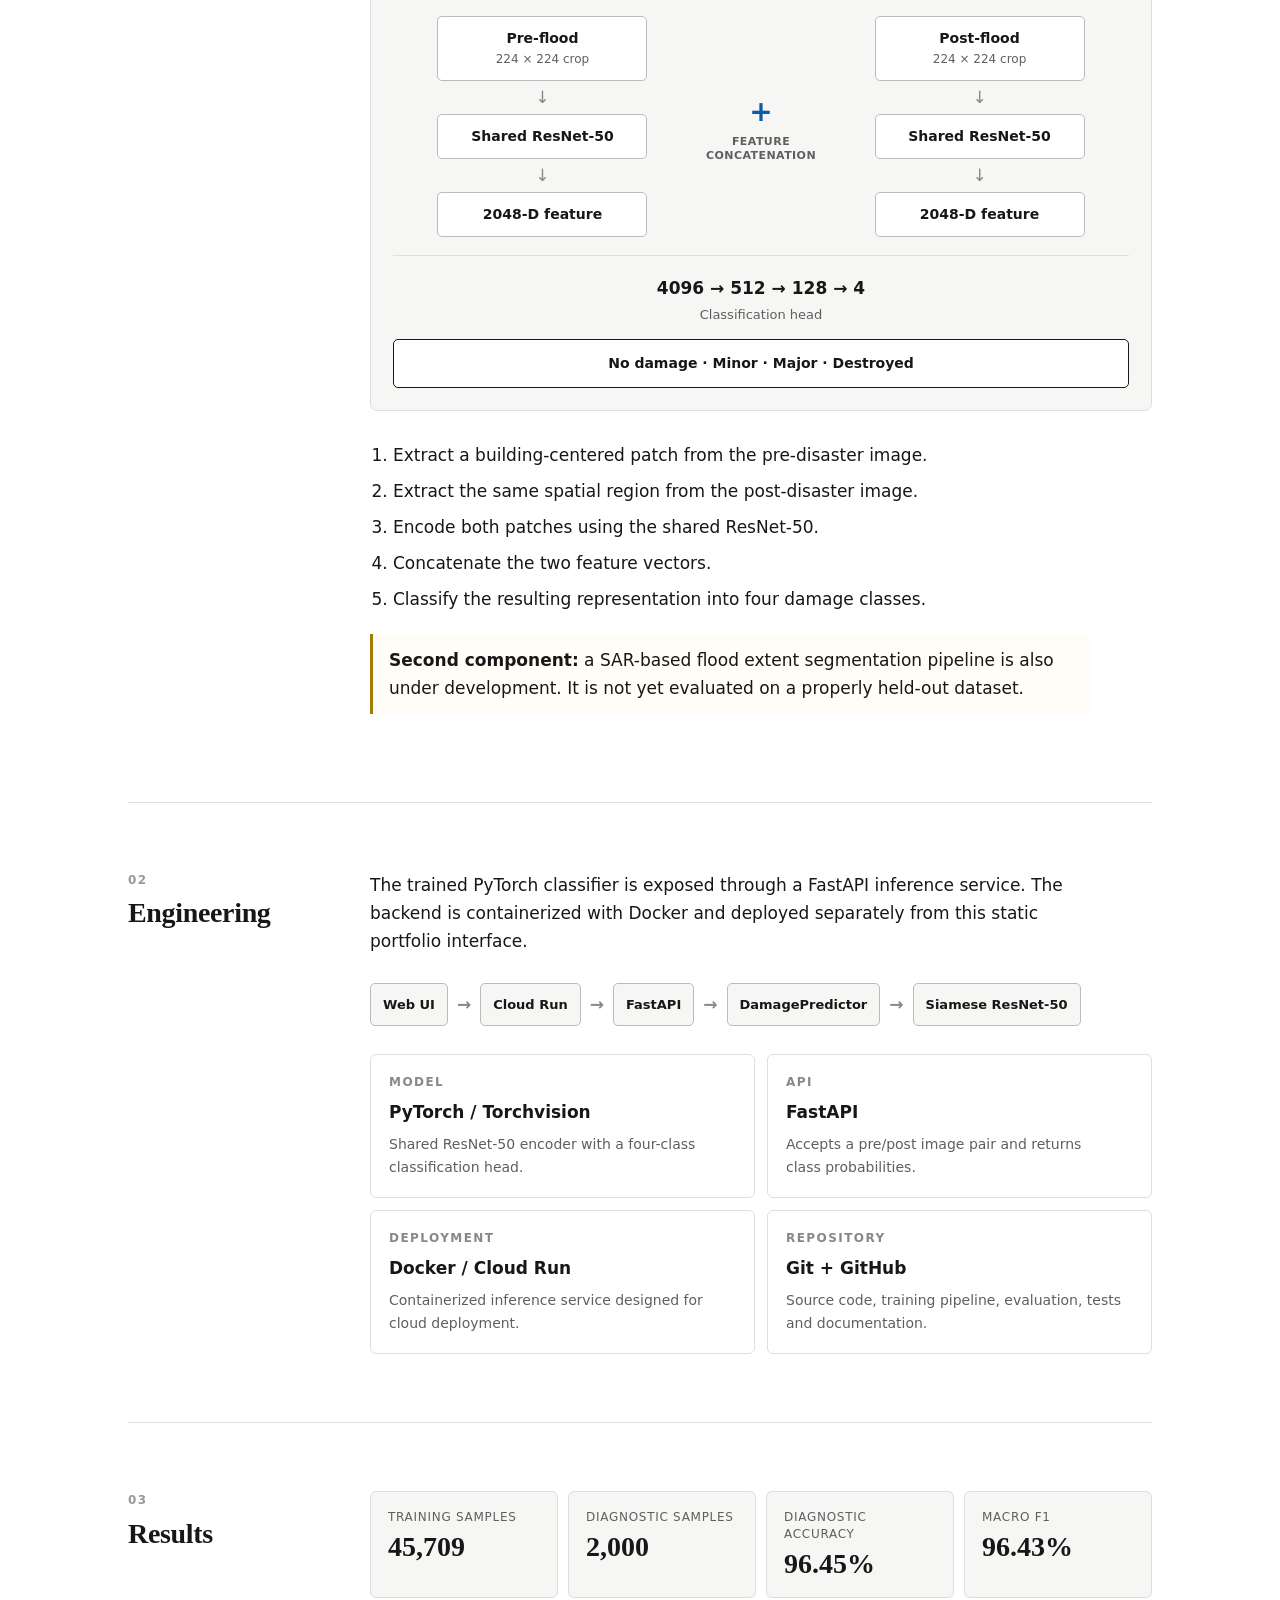
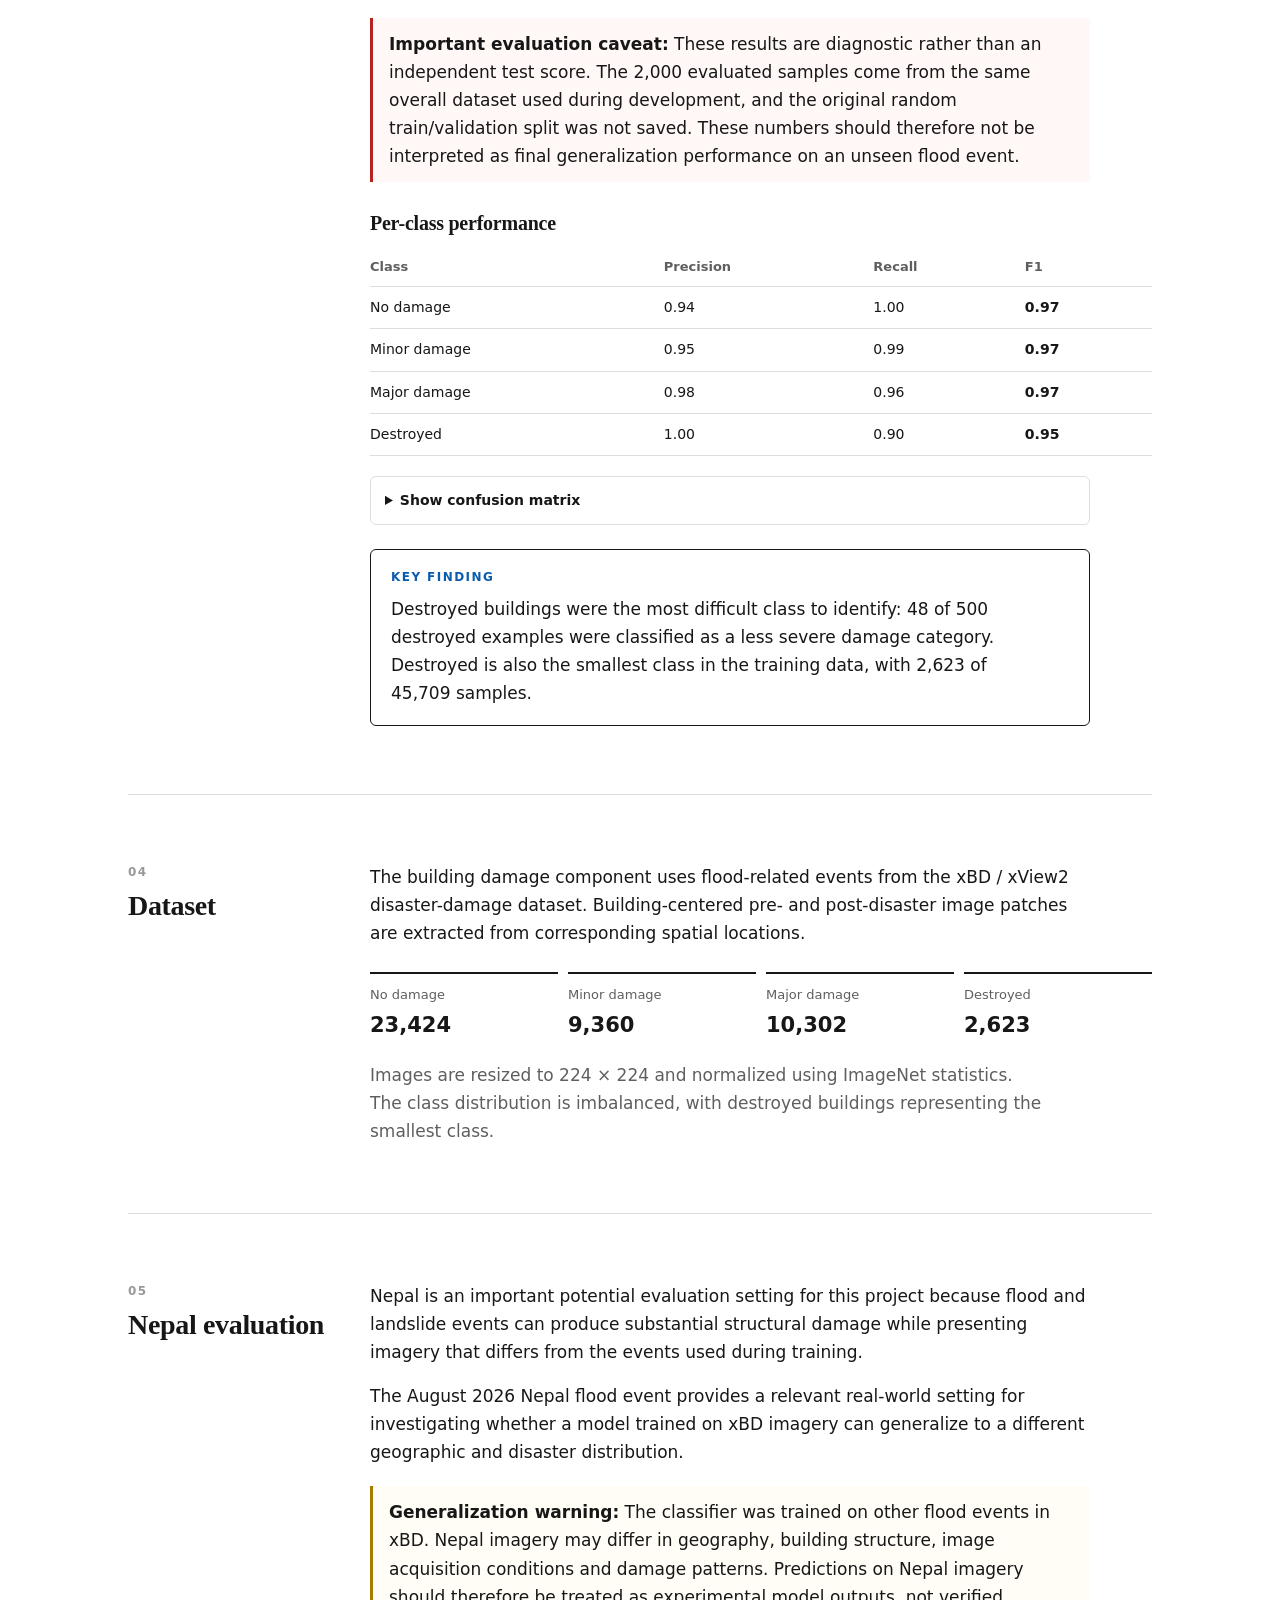
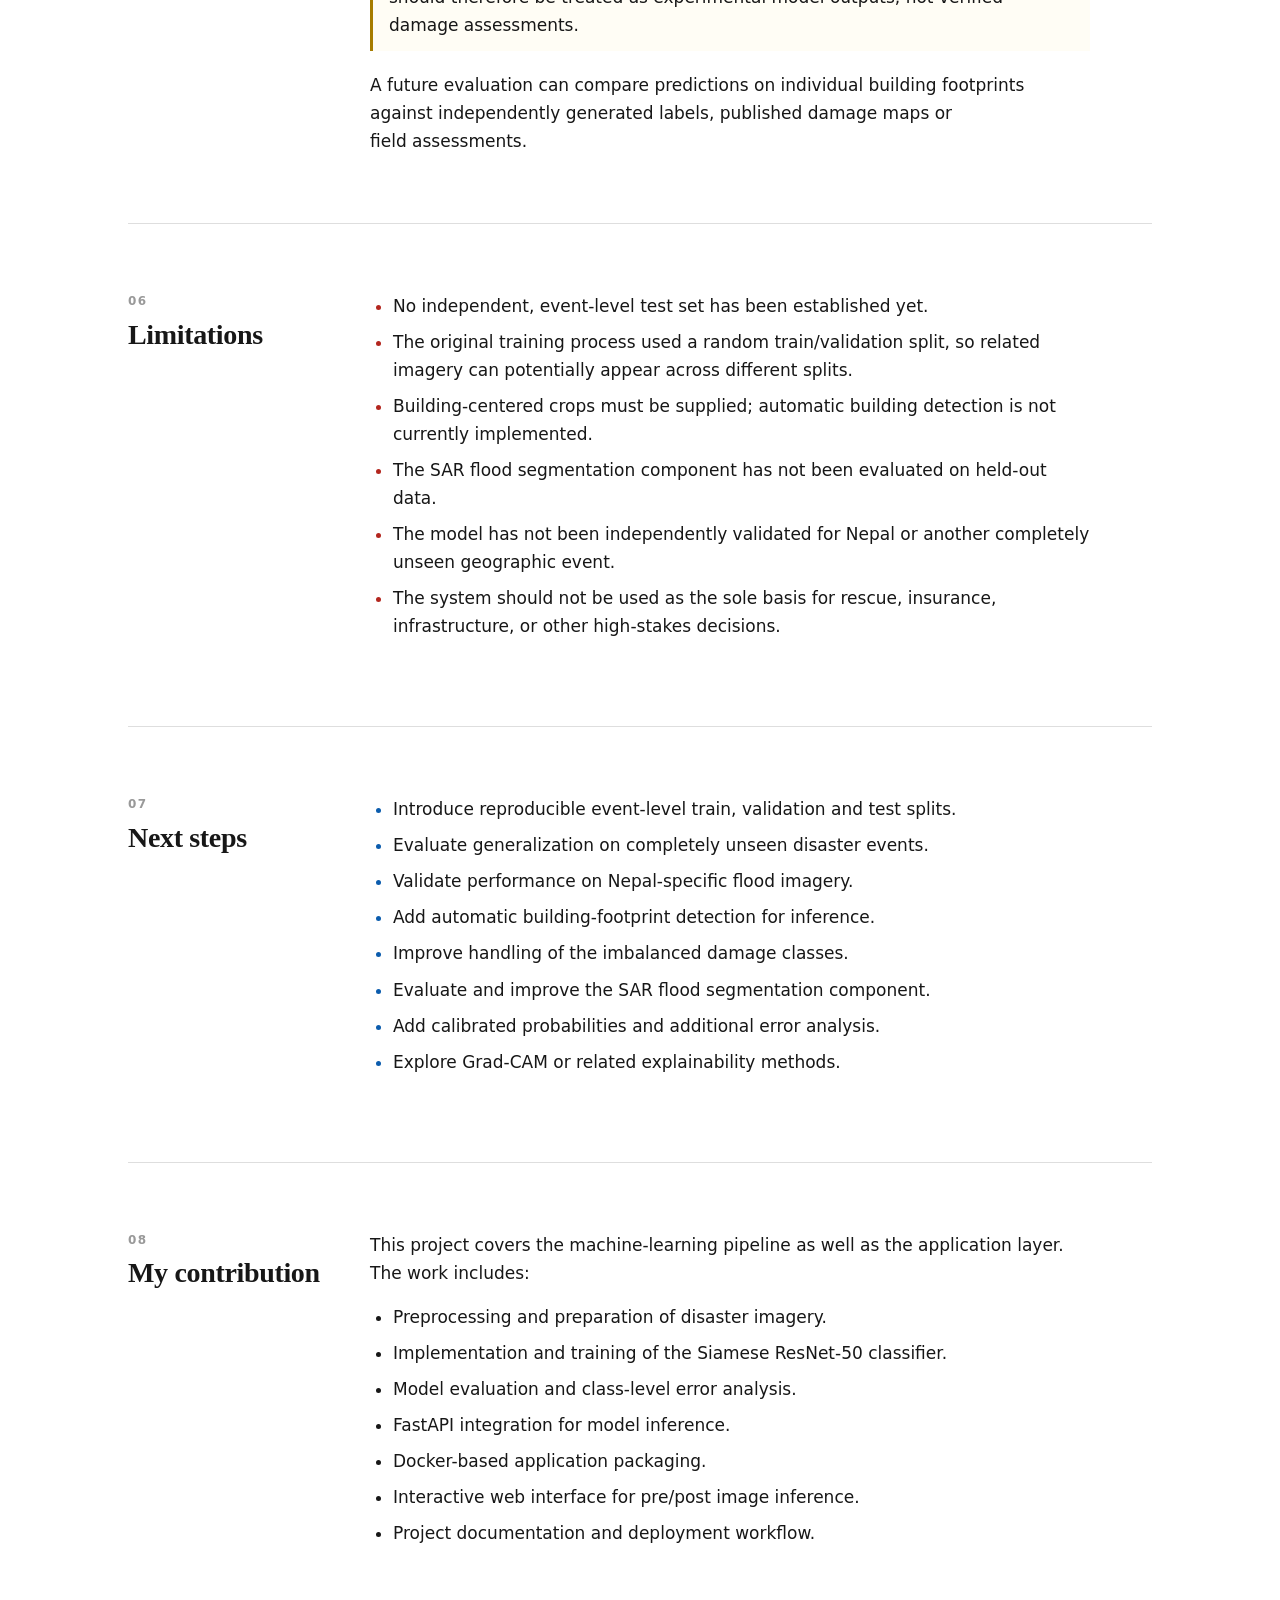
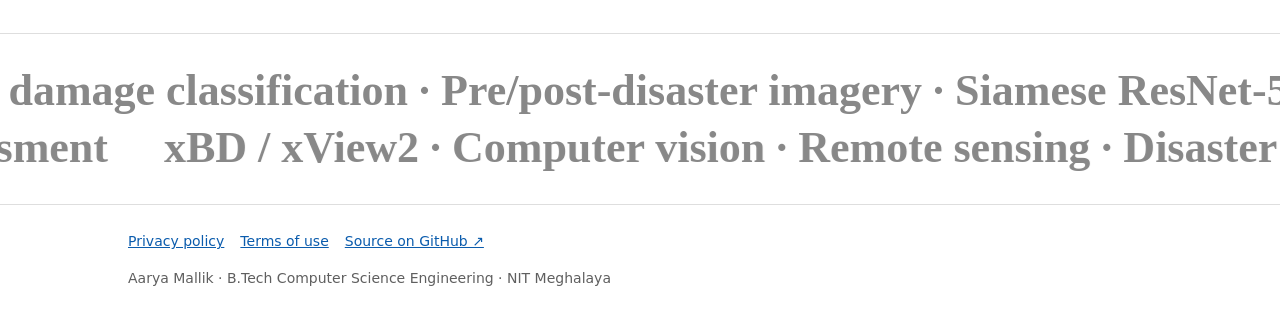
==== commit de170bdd: "Update print statement from 'Hello' to 'Goodbye'" ====
--- a/web/index.html
+++ b/web/index.html
@@ -3,8 +3,13 @@
 <head>
   <meta charset="utf-8">
   <meta name="viewport" content="width=device-width, initial-scale=1">
+
   <title>Flood Damage Assessment | Aarya Mallik</title>
-  <meta name="description" content="Deep learning prototype for building damage classification from pre- and post-disaster imagery using a Siamese ResNet-50.">
+
+  <meta
+    name="description"
+    content="Deep learning prototype for building damage classification from pre- and post-disaster imagery using a Siamese ResNet-50."
+  >
 
   <link rel="icon" href="./favicon.svg" type="image/svg+xml">
   <link rel="stylesheet" href="./style.css">
@@ -14,6 +19,7 @@
 
 <header>
   <div class="wrap header-inner">
+
     <a class="brand" href="./">Flood Damage Assessment</a>
 
     <nav aria-label="Main navigation">
@@ -22,8 +28,13 @@
       <a href="#results">Results</a>
       <a href="#nepal">Nepal</a>
       <a href="#limits">Limitations</a>
-      <a href="https://github.com/Aaryamallik03/flood_damage_assessment" target="_blank" rel="noopener noreferrer">GitHub ↗</a>
+      <a
+        href="https://github.com/Aaryamallik03/flood_damage_assessment"
+        target="_blank"
+        rel="noopener noreferrer"
+      >GitHub ↗</a>
     </nav>
+
   </div>
 </header>
 
@@ -33,27 +44,35 @@
   <!-- HERO -->
 
   <section class="hero">
-    <div class="eyebrow">DEEP LEARNING · COMPUTER VISION · REMOTE SENSING</div>
-
-    <h1>Building Damage Assessment from Pre- and Post-Flood Imagery</h1>
+
+    <div class="eyebrow">
+      DEEP LEARNING · COMPUTER VISION · REMOTE SENSING
+    </div>
+
+    <h1>
+      Building Damage Assessment from Pre- and Post-Flood Imagery
+    </h1>
 
     <p class="lead">
       A Siamese ResNet-50 model compares corresponding pre- and post-disaster
       building imagery and classifies damage as no damage, minor, major, or
-      destroyed. This is a research prototype trained on xBD flood imagery
+      destroyed. This research prototype was trained on xBD flood imagery
       and has not yet been independently validated on Nepal flood imagery.
     </p>
 
     <div class="stack" aria-label="Technology stack">
       <span>PyTorch</span>
-      <span>Siamese ResNet-50</span>
+      <span>ResNet-50</span>
+      <span>Computer Vision</span>
       <span>FastAPI</span>
       <span>Docker</span>
       <span>Cloud Run</span>
     </div>
 
     <div class="hero-links">
-      <a class="primary-link" href="#demo">Try the classifier ↓</a>
+      <a class="primary-link" href="#demo">
+        Try the classifier ↓
+      </a>
 
       <a
         class="secondary-link"
@@ -64,64 +83,69 @@
         View source on GitHub ↗
       </a>
     </div>
+
   </section>
 
 
   <!-- DEMO -->
 
   <section class="tool-section" id="demo">
+
     <div class="tool">
 
       <div class="toolhead">
+
         <div>
           <span class="section-kicker">LIVE INFERENCE</span>
           <strong>Building damage classifier</strong>
-          <p class="tool-subtitle">
-            Submit a matched before/after building pair to receive the model's prediction.
-          </p>
         </div>
 
         <div class="status" role="status" aria-live="polite">
           <span class="dot" id="dot"></span>
           <span id="stat">Checking model</span>
         </div>
+
       </div>
 
 
       <div class="pair">
 
-        <label class="drop" id="dpre" data-cursor="Add before image">
+        <label
+          class="drop"
+          id="dpre"
+          data-cursor="Add before image"
+        >
           <span class="tag">Before</span>
 
           <span class="drop-copy">
-            <span class="upload-icon" aria-hidden="true">↑</span>
             <strong>Pre-flood image</strong>
             <small>Drop or choose an image</small>
           </span>
 
           <input
             type="file"
-            accept="image/png,image/jpeg,image/webp,image/tiff"
+            accept="image/png,image/jpeg,image/jpg,image/tiff"
             id="fpre"
-            aria-label="Choose pre-flood image"
           >
         </label>
 
 
-        <label class="drop" id="dpost" data-cursor="Add after image">
+        <label
+          class="drop"
+          id="dpost"
+          data-cursor="Add after image"
+        >
           <span class="tag">After</span>
 
           <span class="drop-copy">
-            <span class="upload-icon" aria-hidden="true">↑</span>
             <strong>Post-flood image</strong>
             <small>Drop or choose an image</small>
           </span>
 
           <input
             type="file"
-            accept="image/png,image/jpeg,image/webp,image/tiff"
+            accept="image/png,image/jpeg,image/jpg,image/tiff"
             id="fpost"
-            aria-label="Choose post-flood image"
           >
         </label>
 
@@ -129,8 +153,19 @@
 
 
       <div class="actions">
-        <button id="go" type="button" disabled>Assess damage</button>
-        <button class="ghost" id="reset" type="button">Clear</button>
+
+        <button id="go" type="button" disabled>
+          Assess damage
+        </button>
+
+        <button
+          class="ghost"
+          id="reset"
+          type="button"
+        >
+          Clear
+        </button>
+
       </div>
 
 
@@ -138,15 +173,16 @@
         <strong>For reliable results:</strong>
         use matching crops containing one building from the same location
         before and after the flood. The model was trained on
-        <strong>224 × 224 building-centered crops</strong>; whole-scene images
-        may produce unreliable predictions.
-        See the <a href="./privacy.html">privacy policy</a>.
+        224 × 224 building-centered crops, so whole-scene images may produce
+        unreliable predictions.
+        <a href="./privacy.html">Privacy policy</a>.
       </p>
 
 
       <div id="result" aria-live="polite"></div>
 
     </div>
+
   </section>
 
 
@@ -159,21 +195,27 @@
       <h2>Method</h2>
     </div>
 
+
     <div class="sec-content">
 
       <p>
         The building classifier uses a Siamese convolutional neural network
         with two branches that share the same ResNet-50 encoder weights.
-        Each branch converts one image into a 2048-dimensional feature vector.
+        Each branch converts one image into a 2048-dimensional feature
+        representation.
       </p>
 
 
-      <div class="architecture" aria-label="Siamese ResNet-50 architecture">
+      <div
+        class="architecture"
+        aria-label="Siamese ResNet-50 architecture"
+      >
 
         <div class="arch-column">
 
           <div class="arch-box">
             Pre-flood
+            <br>
             <small>224 × 224 crop</small>
           </div>
 
@@ -194,7 +236,10 @@
 
         <div class="arch-join">
           <span>+</span>
-          <small>Feature<br>concatenation</small>
+          <small>
+            Feature<br>
+            concatenation
+          </small>
         </div>
 
 
@@ -202,6 +247,7 @@
 
           <div class="arch-box">
             Post-flood
+            <br>
             <small>224 × 224 crop</small>
           </div>
 
@@ -222,7 +268,7 @@
 
         <div class="arch-head">
           <span>4096 → 512 → 128 → 4</span>
-          <small>Fully connected classification head</small>
+          <small>Classification head</small>
         </div>
 
 
@@ -259,12 +305,15 @@
 
 
       <div class="note">
+
         <strong>Second component:</strong>
         a SAR-based flood extent segmentation pipeline is also under
         development. It is not yet evaluated on a properly held-out dataset.
+
       </div>
 
     </div>
+
   </section>
 
 
@@ -277,24 +326,35 @@
       <h2>Engineering</h2>
     </div>
 
+
     <div class="sec-content">
 
       <p>
-        The trained classifier is exposed through a FastAPI inference service
-        and connected to the web interface. The application is containerized
-        for deployment.
+        The trained PyTorch classifier is exposed through a FastAPI
+        inference service. The backend is containerized with Docker and
+        deployed separately from this static portfolio interface.
       </p>
 
 
-      <div class="pipeline" aria-label="Application inference pipeline">
+      <div
+        class="pipeline"
+        aria-label="Application inference pipeline"
+      >
 
         <div class="pipeline-box">Web UI</div>
+
         <span>→</span>
 
+        <div class="pipeline-box">Cloud Run</div>
+
+        <span>→</span>
+
         <div class="pipeline-box">FastAPI</div>
+
         <span>→</span>
 
         <div class="pipeline-box">DamagePredictor</div>
+
         <span>→</span>
 
         <div class="pipeline-box">Siamese ResNet-50</div>
@@ -323,10 +383,10 @@
 
 
         <div>
-          <span class="mini-label">CONTAINER</span>
-          <strong>Docker</strong>
+          <span class="mini-label">DEPLOYMENT</span>
+          <strong>Docker / Cloud Run</strong>
           <p>
-            Packages the inference service and its deployment dependencies.
+            Containerized inference service designed for cloud deployment.
           </p>
         </div>
 
@@ -335,13 +395,15 @@
           <span class="mini-label">REPOSITORY</span>
           <strong>Git + GitHub</strong>
           <p>
-            Source code, evaluation pipeline, model architecture and documentation.
+            Source code, training pipeline, evaluation, tests and
+            documentation.
           </p>
         </div>
 
       </div>
 
     </div>
+
   </section>
 
 
@@ -354,14 +416,8 @@
       <h2>Results</h2>
     </div>
 
+
     <div class="sec-content">
-
-
-      <div class="result-status">
-        <span class="result-status-dot"></span>
-        Diagnostic evaluation · Not an independent test benchmark
-      </div>
-
 
       <div class="metric-grid">
 
@@ -390,18 +446,22 @@
 
       <div class="note warning">
 
-        <strong>Evaluation caveat:</strong>
+        <strong>Important evaluation caveat:</strong>
 
         These results are diagnostic rather than an independent test score.
-        The 2,000 evaluated samples are drawn from the same overall dataset
-        used during development, and the original random train/validation
-        split was not saved. These numbers should therefore not be interpreted
-        as final generalization performance on an unseen flood event.
+        The 2,000 evaluated samples come from the same overall dataset used
+        during development, and the original random train/validation split
+        was not saved.
+
+        These numbers should therefore not be interpreted as final
+        generalization performance on an unseen flood event.
 
       </div>
 
 
-      <h3 class="subheading">Per-class performance</h3>
+      <h3 class="subheading">
+        Per-class performance
+      </h3>
 
 
       <div class="table-wrap">
@@ -423,28 +483,28 @@
               <td>No damage</td>
               <td>0.94</td>
               <td>1.00</td>
-              <td>0.97</td>
+              <td class="hit">0.97</td>
             </tr>
 
             <tr>
               <td>Minor damage</td>
               <td>0.95</td>
               <td>0.99</td>
-              <td>0.97</td>
+              <td class="hit">0.97</td>
             </tr>
 
             <tr>
               <td>Major damage</td>
               <td>0.98</td>
               <td>0.96</td>
-              <td>0.97</td>
+              <td class="hit">0.97</td>
             </tr>
 
             <tr>
               <td>Destroyed</td>
               <td>1.00</td>
               <td>0.90</td>
-              <td>0.95</td>
+              <td class="hit">0.95</td>
             </tr>
 
           </tbody>
@@ -456,7 +516,9 @@
 
       <details class="disc">
 
-        <summary>Show confusion matrix</summary>
+        <summary>
+          Show confusion matrix
+        </summary>
 
         <div class="in">
 
@@ -467,6 +529,7 @@
             </caption>
 
             <thead>
+
               <tr>
                 <th></th>
                 <th>No damage</th>
@@ -474,7 +537,9 @@
                 <th>Major</th>
                 <th>Destroyed</th>
               </tr>
+
             </thead>
+
 
             <tbody>
 
@@ -521,7 +586,9 @@
 
       <div class="finding">
 
-        <span class="finding-label">KEY FINDING</span>
+        <span class="finding-label">
+          KEY FINDING
+        </span>
 
         <p>
           Destroyed buildings were the most difficult class to identify:
@@ -533,17 +600,19 @@
       </div>
 
     </div>
+
   </section>
 
 
   <!-- DATASET -->
 
-  <section class="sec">
+  <section class="sec" id="dataset">
 
     <div class="sec-title">
       <span class="section-number">04</span>
       <h2>Dataset</h2>
     </div>
+
 
     <div class="sec-content">
 
@@ -587,6 +656,7 @@
       </p>
 
     </div>
+
   </section>
 
 
@@ -596,75 +666,49 @@
 
     <div class="sec-title">
       <span class="section-number">05</span>
-      <h2>The flood in Nepal</h2>
-    </div>
+      <h2>Nepal evaluation</h2>
+    </div>
+
 
     <div class="sec-content">
 
       <p>
-        On the morning of 26 August 2026, a sudden surge of water came down
-        the Bhote Koshi river from the Tibet border after a high-altitude
-        rock and ice failure. It moved through Rasuwa, Nuwakot and Dhading
-        along the Trishuli corridor and destroyed homes, bridges, roads and
-        hydropower facilities.
+        Nepal is an important potential evaluation setting for this project
+        because flood and landslide events can produce substantial structural
+        damage while presenting imagery that differs from the events used
+        during training.
       </p>
 
 
       <p>
-        Nepal's disaster authority, NDRRMA, reported 675 deaths as of
-        29 August, with about 2,500 people still out of contact. IOM
-        estimated that 84,270 people were affected across six districts.
-        These figures were still changing when this page was written.
-        See
-        <a href="https://ndrrma.gov.np" target="_blank" rel="noopener noreferrer">
-          NDRRMA
-        </a>
-        for current information.
+        The August 2026 Nepal flood event provides a relevant real-world
+        setting for investigating whether a model trained on xBD imagery
+        can generalize to a different geographic and disaster distribution.
       </p>
 
 
-      <p class="source-line">
-        Additional sources:
-        <a
-          href="https://www.undp.org/node/601766"
-          target="_blank"
-          rel="noopener noreferrer"
-        >
-          UNDP Nepal
-        </a>
-        and
-        <a
-          href="https://global-flood.emergency.copernicus.eu/news/259-floods-in-nepal-and-tibet-august-2026/"
-          target="_blank"
-          rel="noopener noreferrer"
-        >
-          Copernicus EMS
-        </a>.
+      <div class="note">
+
+        <strong>Generalization warning:</strong>
+
+        The classifier was trained on other flood events in xBD.
+        Nepal imagery may differ in geography, building structure,
+        image acquisition conditions and damage patterns.
+
+        Predictions on Nepal imagery should therefore be treated as
+        experimental model outputs, not verified damage assessments.
+
+      </div>
+
+
+      <p>
+        A future evaluation can compare predictions on individual
+        building footprints against independently generated labels,
+        published damage maps or field assessments.
       </p>
 
-
-      <div class="note">
-
-        <strong>Why this matters for the model:</strong>
-
-        The classifier was trained on other flood events in xBD. The
-        August 2026 event was a steep-valley flash flood carrying debris,
-        so its imagery and damage patterns may differ from the training
-        distribution. Results on Nepal imagery should therefore be treated
-        as an evaluation of generalization, not a verified damage assessment.
-
-      </div>
-
-
-      <p>
-        Pre- and post-event imagery is available through the International
-        Charter on Space and Major Disasters and Copernicus EMS. A useful
-        next step is to extract individual buildings from that imagery and
-        compare model predictions against published damage maps and field
-        assessments.
-      </p>
-
-    </div>
+    </div>
+
   </section>
 
 
@@ -677,6 +721,7 @@
       <h2>Limitations</h2>
     </div>
 
+
     <div class="sec-content">
 
       <ul class="limits-list">
@@ -686,8 +731,9 @@
         </li>
 
         <li>
-          The original training process used a random train/validation split,
-          so related imagery can potentially appear across different splits.
+          The original training process used a random train/validation
+          split, so related imagery can potentially appear across
+          different splits.
         </li>
 
         <li>
@@ -696,13 +742,13 @@
         </li>
 
         <li>
-          The SAR flood segmentation component has not been evaluated on
-          held-out data.
-        </li>
-
-        <li>
-          The model has not been validated for Nepal or another completely
-          unseen geographic event.
+          The SAR flood segmentation component has not been evaluated
+          on held-out data.
+        </li>
+
+        <li>
+          The model has not been independently validated for Nepal or
+          another completely unseen geographic event.
         </li>
 
         <li>
@@ -713,6 +759,7 @@
       </ul>
 
     </div>
+
   </section>
 
 
@@ -725,12 +772,14 @@
       <h2>Next steps</h2>
     </div>
 
+
     <div class="sec-content">
 
       <ul class="future-list">
 
         <li>
-          Introduce reproducible event-level train, validation and test splits.
+          Introduce reproducible event-level train, validation and
+          test splits.
         </li>
 
         <li>
@@ -764,6 +813,7 @@
       </ul>
 
     </div>
+
   </section>
 
 
@@ -776,11 +826,12 @@
       <h2>My contribution</h2>
     </div>
 
+
     <div class="sec-content">
 
       <p>
-        This project covers the ML pipeline as well as the application layer.
-        The work includes:
+        This project covers the machine-learning pipeline as well as
+        the application layer. The work includes:
       </p>
 
 
@@ -817,6 +868,7 @@
       </ul>
 
     </div>
+
   </section>
 
 </main>
@@ -828,13 +880,15 @@
 
   <div class="row">
     <span>
-      Building damage classification · Pre/post-disaster imagery · Siamese ResNet-50
+      Building damage classification · Pre/post-disaster imagery ·
+      Siamese ResNet-50
     </span>
   </div>
 
   <div class="row">
     <span>
-      xBD / xView2 · Computer vision · Remote sensing · Disaster assessment
+      xBD / xView2 · Computer vision · Remote sensing ·
+      Disaster assessment
     </span>
   </div>
 
@@ -849,9 +903,13 @@
 
     <div class="footer-links">
 
-      <a href="./privacy.html">Privacy policy</a>
-
-      <a href="./terms.html">Terms of use</a>
+      <a href="./privacy.html">
+        Privacy policy
+      </a>
+
+      <a href="./terms.html">
+        Terms of use
+      </a>
 
       <a
         href="https://github.com/Aaryamallik03/flood_damage_assessment"
@@ -879,7 +937,13 @@
 
   <div class="in">
 
-    <svg width="24" height="29" viewBox="0 0 26 31" fill="none">
+    <svg
+      width="24"
+      height="29"
+      viewBox="0 0 26 31"
+      fill="none"
+    >
+
       <path
         fill="#22c55e"
         fill-rule="evenodd"
@@ -887,8 +951,9 @@
         stroke-linecap="square"
         stroke-width="2"
         d="M21.993 14.425 2.549 2.935l4.444 23.108 4.653-10.002 4.347 8.384z"
-        clip-rule="evenodd">
-      </path>
+        clip-rule="evenodd"
+      ></path>
+
     </svg>
 
     <div>
@@ -906,25 +971,23 @@
 
 
 /*
-  Leave empty when the FastAPI backend is served from the same origin.
-
-  If your GitHub Pages frontend uses a separate Cloud Run backend,
-  replace the empty string with your Cloud Run URL.
+  IMPORTANT:
+  If your frontend is on GitHub Pages and your FastAPI backend
+  is deployed on Cloud Run, replace the empty string below with
+  your Cloud Run service URL.
 
   Example:
-  const API_BASE = "https://your-service-xxxxx.run.app";
+  const API_BASE = "https://your-service-xxxxx-uc.a.run.app";
+
+  If the frontend and API are served by the same FastAPI application,
+  leave it as:
+  const API_BASE = "";
 */
 
 const API_BASE = "";
 
 
 const files = {
-  pre: null,
-  post: null
-};
-
-
-const previewUrls = {
   pre: null,
   post: null
 };
@@ -947,615 +1010,519 @@
 
 
 let modelReady = false;
-let checkingHealth = false;
+
+
+function apiUrl(path) {
+  return `${API_BASE}${path}`;
+}
 
 
 function refresh() {
-  $("go").disabled = !(modelReady && files.pre && files.post);
+  $("go").disabled = !(
+    modelReady &&
+    files.pre &&
+    files.post
+  );
 }
 
 
-function setStatus(state, text) {
-
-  const dot = $("dot");
-
-  dot.className = "dot";
-
-  if (state === "on") {
-    dot.classList.add("on");
-  }
-
-  if (state === "off") {
-    dot.classList.add("off");
-  }
-
-  $("stat").textContent = text;
-}
-
-
 async function checkHealth() {
 
-  if (checkingHealth) {
-    return;
-  }
-
-  checkingHealth = true;
-
-  setStatus("", "Checking model");
-
   try {
 
-    const response = await fetch(`${API_BASE}/health`, {
-      method: "GET",
-      headers: {
-        "Accept": "application/json"
+    const response = await fetch(
+      apiUrl("/health"),
+      {
+        method: "GET",
+        headers: {
+          "Accept": "application/json"
+        }
       }
-    });
+    );
+
 
     if (!response.ok) {
       throw new Error("Health check failed");
     }
 
+
     const data = await response.json();
 
-    modelReady = Boolean(data.damage_model_loaded);
-
-    if (modelReady) {
-
-      setStatus("on", "Model ready");
-
-    } else {
-
-      setStatus(
-        "off",
-        "Model unavailable"
+
+    modelReady = Boolean(
+      data.damage_model_loaded
+    );
+
+
+    $("dot").className =
+      "dot " + (modelReady ? "on" : "off");
+
+
+    $("stat").textContent = modelReady
+      ? "Model ready"
+      : "Model unavailable";
+
+
+  } catch (error) {
+
+    modelReady = false;
+
+    $("dot").className = "dot off";
+
+    $("stat").textContent =
+      "Inference API unavailable";
+
+  }
+
+
+  refresh();
+
+}
+
+
+function setup(key, input, box) {
+
+  const setFile = file => {
+
+    if (!file) {
+      return;
+    }
+
+
+    if (!file.type.startsWith("image/")) {
+
+      $("result").className = "show";
+
+      $("result").innerHTML = `
+        <p class="err">
+          Please choose a valid image file.
+        </p>
+      `;
+
+      return;
+    }
+
+
+    files[key] = file;
+
+
+    box.querySelector("img")?.remove();
+
+
+    const image = document.createElement("img");
+
+    image.alt =
+      key === "pre"
+        ? "Uploaded pre-flood building image"
+        : "Uploaded post-flood building image";
+
+
+    image.src = URL.createObjectURL(file);
+
+
+    box.appendChild(image);
+
+
+    const copy = box.querySelector(".drop-copy");
+
+
+    if (copy) {
+      copy.style.opacity = "0";
+    }
+
+
+    refresh();
+
+  };
+
+
+  input.addEventListener("change", () => {
+
+    setFile(input.files[0]);
+
+  });
+
+
+  box.addEventListener("dragover", event => {
+
+    event.preventDefault();
+
+    box.classList.add("over");
+
+  });
+
+
+  box.addEventListener("dragleave", () => {
+
+    box.classList.remove("over");
+
+  });
+
+
+  box.addEventListener("drop", event => {
+
+    event.preventDefault();
+
+    box.classList.remove("over");
+
+    setFile(
+      event.dataTransfer.files[0]
+    );
+
+  });
+
+}
+
+
+setup(
+  "pre",
+  $("fpre"),
+  $("dpre")
+);
+
+
+setup(
+  "post",
+  $("fpost"),
+  $("dpost")
+);
+
+
+$("reset").addEventListener(
+  "click",
+  () => {
+
+    files.pre = null;
+    files.post = null;
+
+
+    document
+      .querySelectorAll(".drop img")
+      .forEach(image => image.remove());
+
+
+    document
+      .querySelectorAll(".drop-copy")
+      .forEach(copy => {
+        copy.style.opacity = "1";
+      });
+
+
+    $("fpre").value = "";
+    $("fpost").value = "";
+
+
+    $("result").className = "";
+    $("result").innerHTML = "";
+
+
+    refresh();
+
+  }
+);
+
+
+$("go").addEventListener(
+  "click",
+  async () => {
+
+    if (!files.pre || !files.post) {
+      return;
+    }
+
+
+    const output = $("result");
+
+
+    output.className =
+      "show loading";
+
+
+    output.innerHTML = `
+      <div class="loading-state">
+        <span class="spinner"></span>
+        <span>Analysing image pair…</span>
+      </div>
+    `;
+
+
+    $("go").disabled = true;
+
+
+    const formData =
+      new FormData();
+
+
+    formData.append(
+      "pre_image",
+      files.pre
+    );
+
+
+    formData.append(
+      "post_image",
+      files.post
+    );
+
+
+    try {
+
+      const response = await fetch(
+        apiUrl("/predict/damage"),
+        {
+          method: "POST",
+          body: formData
+        }
       );
 
+
+      let data;
+
+
+      try {
+        data = await response.json();
+      } catch {
+        throw new Error(
+          "The inference server returned an invalid response."
+        );
+      }
+
+
+      if (!response.ok) {
+
+        throw new Error(
+          data.detail ||
+          "Prediction request failed."
+        );
+
+      }
+
+
+      const predictedClass =
+        data.damage_class;
+
+
+      const probabilities =
+        data.class_probabilities || {};
+
+
+      const confidence =
+        Number(data.confidence || 0);
+
+
+      const bars =
+        Object.entries(probabilities)
+          .map(([key, value]) => {
+
+            const probability =
+              Math.max(
+                0,
+                Math.min(
+                  1,
+                  Number(value)
+                )
+              );
+
+
+            return `
+              <div class="bar">
+
+                <span>
+                  ${LABELS[key] || key}
+                </span>
+
+                <div class="track">
+
+                  <div
+                    class="fill"
+                    data-w="${(
+                      probability * 100
+                    ).toFixed(1)}"
+                    style="background:${
+                      COLORS[key] ||
+                      "var(--ink)"
+                    }"
+                  ></div>
+
+                </div>
+
+                <span>
+                  ${(
+                    probability * 100
+                  ).toFixed(1)}%
+                </span>
+
+              </div>
+            `;
+
+          })
+          .join("");
+
+
+      output.innerHTML = `
+
+        <div class="result-heading">
+
+          <span class="section-kicker">
+            MODEL OUTPUT
+          </span>
+
+          <div class="verdict">
+
+            <h3
+              style="
+                color:${
+                  COLORS[predictedClass] ||
+                  "var(--ink)"
+                }
+              "
+            >
+              ${
+                LABELS[predictedClass] ||
+                predictedClass
+              }
+            </h3>
+
+            <span>
+              ${(
+                confidence * 100
+              ).toFixed(1)}% model confidence
+            </span>
+
+          </div>
+
+        </div>
+
+
+        <p class="result-note">
+          Classification based on the submitted
+          pre- and post-flood building crops.
+          Model confidence is not the same as
+          calibrated certainty.
+        </p>
+
+
+        <div class="bars">
+          ${bars}
+        </div>
+
+      `;
+
+
+      requestAnimationFrame(() => {
+
+        output
+          .querySelectorAll(".fill")
+          .forEach(fill => {
+
+            fill.style.width =
+              fill.dataset.w + "%";
+
+          });
+
+      });
+
+
+    } catch (error) {
+
+      output.innerHTML = `
+        <p class="err">
+          ${
+            error.message ||
+            "Unable to connect to the inference API."
+          }
+        </p>
+      `;
+
     }
 
-  } catch (error) {
-
-    modelReady = false;
-
-    if (API_BASE.trim() === "") {
-
-      setStatus(
-        "off",
-        "API not connected"
-      );
-
-    } else {
-
-      setStatus(
-        "off",
-        "Inference API unavailable"
-      );
-
-    }
-
-  } finally {
-
-    checkingHealth = false;
+
     refresh();
 
   }
-}
-
-
-function isValidImage(file) {
-
-  if (!file) {
-    return false;
-  }
-
-  const validTypes = [
-    "image/jpeg",
-    "image/png",
-    "image/webp",
-    "image/tiff"
-  ];
-
-  return validTypes.includes(file.type);
-}
-
-
-function formatFileSize(bytes) {
-
-  if (bytes < 1024 * 1024) {
-    return `${Math.round(bytes / 1024)} KB`;
-  }
-
-  return `${(bytes / (1024 * 1024)).toFixed(1)} MB`;
-}
-
-
-function setImage(key, file, box) {
-
-  if (!file) {
+);
+
+
+checkHealth();
+
+
+/* Upload-area cursor */
+
+(function() {
+
+  if (
+    !matchMedia(
+      "(pointer:fine)"
+    ).matches ||
+    matchMedia(
+      "(prefers-reduced-motion: reduce)"
+    ).matches
+  ) {
     return;
   }
 
 
-  if (!isValidImage(file)) {
-
-    showUploadError(
-      box,
-      "Please choose a PNG, JPEG, WebP or TIFF image."
-    );
-
-    return;
-  }
-
-
-  files[key] = file;
-
-
-  if (previewUrls[key]) {
-    URL.revokeObjectURL(previewUrls[key]);
-  }
-
-
-  previewUrls[key] = URL.createObjectURL(file);
-
-
-  const oldImage = box.querySelector("img");
-
-  if (oldImage) {
-    oldImage.remove();
-  }
-
-
-  const img = document.createElement("img");
-
-  img.src = previewUrls[key];
-
-  img.alt =
-    key === "pre"
-      ? "Uploaded pre-flood image"
-      : "Uploaded post-flood image";
-
-
-  box.appendChild(img);
-
-
-  const copy = box.querySelector(".drop-copy");
-
-  if (copy) {
-
-    copy.innerHTML = `
-      <span class="upload-success" aria-hidden="true">✓</span>
-      <strong>${key === "pre" ? "Pre-flood image" : "Post-flood image"}</strong>
-      <small>${escapeHTML(file.name)} · ${formatFileSize(file.size)}</small>
-    `;
-
-  }
-
-
-  box.classList.add("has-image");
-
-
-  refresh();
-
-}
-
-
-function showUploadError(box, message) {
-
-  box.classList.add("upload-error");
-
-  const copy = box.querySelector(".drop-copy");
-
-  if (copy) {
-
-    copy.innerHTML = `
-      <span class="upload-error-icon" aria-hidden="true">!</span>
-      <strong>Unable to use this file</strong>
-      <small>${escapeHTML(message)}</small>
-    `;
-
-  }
-
-
-  setTimeout(() => {
-
-    box.classList.remove("upload-error");
-
-  }, 2500);
-
-}
-
-
-function escapeHTML(value) {
-
-  return String(value)
-    .replaceAll("&", "&amp;")
-    .replaceAll("<", "&lt;")
-    .replaceAll(">", "&gt;")
-    .replaceAll('"', "&quot;")
-    .replaceAll("'", "&#039;");
-
-}
-
-
-function resetUploadBox(key, box) {
-
-  files[key] = null;
-
-
-  if (previewUrls[key]) {
-
-    URL.revokeObjectURL(previewUrls[key]);
-    previewUrls[key] = null;
-
-  }
-
-
-  const image = box.querySelector("img");
-
-  if (image) {
-    image.remove();
-  }
-
+  const cursor = $("cur");
 
   const label =
-    key === "pre"
-      ? "Pre-flood image"
-      : "Post-flood image";
-
-
-  const copy = box.querySelector(".drop-copy");
-
-  if (copy) {
-
-    copy.innerHTML = `
-      <span class="upload-icon" aria-hidden="true">↑</span>
-      <strong>${label}</strong>
-      <small>Drop or choose an image</small>
-    `;
-
-  }
-
-
-  box.classList.remove("has-image");
-  box.classList.remove("upload-error");
-
-}
-
-
-function setupUpload(key, input, box) {
-
-  const set = file => {
-    setImage(key, file, box);
-  };
-
-
-  input.addEventListener("change", () => {
-
-    set(input.files[0]);
-
-  });
-
-
-  box.addEventListener("dragover", event => {
-
-    event.preventDefault();
-
-    box.classList.add("over");
-
-  });
-
-
-  box.addEventListener("dragleave", event => {
-
-    if (!box.contains(event.relatedTarget)) {
-      box.classList.remove("over");
-    }
-
-  });
-
-
-  box.addEventListener("drop", event => {
-
-    event.preventDefault();
-
-    box.classList.remove("over");
-
-    const file = event.dataTransfer.files[0];
-
-    set(file);
-
-  });
-
-}
-
-
-setupUpload("pre", $("fpre"), $("dpre"));
-setupUpload("post", $("fpost"), $("dpost"));
-
-
-$("reset").addEventListener("click", () => {
-
-  resetUploadBox("pre", $("dpre"));
-  resetUploadBox("post", $("dpost"));
-
-  $("fpre").value = "";
-  $("fpost").value = "";
-
-  $("result").className = "";
-  $("result").innerHTML = "";
-
-  refresh();
-
-});
-
-
-function createProbabilityBars(probabilities) {
-
-  if (!probabilities || typeof probabilities !== "object") {
-    return "";
-  }
-
-
-  return Object.entries(probabilities)
-
-    .map(([key, value]) => {
-
-      const probability = Number(value);
-
-      if (!Number.isFinite(probability)) {
-        return "";
-      }
-
-
-      const percentage = Math.max(
-        0,
-        Math.min(100, probability * 100)
-      );
-
-
-      return `
-        <div class="bar">
-          <span>${escapeHTML(LABELS[key] || key)}</span>
-
-          <div class="track">
-            <div
-              class="fill"
-              data-w="${percentage.toFixed(1)}"
-              style="background:${COLORS[key] || "var(--ink)"}"
-            ></div>
-          </div>
-
-          <span>${percentage.toFixed(1)}%</span>
-        </div>
-      `;
-
-    })
-
-    .join("");
-
-}
-
-
-$("go").addEventListener("click", async () => {
-
-  const output = $("result");
-
-
-  if (!files.pre || !files.post) {
-    return;
-  }
-
-
-  output.className = "show loading";
-
-
-  output.innerHTML = `
-    <div class="loading-state">
-      <span class="spinner"></span>
-      <span>Analysing image pair…</span>
-    </div>
-  `;
-
-
-  $("go").disabled = true;
-
-
-  const formData = new FormData();
-
-  formData.append("pre_image", files.pre);
-  formData.append("post_image", files.post);
-
-
-  try {
-
-    const response = await fetch(`${API_BASE}/predict/damage`, {
-      method: "POST",
-      body: formData
-    });
-
-
-    let data;
-
-    try {
-
-      data = await response.json();
-
-    } catch {
-
-      throw new Error(
-        "The inference service returned an invalid response."
-      );
-
-    }
-
-
-    if (!response.ok) {
-
-      throw new Error(
-        data.detail ||
-        data.message ||
-        "The inference request failed."
-      );
-
-    }
-
-
-    const className = data.damage_class;
-
-    const label =
-      LABELS[className] ||
-      "Unknown result";
-
-    const color =
-      COLORS[className] ||
-      "var(--ink)";
-
-
-    const confidence =
-      Number(data.confidence);
-
-
-    const confidenceText =
-      Number.isFinite(confidence)
-        ? `${(confidence * 100).toFixed(1)}% model probability`
-        : "Probability unavailable";
-
-
-    const bars =
-      createProbabilityBars(data.class_probabilities);
-
-
-    output.className = "show";
-
-
-    output.innerHTML = `
-
-      <div class="result-heading">
-
-        <span class="section-kicker">MODEL OUTPUT</span>
-
-        <div class="verdict">
-
-          <h3 style="color:${color}">
-            ${escapeHTML(label)}
-          </h3>
-
-          <span>
-            ${escapeHTML(confidenceText)}
-          </span>
-
-        </div>
-
-      </div>
-
-
-      <p class="result-note">
-        Classification based on the submitted pre- and post-flood
-        building crops. The displayed probability should not be
-        interpreted as calibrated certainty.
-      </p>
-
-
-      <div class="bars">
-        ${bars}
-      </div>
-
-    `;
-
-
-    requestAnimationFrame(() => {
-
-      output
-        .querySelectorAll(".fill")
-        .forEach(fill => {
-
-          fill.style.width =
-            `${fill.dataset.w}%`;
-
-        });
-
-    });
-
-
-  } catch (error) {
-
-    output.className = "show";
-
-    output.innerHTML = `
-      <div class="error-box">
-        <strong>Inference unavailable</strong>
-        <p>${escapeHTML(error.message || "Something went wrong.")}</p>
-      </div>
-    `;
-
-  }
-
-
-  refresh();
-
-});
-
-
-checkHealth();
-
-
-/* Name-tag cursor over upload areas */
-
-(function() {
-
-  const finePointer =
-    matchMedia("(pointer:fine)").matches;
-
-  const reducedMotion =
-    matchMedia("(prefers-reduced-motion: reduce)").matches;
-
-
-  if (!finePointer || reducedMotion) {
-    return;
-  }
-
-
-  const cursor = $("cur");
-  const label = cursor.querySelector(".lab");
+    cursor.querySelector(".lab");
 
 
   document
     .querySelectorAll(".drop")
-    .forEach(drop => {
-
-      drop.classList.add("nocursor");
-
-
-      drop.addEventListener("pointerenter", () => {
-
-        label.textContent =
-          drop.dataset.cursor || "Upload image";
-
-        cursor.classList.add("on");
-
-      });
-
-
-      drop.addEventListener("pointermove", event => {
-
-        cursor.style.transform =
-          `translate(${event.clientX - 3}px,${event.clientY - 3}px)`;
-
-      });
-
-
-      drop.addEventListener("pointerleave", () => {
-
-        cursor.classList.remove("on");
-
-      });
+    .forEach(zone => {
+
+      zone.classList.add(
+        "nocursor"
+      );
+
+
+      zone.addEventListener(
+        "pointerenter",
+        () => {
+
+          label.textContent =
+            zone.dataset.cursor;
+
+          cursor.classList.add(
+            "on"
+          );
+
+        }
+      );
+
+
+      zone.addEventListener(
+        "pointermove",
+        event => {
+
+          cursor.style.transform =
+            `translate(
+              ${event.clientX - 3}px,
+              ${event.clientY - 3}px
+            )`;
+
+        }
+      );
+
+
+      zone.addEventListener(
+        "pointerleave",
+        () => {
+
+          cursor.classList.remove(
+            "on"
+          );
+
+        }
+      );
 
     });
 
 })();
 
 
-/* Closing scrolling text band */
+/* Closing scrolling band */
 
 (function() {
 
@@ -1563,10 +1530,14 @@
 
 
   if (
-    matchMedia("(prefers-reduced-motion: reduce)").matches
+    matchMedia(
+      "(prefers-reduced-motion: reduce)"
+    ).matches
   ) {
 
-    band.classList.add("static");
+    band.classList.add(
+      "static"
+    );
 
     return;
 
@@ -1576,41 +1547,55 @@
   const rows =
     [...band.querySelectorAll(".row")];
 
+
   const units =
-    rows.map(row => row.firstElementChild);
-
-
-  rows.forEach((row, index) => {
-
-    for (
-      let n = 0;
-      n < 24 &&
-      row.offsetWidth <
-      innerWidth * 2 + units[index].offsetWidth;
-      n++
-    ) {
-
-      row.appendChild(
-        units[index].cloneNode(true)
-      );
+    rows.map(
+      row => row.firstElementChild
+    );
+
+
+  rows.forEach(
+    (row, index) => {
+
+      for (
+        let n = 0;
+        n < 24 &&
+        row.offsetWidth <
+          innerWidth * 2 +
+          units[index].offsetWidth;
+        n++
+      ) {
+
+        row.appendChild(
+          units[index].cloneNode(true)
+        );
+
+      }
 
     }
-
-  });
+  );
 
 
   const positions = [0, 0];
 
   let direction = 1;
+
   let velocity = 0;
-  let lastScroll = scrollY;
-  let previousTime = performance.now();
+
+  let previousScroll =
+    scrollY;
+
+  let previousTime =
+    performance.now();
 
 
   function tick(time) {
 
     const delta =
-      Math.max(1, time - previousTime) / 1000;
+      Math.max(
+        1,
+        time - previousTime
+      ) / 1000;
 
 
     previousTime = time;
@@ -1618,49 +1603,75 @@
 
     velocity =
       velocity * 0.9 +
-      ((scrollY - lastScroll) / delta) * 0.1;
-
-
-    lastScroll = scrollY;
+      (
+        (scrollY - previousScroll) /
+        delta
+      ) * 0.1;
+
+
+    previousScroll =
+      scrollY;
 
 
     if (velocity > 20) {
       direction = 1;
-    } else if (velocity < -20) {
+    }
+
+    if (velocity < -20) {
       direction = -1;
     }
 
 
     const speed =
       30 *
-      (1 + Math.min(Math.abs(velocity) / 200, 4));
-
-
-    rows.forEach((row, index) => {
-
-      const width =
-        units[index].offsetWidth || 1;
-
-
-      positions[index] +=
-        (index ? -1 : 1) *
-        direction *
-        speed *
-        delta;
-
-
-      row.style.transform =
-        `translateX(-${((positions[index] % width) + width) % width}px)`;
-
-    });
-
-
-    requestAnimationFrame(tick);
+      (
+        1 +
+        Math.min(
+          Math.abs(velocity) / 200,
+          4
+        )
+      );
+
+
+    rows.forEach(
+      (row, index) => {
+
+        const width =
+          units[index].offsetWidth ||
+          1;
+
+
+        positions[index] +=
+          (index ? -1 : 1) *
+          direction *
+          speed *
+          delta;
+
+
+        row.style.transform =
+          `translateX(
+            -${
+              (
+                (positions[index] % width) +
+                width
+              ) % width
+            }px
+          )`;
+
+      }
+    );
+
+
+    requestAnimationFrame(
+      tick
+    );
 
   }
 
 
-  requestAnimationFrame(tick);
+  requestAnimationFrame(
+    tick
+  );
 
 })();
 
--- a/web/style.css
+++ b/web/style.css
@@ -3,6 +3,7 @@
   --ink:#171717;
   --mute:#5f5f5f;
   --line:#dedede;
+  --line-dark:#b8b8b8;
   --soft:#f6f6f4;
   --soft-blue:#f4f8fc;
   --link:#0b5cad;
@@ -23,7 +24,7 @@
 
 html{
   scroll-behavior:smooth;
-  scroll-padding-top:80px;
+  scroll-padding-top:82px;
 }
 
 body{
@@ -31,6 +32,7 @@
   background:var(--bg);
   color:var(--ink);
   font:400 17px/1.65 system-ui,-apple-system,"Segoe UI",Roboto,sans-serif;
+  -webkit-font-smoothing:antialiased;
 }
 
 h1,
@@ -46,6 +48,15 @@
   letter-spacing:-.025em;
 }
 
+h2,
+h3{
+  letter-spacing:-.012em;
+}
+
+p{
+  text-wrap:pretty;
+}
+
 a{
   color:var(--link);
 }
@@ -62,7 +73,9 @@
 }
 
 
-/* HEADER */
+/* =========================
+   HEADER
+========================= */
 
 header{
   position:sticky;
@@ -70,7 +83,8 @@
   z-index:20;
   background:rgba(255,255,255,.96);
   border-bottom:1px solid var(--line);
-  backdrop-filter:blur(10px);
+  backdrop-filter:blur(12px);
+  -webkit-backdrop-filter:blur(12px);
 }
 
 .header-inner{
@@ -86,11 +100,12 @@
   color:var(--ink);
   text-decoration:none;
   font:600 18px "Iowan Old Style",Georgia,serif;
+  white-space:nowrap;
 }
 
 header nav{
   display:flex;
-  gap:20px;
+  gap:19px;
   flex-wrap:wrap;
   align-items:center;
 }
@@ -99,6 +114,7 @@
   color:var(--mute);
   text-decoration:none;
   font-size:14px;
+  transition:color .15s ease;
 }
 
 header nav a:hover{
@@ -107,11 +123,13 @@
 }
 
 
-/* HERO */
+/* =========================
+   HERO
+========================= */
 
 .hero{
   padding:82px 0 68px;
-  max-width:900px;
+  max-width:920px;
 }
 
 .eyebrow,
@@ -137,9 +155,10 @@
 }
 
 .hero .lead{
-  max-width:760px;
+  max-width:770px;
   color:var(--mute);
   font-size:19px;
+  line-height:1.7;
   margin:24px 0 0;
 }
 
@@ -162,7 +181,7 @@
 .hero-links{
   display:flex;
   flex-wrap:wrap;
-  gap:14px;
+  gap:12px;
   margin-top:30px;
 }
 
@@ -174,6 +193,11 @@
   text-decoration:none;
   font-weight:600;
   font-size:15px;
+  transition:
+    background .15s ease,
+    border-color .15s ease,
+    color .15s ease,
+    transform .15s ease;
 }
 
 .primary-link{
@@ -184,6 +208,7 @@
 
 .primary-link:hover{
   background:#333;
+  transform:translateY(-1px);
 }
 
 .secondary-link{
@@ -194,10 +219,13 @@
 
 .secondary-link:hover{
   border-color:var(--ink);
-}
-
-
-/* DEMO */
+  transform:translateY(-1px);
+}
+
+
+/* =========================
+   DEMO
+========================= */
 
 .tool-section{
   padding-bottom:20px;
@@ -208,7 +236,7 @@
   border-radius:8px;
   padding:28px;
   background:#fff;
-  box-shadow:0 10px 30px rgba(0,0,0,.04);
+  box-shadow:0 12px 35px rgba(0,0,0,.045);
 }
 
 .toolhead{
@@ -217,18 +245,26 @@
   align-items:flex-end;
   flex-wrap:wrap;
   gap:16px;
-  margin-bottom:20px;
+  margin-bottom:22px;
 }
 
 .toolhead strong{
   display:block;
   font-size:22px;
+  line-height:1.25;
   margin-top:3px;
 }
 
 .section-kicker{
   color:var(--link);
   font-family:system-ui,-apple-system,"Segoe UI",Roboto,sans-serif;
+}
+
+.tool-subtitle{
+  color:var(--mute);
+  font-size:14px;
+  margin:5px 0 0;
+  max-width:520px;
 }
 
 .status{
@@ -237,6 +273,7 @@
   align-items:center;
   gap:8px;
   color:var(--mute);
+  white-space:nowrap;
 }
 
 .dot{
@@ -244,14 +281,17 @@
   height:9px;
   border-radius:50%;
   background:#999;
+  flex:none;
 }
 
 .dot.on{
   background:var(--c0);
+  box-shadow:0 0 0 3px rgba(47,125,75,.12);
 }
 
 .dot.off{
   background:var(--c3);
+  box-shadow:0 0 0 3px rgba(179,38,30,.1);
 }
 
 .pair{
@@ -262,7 +302,7 @@
 
 .drop{
   position:relative;
-  aspect-ratio:1.35;
+  aspect-ratio:1.4;
   border:1px dashed #999;
   border-radius:6px;
   display:grid;
@@ -272,7 +312,10 @@
   cursor:pointer;
   overflow:hidden;
   background:#fafafa;
-  transition:border-color .2s ease,background .2s ease;
+  transition:
+    border-color .2s ease,
+    background .2s ease,
+    transform .2s ease;
 }
 
 .drop:hover,
@@ -281,11 +324,18 @@
   background:var(--soft-blue);
 }
 
+.drop:hover{
+  transform:translateY(-1px);
+}
+
 .drop input{
   position:absolute;
   inset:0;
+  width:100%;
+  height:100%;
   opacity:0;
   cursor:pointer;
+  z-index:5;
 }
 
 .drop img{
@@ -297,37 +347,115 @@
   z-index:1;
 }
 
+.drop::after{
+  content:"";
+  position:absolute;
+  inset:0;
+  z-index:2;
+  background:linear-gradient(
+    to top,
+    rgba(0,0,0,.48),
+    rgba(0,0,0,0) 48%
+  );
+  opacity:0;
+  pointer-events:none;
+  transition:opacity .2s ease;
+}
+
+.drop.has-image::after{
+  opacity:1;
+}
+
 .drop-copy{
+  position:relative;
+  z-index:3;
   display:grid;
   gap:4px;
   padding:20px;
 }
 
+.drop.has-image .drop-copy{
+  position:absolute;
+  left:0;
+  right:0;
+  bottom:0;
+  color:#fff;
+  text-align:left;
+  padding:18px;
+}
+
 .drop-copy strong{
   color:var(--ink);
 }
 
+.drop.has-image .drop-copy strong{
+  color:#fff;
+}
+
 .drop-copy small{
   color:var(--mute);
+  font-size:12px;
+}
+
+.drop.has-image .drop-copy small{
+  color:rgba(255,255,255,.82);
+}
+
+.upload-icon,
+.upload-success,
+.upload-error-icon{
+  display:grid;
+  place-items:center;
+  width:34px;
+  height:34px;
+  margin:0 auto 5px;
+  border:1px solid var(--line-dark);
+  border-radius:50%;
+  background:#fff;
+  color:var(--ink);
+  font-size:18px;
+  font-weight:600;
+}
+
+.upload-success{
+  color:var(--c0);
+  border-color:rgba(47,125,75,.35);
+}
+
+.drop.has-image .upload-success{
+  display:none;
+}
+
+.upload-error-icon{
+  color:var(--c3);
+}
+
+.drop.has-image .upload-icon{
+  display:none;
 }
 
 .drop .tag{
   position:absolute;
   left:0;
   top:0;
-  z-index:3;
+  z-index:6;
   background:var(--ink);
   color:#fff;
-  font-size:12px;
+  font-size:11px;
   font-weight:700;
-  letter-spacing:.08em;
+  letter-spacing:.09em;
   text-transform:uppercase;
-  padding:4px 10px;
+  padding:5px 10px;
 }
 
 .drop.nocursor,
 .drop.nocursor input{
   cursor:none;
+}
+
+.upload-error{
+  border-color:var(--c3);
+  background:#fff8f7;
 }
 
 .actions{
@@ -345,10 +473,19 @@
   border-radius:5px;
   padding:11px 18px;
   cursor:pointer;
+  transition:
+    background .15s ease,
+    transform .15s ease,
+    opacity .15s ease;
 }
 
 button:hover:not(:disabled){
   background:#333;
+  transform:translateY(-1px);
+}
+
+button:active:not(:disabled){
+  transform:translateY(0);
 }
 
 button:disabled{
@@ -362,15 +499,27 @@
   border-color:#aaa;
 }
 
+button.ghost:hover:not(:disabled){
+  background:var(--soft);
+  border-color:var(--ink);
+}
+
 .hint{
   color:var(--mute);
   font-size:14px;
+  line-height:1.6;
   margin:14px 0 0;
-  max-width:780px;
-}
-
-
-/* RESULTS FROM LIVE MODEL */
+  max-width:800px;
+}
+
+.hint strong{
+  color:var(--ink);
+}
+
+
+/* =========================
+   RESULTS
+========================= */
 
 #result{
   display:none;
@@ -407,15 +556,15 @@
 .result-note{
   color:var(--mute);
   font-size:14px;
-  max-width:650px;
+  max-width:680px;
   margin:8px 0 0;
 }
 
 .bars{
-  margin-top:18px;
+  margin-top:20px;
   display:grid;
   gap:10px;
-  max-width:620px;
+  max-width:650px;
 }
 
 .bar{
@@ -426,15 +575,22 @@
   font-size:14px;
 }
 
+.bar > span:last-child{
+  text-align:right;
+  font-variant-numeric:tabular-nums;
+}
+
 .track{
   height:10px;
   background:#ededed;
   overflow:hidden;
+  border-radius:999px;
 }
 
 .fill{
   height:100%;
   width:0;
+  border-radius:999px;
   transition:width .5s ease;
 }
 
@@ -460,12 +616,27 @@
   }
 }
 
-.err{
-  color:var(--c3);
-}
-
-
-/* SECTIONS */
+.error-box{
+  border-left:3px solid var(--c3);
+  background:#fff8f7;
+  padding:13px 16px;
+  max-width:720px;
+}
+
+.error-box strong{
+  display:block;
+}
+
+.error-box p{
+  color:var(--mute);
+  font-size:14px;
+  margin:4px 0 0;
+}
+
+
+/* =========================
+   SECTIONS
+========================= */
 
 .sec{
   display:grid;
@@ -527,7 +698,9 @@
 }
 
 
-/* METHOD / ARCHITECTURE */
+/* =========================
+   ARCHITECTURE
+========================= */
 
 .architecture{
   display:grid;
@@ -560,8 +733,10 @@
 }
 
 .arch-box small{
+  display:block;
   color:var(--mute);
   font-weight:400;
+  font-size:12px;
 }
 
 .arch-arrow{
@@ -614,12 +789,10 @@
   font-size:14px;
 }
 
-.method-list{
-  counter-reset:method;
-}
-
-
-/* ENGINEERING */
+
+/* =========================
+   ENGINEERING
+========================= */
 
 .pipeline{
   display:flex;
@@ -655,6 +828,14 @@
   padding:18px;
   border-radius:6px;
   background:#fff;
+  transition:
+    border-color .15s ease,
+    transform .15s ease;
+}
+
+.engineering-grid > div:hover{
+  border-color:#aaa;
+  transform:translateY(-2px);
 }
 
 .mini-label{
@@ -674,7 +855,9 @@
 }
 
 
-/* NOTES */
+/* =========================
+   NOTES
+========================= */
 
 .note{
   border-left:3px solid var(--c1);
@@ -694,7 +877,31 @@
 }
 
 
-/* METRICS */
+/* =========================
+   RESULTS METRICS
+========================= */
+
+.result-status{
+  display:inline-flex;
+  align-items:center;
+  gap:8px;
+  margin-bottom:14px;
+  padding:6px 10px;
+  border:1px solid var(--line);
+  border-radius:999px;
+  background:var(--soft);
+  color:var(--mute);
+  font-size:12px;
+  font-weight:600;
+}
+
+.result-status-dot{
+  width:7px;
+  height:7px;
+  border-radius:50%;
+  background:var(--c1);
+  flex:none;
+}
 
 .metric-grid{
   display:grid;
@@ -716,16 +923,19 @@
   font-size:12px;
   text-transform:uppercase;
   letter-spacing:.06em;
+  line-height:1.4;
 }
 
 .metric strong{
   display:block;
-  margin-top:5px;
+  margin-top:6px;
   font:600 28px/1.1 "Iowan Old Style","Palatino Linotype",Georgia,serif;
 }
 
 
-/* TABLES */
+/* =========================
+   TABLES
+========================= */
 
 .subheading{
   font-size:20px;
@@ -735,6 +945,7 @@
 .table-wrap{
   overflow-x:auto;
   margin-bottom:20px;
+  -webkit-overflow-scrolling:touch;
 }
 
 table{
@@ -793,7 +1004,9 @@
 }
 
 
-/* KEY FINDING */
+/* =========================
+   KEY FINDING
+========================= */
 
 .finding{
   border:1px solid var(--ink);
@@ -812,7 +1025,9 @@
 }
 
 
-/* DATASET */
+/* =========================
+   DATASET
+========================= */
 
 .class-grid{
   display:grid;
@@ -839,7 +1054,9 @@
 }
 
 
-/* LISTS */
+/* =========================
+   LISTS
+========================= */
 
 .limits-list li::marker{
   color:var(--c3);
@@ -850,7 +1067,9 @@
 }
 
 
-/* CLOSING BAND */
+/* =========================
+   CLOSING BAND
+========================= */
 
 .band{
   border-top:1px solid var(--line);
@@ -881,7 +1100,9 @@
 }
 
 
-/* FOOTER */
+/* =========================
+   FOOTER
+========================= */
 
 footer{
   border-top:1px solid var(--line);
@@ -905,7 +1126,9 @@
 }
 
 
-/* LEGAL */
+/* =========================
+   LEGAL
+========================= */
 
 .legal{
   padding:40px 0 56px;
@@ -932,7 +1155,9 @@
 }
 
 
-/* CUSTOM CURSOR */
+/* =========================
+   CUSTOM CURSOR
+========================= */
 
 #cur{
   position:fixed;
@@ -951,7 +1176,9 @@
   transform-origin:3px 3px;
   transform:scale(.3);
   opacity:0;
-  transition:transform .15s ease-in-out,opacity .15s ease-in-out;
+  transition:
+    transform .15s ease-in-out,
+    opacity .15s ease-in-out;
 }
 
 #cur.on .in{
@@ -971,7 +1198,9 @@
 }
 
 
-/* RESPONSIVE */
+/* =========================
+   RESPONSIVE
+========================= */
 
 @media (max-width:900px){
 
@@ -992,6 +1221,7 @@
   .class-grid{
     grid-template-columns:1fr 1fr;
   }
+
 }
 
 
@@ -999,12 +1229,17 @@
 
   .header-inner{
     align-items:flex-start;
+    padding-top:13px;
+    padding-bottom:13px;
   }
 
   header nav{
     width:100%;
-    gap:12px 17px;
-    padding-bottom:5px;
+    gap:10px 17px;
+  }
+
+  header nav a{
+    font-size:13px;
   }
 
   .hero{
@@ -1029,22 +1264,26 @@
     position:static;
   }
 
+  .sec h2{
+    font-size:26px;
+  }
+
   .architecture{
     grid-template-columns:1fr;
   }
 
+  .arch-column:first-child{
+    order:1;
+  }
+
+  .arch-column:last-of-type{
+    order:2;
+  }
+
   .arch-join{
     order:3;
   }
 
-  .arch-column:first-child{
-    order:1;
-  }
-
-  .arch-column:last-of-type{
-    order:2;
-  }
-
   .arch-head{
     order:4;
   }
@@ -1056,6 +1295,7 @@
   .engineering-grid{
     grid-template-columns:1fr;
   }
+
 }
 
 
@@ -1066,10 +1306,34 @@
     padding-right:17px;
   }
 
+  .header-inner{
+    min-height:auto;
+  }
+
+  .brand{
+    font-size:17px;
+  }
+
+  header nav{
+    gap:8px 14px;
+  }
+
+  header nav a{
+    font-size:12px;
+  }
+
   .tool{
     padding:19px;
   }
 
+  .toolhead{
+    align-items:flex-start;
+  }
+
+  .status{
+    white-space:normal;
+  }
+
   .pair{
     grid-template-columns:1fr;
   }
@@ -1080,6 +1344,10 @@
 
   .metric-grid{
     grid-template-columns:1fr 1fr;
+  }
+
+  .metric{
+    padding:14px;
   }
 
   .metric strong{
@@ -1108,29 +1376,40 @@
   table{
     min-width:520px;
   }
-}
-
-
-@media (max-width:380px){
-
-  .metric-grid{
-    grid-template-columns:1fr;
-  }
-
-  .class-grid{
-    grid-template-columns:1fr;
-  }
 
   .hero-links{
     flex-direction:column;
+    align-items:stretch;
   }
 
   .primary-link,
   .secondary-link{
     text-align:center;
   }
-}
-
+
+}
+
+
+@media (max-width:380px){
+
+  .metric-grid{
+    grid-template-columns:1fr;
+  }
+
+  .class-grid{
+    grid-template-columns:1fr;
+  }
+
+  .hero h1{
+    font-size:38px;
+  }
+
+}
+
+
+/* =========================
+   REDUCED MOTION
+========================= */
 
 @media (prefers-reduced-motion:reduce){
 
@@ -1144,4 +1423,5 @@
     transition:none!important;
     animation:none!important;
   }
-}
+
+}
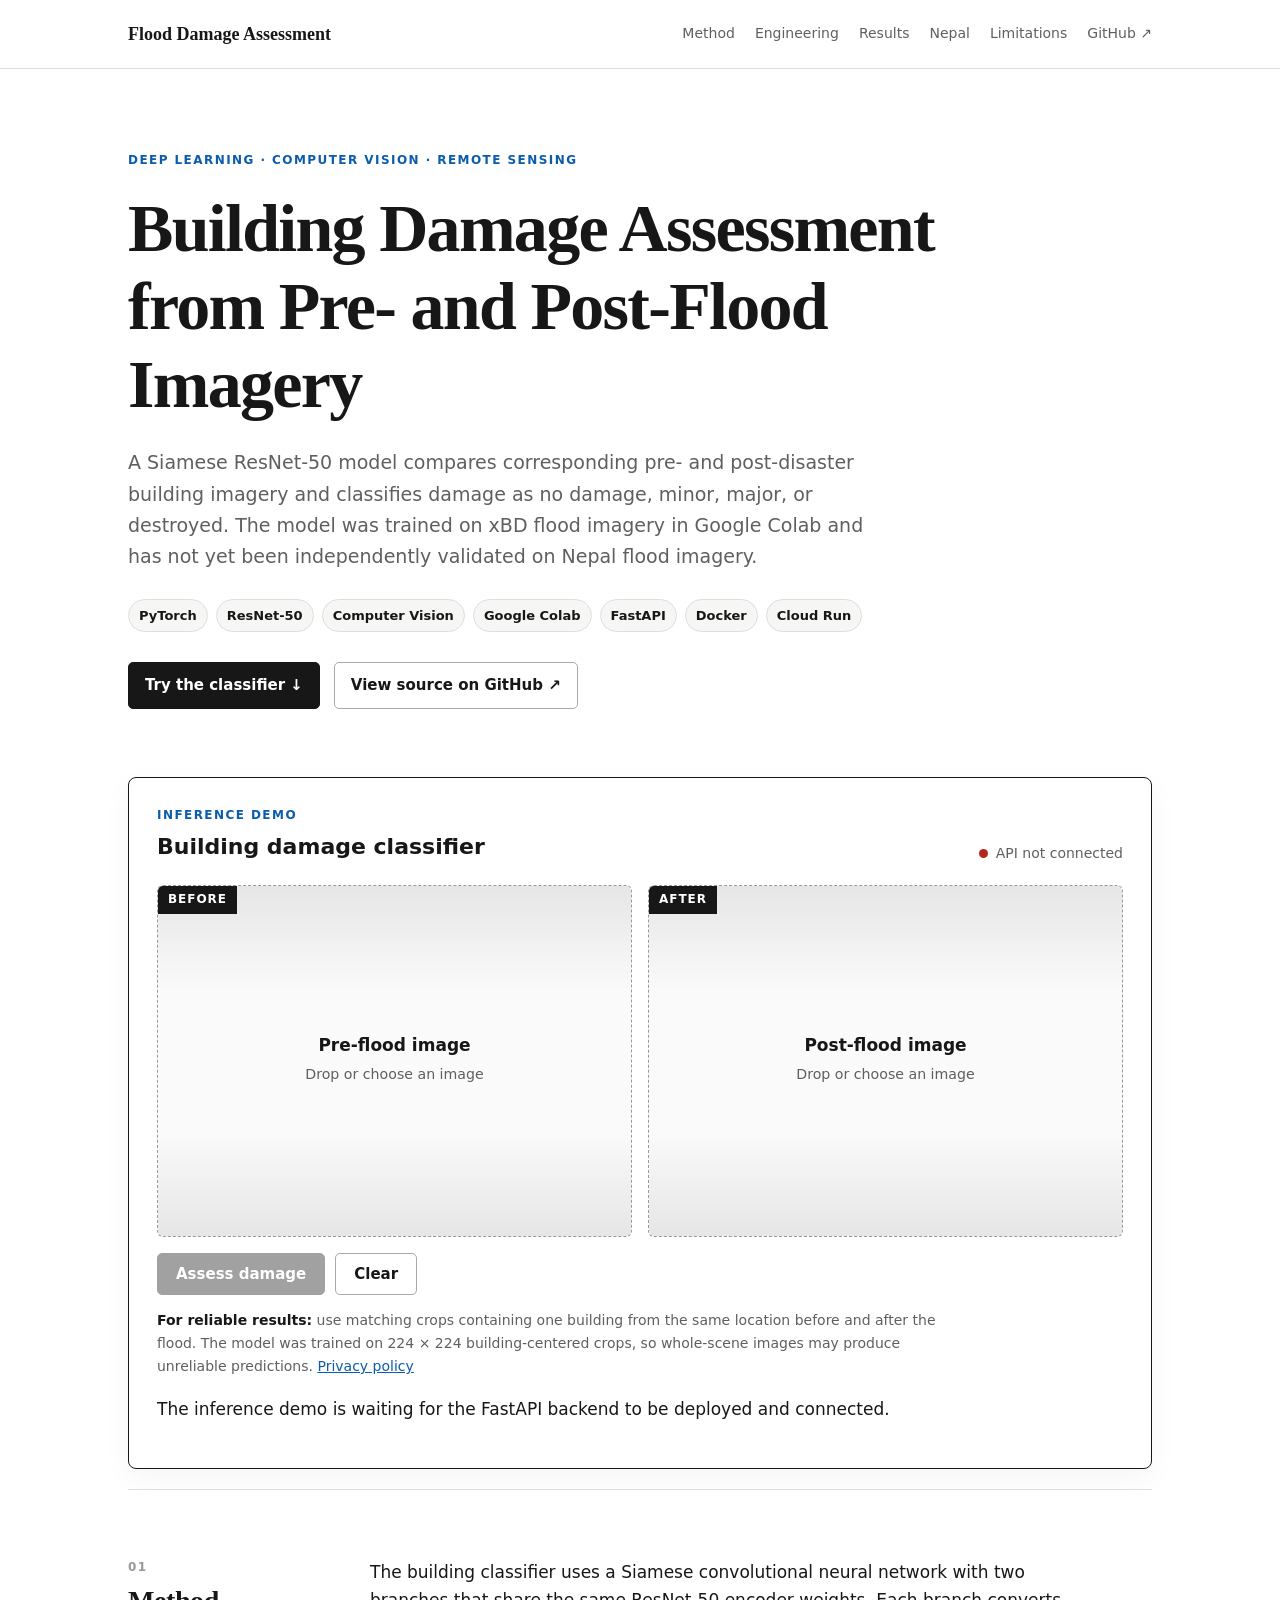
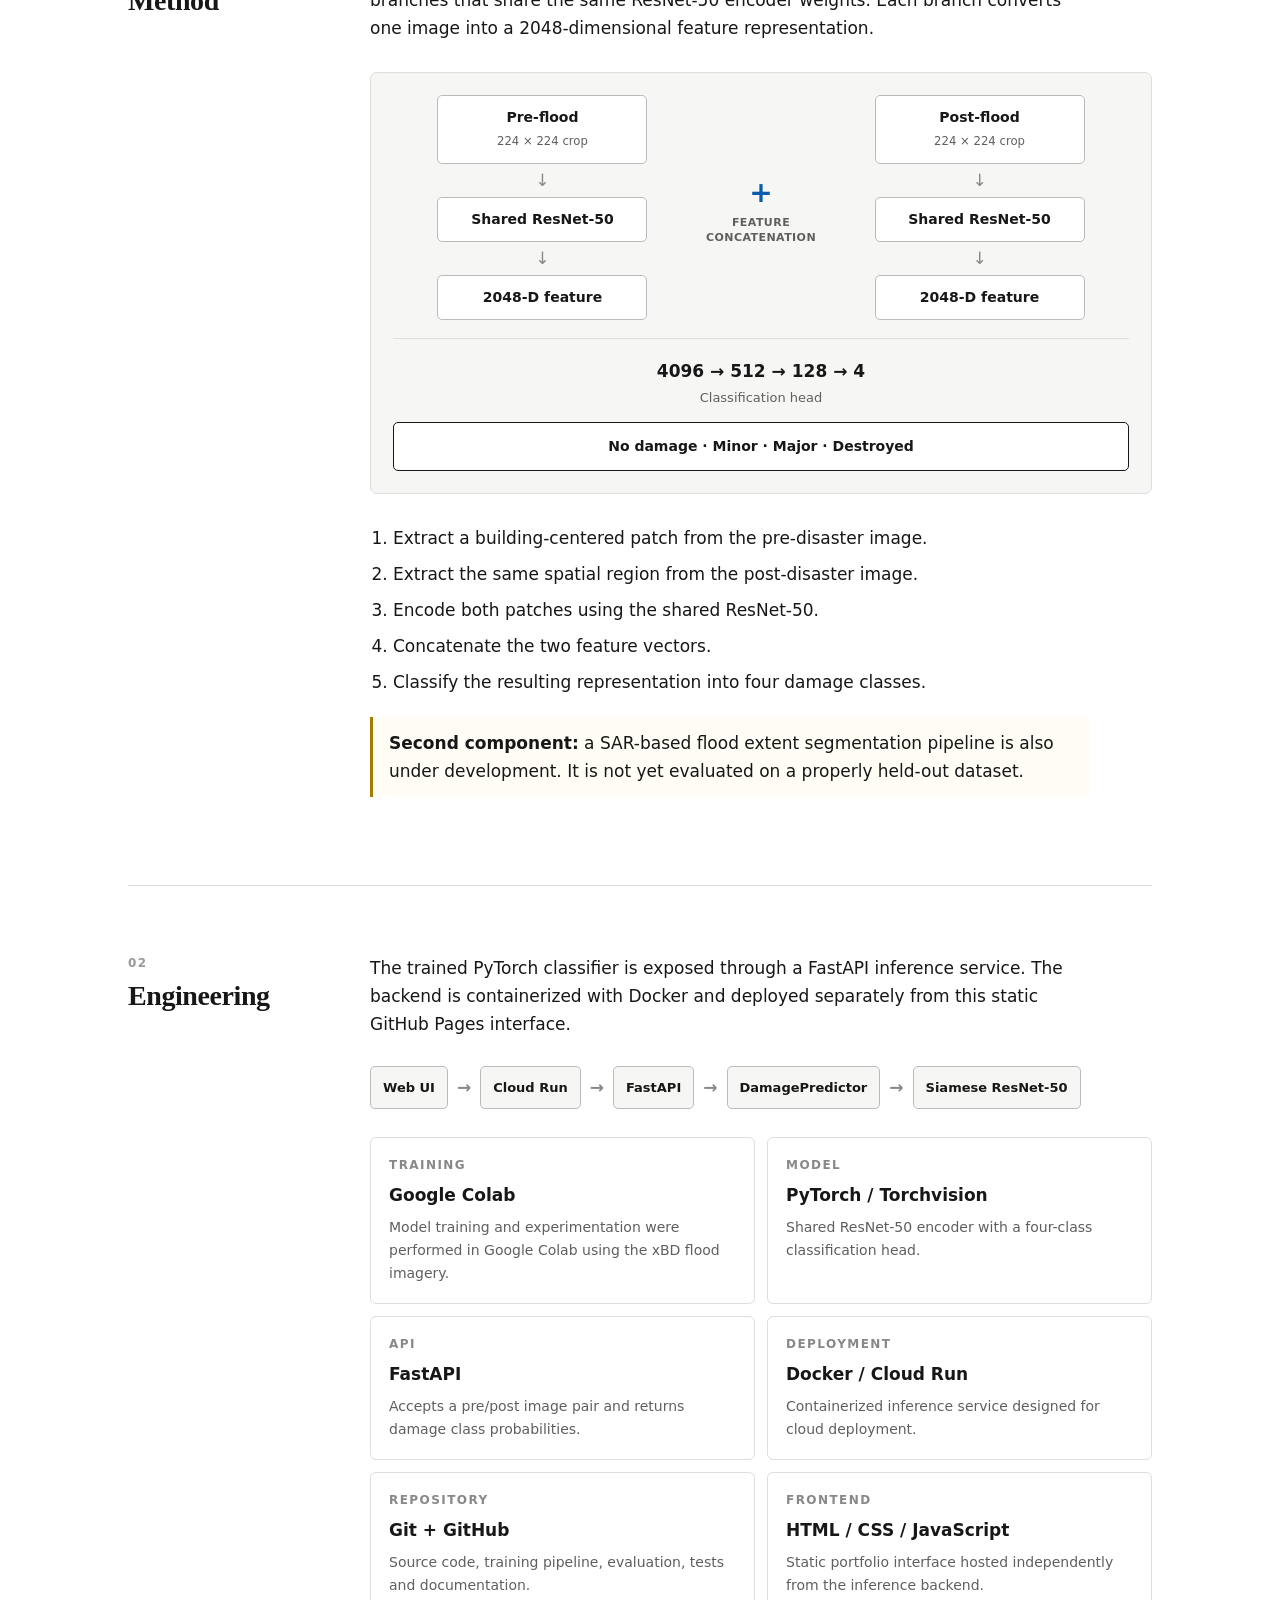
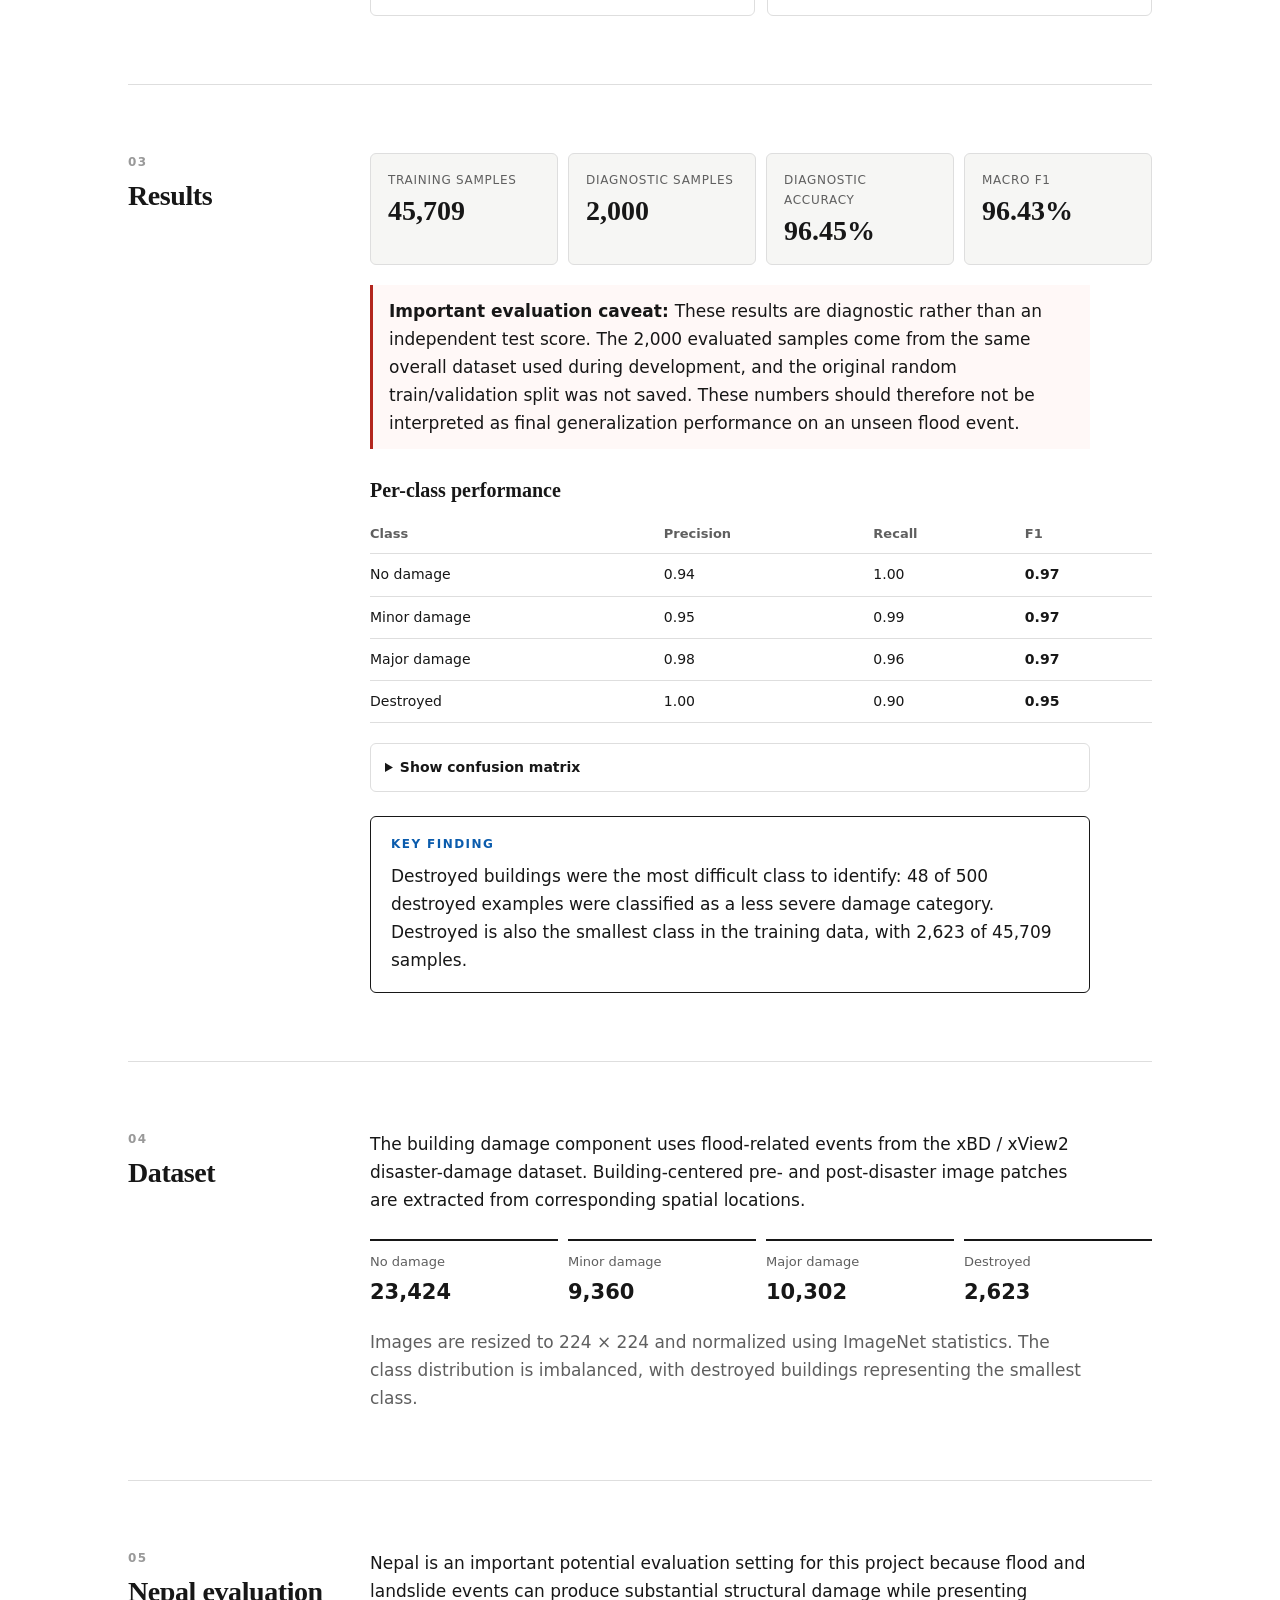
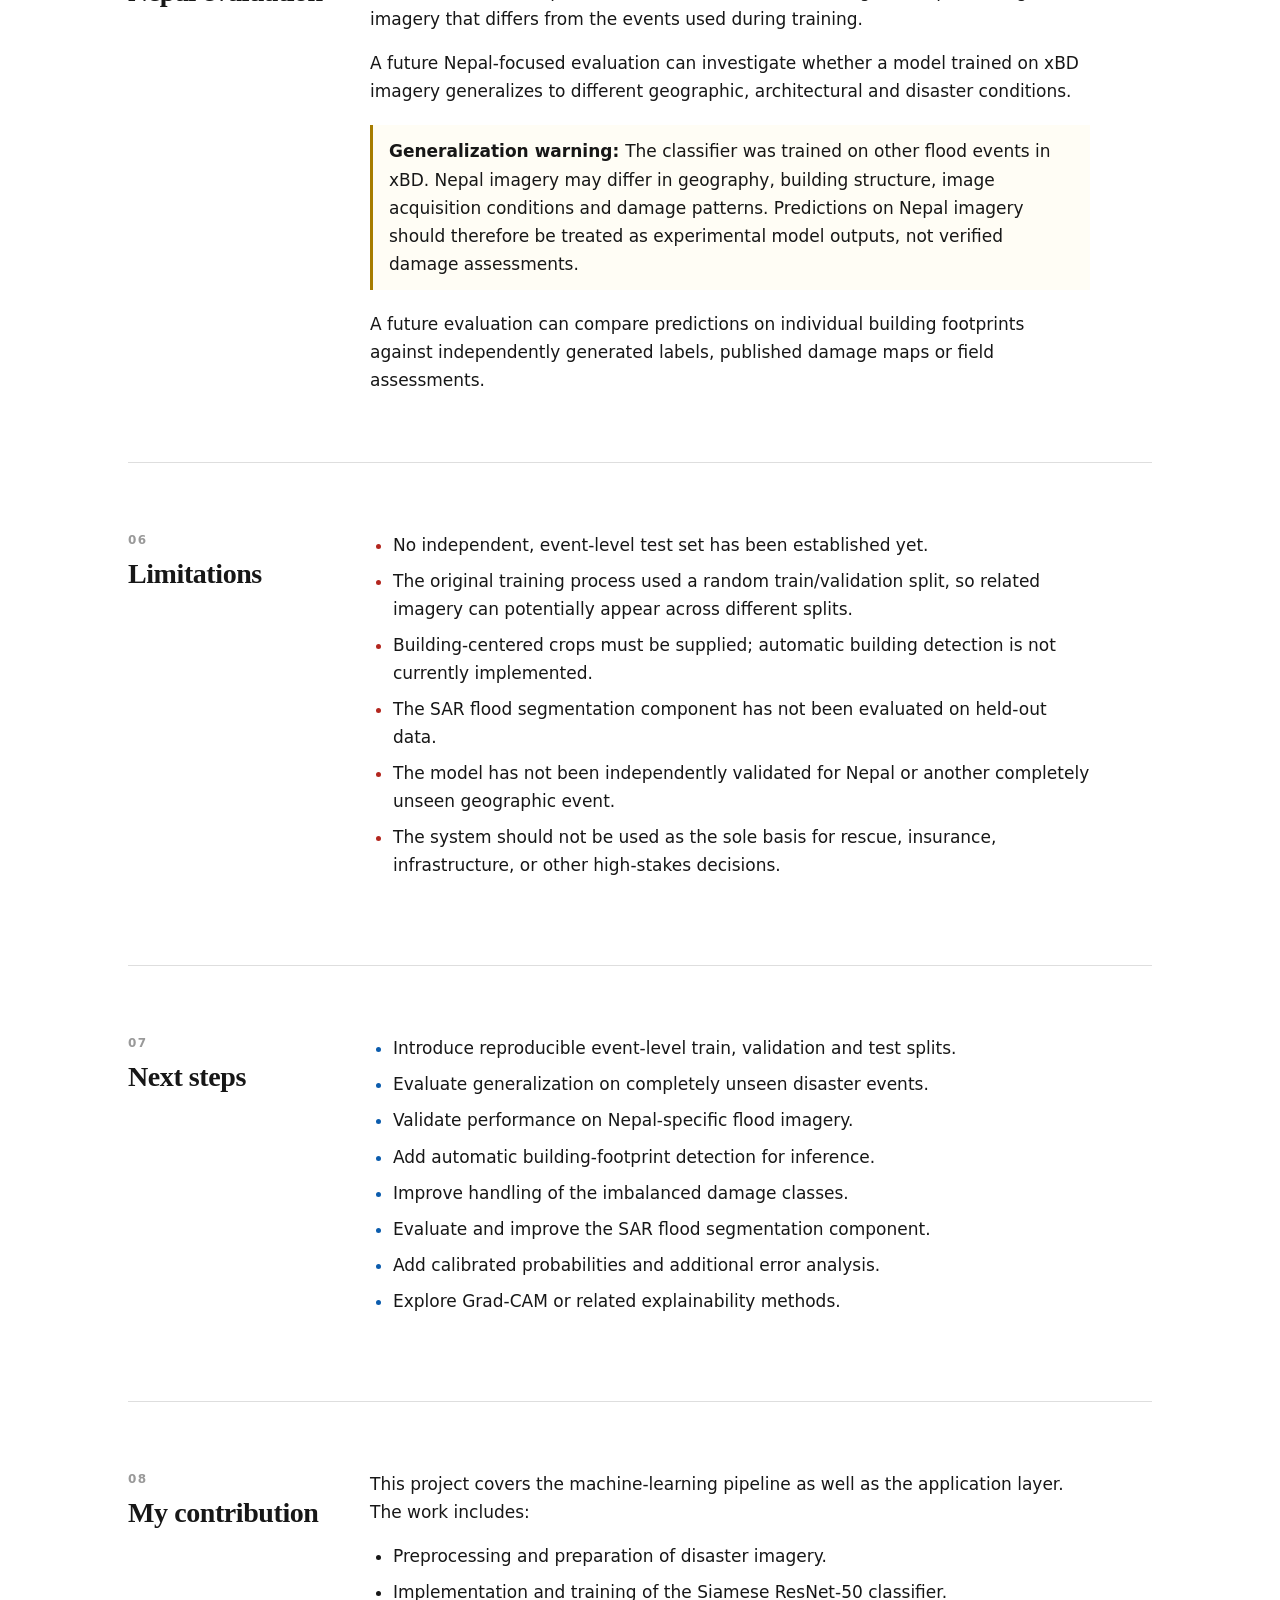
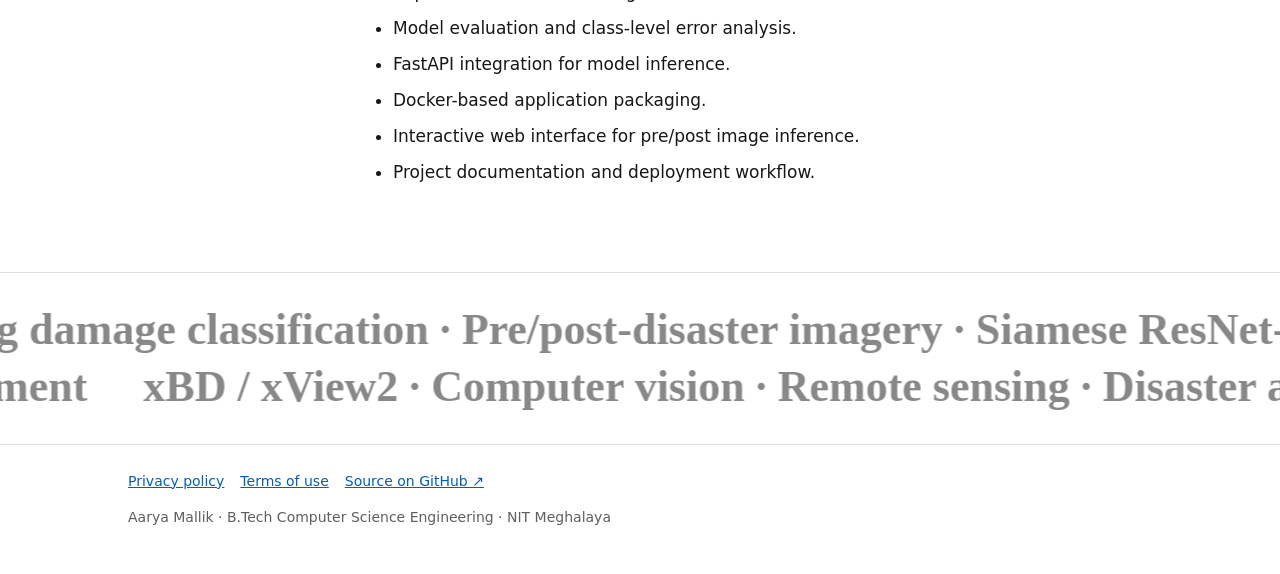
==== commit 6343b938: "Update index.html" ====
--- a/web/index.html
+++ b/web/index.html
@@ -11,6 +11,8 @@
     content="Deep learning prototype for building damage classification from pre- and post-disaster imagery using a Siamese ResNet-50."
   >
 
+  <meta name="theme-color" content="#ffffff">
+
   <link rel="icon" href="./favicon.svg" type="image/svg+xml">
   <link rel="stylesheet" href="./style.css">
 </head>
@@ -20,7 +22,9 @@
 <header>
   <div class="wrap header-inner">
 
-    <a class="brand" href="./">Flood Damage Assessment</a>
+    <a class="brand" href="./">
+      Flood Damage Assessment
+    </a>
 
     <nav aria-label="Main navigation">
       <a href="#how">Method</a>
@@ -28,11 +32,14 @@
       <a href="#results">Results</a>
       <a href="#nepal">Nepal</a>
       <a href="#limits">Limitations</a>
+
       <a
         href="https://github.com/Aaryamallik03/flood_damage_assessment"
         target="_blank"
         rel="noopener noreferrer"
-      >GitHub ↗</a>
+      >
+        GitHub ↗
+      </a>
     </nav>
 
   </div>
@@ -56,7 +63,7 @@
     <p class="lead">
       A Siamese ResNet-50 model compares corresponding pre- and post-disaster
       building imagery and classifies damage as no damage, minor, major, or
-      destroyed. This research prototype was trained on xBD flood imagery
+      destroyed. The model was trained on xBD flood imagery in Google Colab
       and has not yet been independently validated on Nepal flood imagery.
     </p>
 
@@ -64,12 +71,14 @@
       <span>PyTorch</span>
       <span>ResNet-50</span>
       <span>Computer Vision</span>
+      <span>Google Colab</span>
       <span>FastAPI</span>
       <span>Docker</span>
       <span>Cloud Run</span>
     </div>
 
     <div class="hero-links">
+
       <a class="primary-link" href="#demo">
         Try the classifier ↓
       </a>
@@ -82,6 +91,7 @@
       >
         View source on GitHub ↗
       </a>
+
     </div>
 
   </section>
@@ -96,13 +106,22 @@
       <div class="toolhead">
 
         <div>
-          <span class="section-kicker">LIVE INFERENCE</span>
-          <strong>Building damage classifier</strong>
-        </div>
-
-        <div class="status" role="status" aria-live="polite">
+          <span class="section-kicker">
+            INFERENCE DEMO
+          </span>
+
+          <strong>
+            Building damage classifier
+          </strong>
+        </div>
+
+        <div
+          class="status"
+          role="status"
+          aria-live="polite"
+        >
           <span class="dot" id="dot"></span>
-          <span id="stat">Checking model</span>
+          <span id="stat">Checking inference API</span>
         </div>
 
       </div>
@@ -115,18 +134,33 @@
           id="dpre"
           data-cursor="Add before image"
         >
-          <span class="tag">Before</span>
+
+          <span class="tag">
+            Before
+          </span>
 
           <span class="drop-copy">
-            <strong>Pre-flood image</strong>
-            <small>Drop or choose an image</small>
+            <strong>
+              Pre-flood image
+            </strong>
+
+            <small>
+              Drop or choose an image
+            </small>
+
+            <small
+              class="file-name"
+              id="pre-name"
+            ></small>
           </span>
 
           <input
             type="file"
             accept="image/png,image/jpeg,image/jpg,image/tiff"
             id="fpre"
+            aria-label="Choose pre-flood image"
           >
+
         </label>
 
 
@@ -135,18 +169,33 @@
           id="dpost"
           data-cursor="Add after image"
         >
-          <span class="tag">After</span>
+
+          <span class="tag">
+            After
+          </span>
 
           <span class="drop-copy">
-            <strong>Post-flood image</strong>
-            <small>Drop or choose an image</small>
+            <strong>
+              Post-flood image
+            </strong>
+
+            <small>
+              Drop or choose an image
+            </small>
+
+            <small
+              class="file-name"
+              id="post-name"
+            ></small>
           </span>
 
           <input
             type="file"
             accept="image/png,image/jpeg,image/jpg,image/tiff"
             id="fpost"
+            aria-label="Choose post-flood image"
           >
+
         </label>
 
       </div>
@@ -154,7 +203,11 @@
 
       <div class="actions">
 
-        <button id="go" type="button" disabled>
+        <button
+          id="go"
+          type="button"
+          disabled
+        >
           Assess damage
         </button>
 
@@ -170,16 +223,34 @@
 
 
       <p class="hint">
+
         <strong>For reliable results:</strong>
+
         use matching crops containing one building from the same location
         before and after the flood. The model was trained on
         224 × 224 building-centered crops, so whole-scene images may produce
         unreliable predictions.
-        <a href="./privacy.html">Privacy policy</a>.
+
+        <a href="./privacy.html">
+          Privacy policy
+        </a>
+
       </p>
 
 
-      <div id="result" aria-live="polite"></div>
+      <p
+        class="api-note"
+        id="api-note"
+      >
+        The public demo requires the FastAPI inference service to be deployed
+        and connected to this website.
+      </p>
+
+
+      <div
+        id="result"
+        aria-live="polite"
+      ></div>
 
     </div>
 
@@ -236,6 +307,7 @@
 
         <div class="arch-join">
           <span>+</span>
+
           <small>
             Feature<br>
             concatenation
@@ -267,8 +339,15 @@
 
 
         <div class="arch-head">
-          <span>4096 → 512 → 128 → 4</span>
-          <small>Classification head</small>
+
+          <span>
+            4096 → 512 → 128 → 4
+          </span>
+
+          <small>
+            Classification head
+          </small>
+
         </div>
 
 
@@ -307,6 +386,7 @@
       <div class="note">
 
         <strong>Second component:</strong>
+
         a SAR-based flood extent segmentation pipeline is also under
         development. It is not yet evaluated on a properly held-out dataset.
 
@@ -331,8 +411,8 @@
 
       <p>
         The trained PyTorch classifier is exposed through a FastAPI
-        inference service. The backend is containerized with Docker and
-        deployed separately from this static portfolio interface.
+        inference service. The backend is containerized with Docker
+        and deployed separately from this static GitHub Pages interface.
       </p>
 
 
@@ -341,23 +421,33 @@
         aria-label="Application inference pipeline"
       >
 
-        <div class="pipeline-box">Web UI</div>
+        <div class="pipeline-box">
+          Web UI
+        </div>
 
         <span>→</span>
 
-        <div class="pipeline-box">Cloud Run</div>
+        <div class="pipeline-box">
+          Cloud Run
+        </div>
 
         <span>→</span>
 
-        <div class="pipeline-box">FastAPI</div>
+        <div class="pipeline-box">
+          FastAPI
+        </div>
 
         <span>→</span>
 
-        <div class="pipeline-box">DamagePredictor</div>
+        <div class="pipeline-box">
+          DamagePredictor
+        </div>
 
         <span>→</span>
 
-        <div class="pipeline-box">Siamese ResNet-50</div>
+        <div class="pipeline-box">
+          Siamese ResNet-50
+        </div>
 
       </div>
 
@@ -365,8 +455,30 @@
       <div class="engineering-grid">
 
         <div>
-          <span class="mini-label">MODEL</span>
-          <strong>PyTorch / Torchvision</strong>
+          <span class="mini-label">
+            TRAINING
+          </span>
+
+          <strong>
+            Google Colab
+          </strong>
+
+          <p>
+            Model training and experimentation were performed in
+            Google Colab using the xBD flood imagery.
+          </p>
+        </div>
+
+
+        <div>
+          <span class="mini-label">
+            MODEL
+          </span>
+
+          <strong>
+            PyTorch / Torchvision
+          </strong>
+
           <p>
             Shared ResNet-50 encoder with a four-class classification head.
           </p>
@@ -374,17 +486,30 @@
 
 
         <div>
-          <span class="mini-label">API</span>
-          <strong>FastAPI</strong>
+          <span class="mini-label">
+            API
+          </span>
+
+          <strong>
+            FastAPI
+          </strong>
+
           <p>
-            Accepts a pre/post image pair and returns class probabilities.
+            Accepts a pre/post image pair and returns damage class
+            probabilities.
           </p>
         </div>
 
 
         <div>
-          <span class="mini-label">DEPLOYMENT</span>
-          <strong>Docker / Cloud Run</strong>
+          <span class="mini-label">
+            DEPLOYMENT
+          </span>
+
+          <strong>
+            Docker / Cloud Run
+          </strong>
+
           <p>
             Containerized inference service designed for cloud deployment.
           </p>
@@ -392,14 +517,36 @@
 
 
         <div>
-          <span class="mini-label">REPOSITORY</span>
-          <strong>Git + GitHub</strong>
+          <span class="mini-label">
+            REPOSITORY
+          </span>
+
+          <strong>
+            Git + GitHub
+          </strong>
+
           <p>
             Source code, training pipeline, evaluation, tests and
             documentation.
           </p>
         </div>
 
+
+        <div>
+          <span class="mini-label">
+            FRONTEND
+          </span>
+
+          <strong>
+            HTML / CSS / JavaScript
+          </strong>
+
+          <p>
+            Static portfolio interface hosted independently from the
+            inference backend.
+          </p>
+        </div>
+
       </div>
 
     </div>
@@ -446,7 +593,9 @@
 
       <div class="note warning">
 
-        <strong>Important evaluation caveat:</strong>
+        <strong>
+          Important evaluation caveat:
+        </strong>
 
         These results are diagnostic rather than an independent test score.
         The 2,000 evaluated samples come from the same overall dataset used
@@ -469,13 +618,16 @@
         <table>
 
           <thead>
+
             <tr>
               <th>Class</th>
               <th>Precision</th>
               <th>Recall</th>
               <th>F1</th>
             </tr>
+
           </thead>
+
 
           <tbody>
 
@@ -681,15 +833,17 @@
 
 
       <p>
-        The August 2026 Nepal flood event provides a relevant real-world
-        setting for investigating whether a model trained on xBD imagery
-        can generalize to a different geographic and disaster distribution.
+        A future Nepal-focused evaluation can investigate whether a model
+        trained on xBD imagery generalizes to different geographic,
+        architectural and disaster conditions.
       </p>
 
 
       <div class="note">
 
-        <strong>Generalization warning:</strong>
+        <strong>
+          Generalization warning:
+        </strong>
 
         The classifier was trained on other flood events in xBD.
         Nepal imagery may differ in geography, building structure,
@@ -876,7 +1030,11 @@
 
 <!-- CLOSING BAND -->
 
-<div class="band" id="band" aria-hidden="true">
+<div
+  class="band"
+  id="band"
+  aria-hidden="true"
+>
 
   <div class="row">
     <span>
@@ -971,17 +1129,21 @@
 
 
 /*
-  IMPORTANT:
-  If your frontend is on GitHub Pages and your FastAPI backend
-  is deployed on Cloud Run, replace the empty string below with
-  your Cloud Run service URL.
+  ============================================================
+  API CONNECTION
+  ============================================================
+
+  Your model was trained in Google Colab.
+
+  Your FastAPI backend will be deployed separately.
+
+  AFTER the backend is deployed, put its URL here.
 
   Example:
+
   const API_BASE = "https://your-service-xxxxx-uc.a.run.app";
 
-  If the frontend and API are served by the same FastAPI application,
-  leave it as:
-  const API_BASE = "";
+  For now, leave it empty.
 */
 
 const API_BASE = "";
@@ -990,6 +1152,20 @@
 const files = {
   pre: null,
   post: null
+};
+
+
+const objectUrls = {
+  pre: null,
+  post: null
+};
+
+
+const LABELS = {
+  "no-damage": "No damage",
+  "minor-damage": "Minor damage",
+  "major-damage": "Major damage",
+  "destroyed": "Destroyed"
 };
 
 
@@ -1001,14 +1177,6 @@
 };
 
 
-const LABELS = {
-  "no-damage": "No damage",
-  "minor-damage": "Minor damage",
-  "major-damage": "Major damage",
-  "destroyed": "Destroyed"
-};
-
-
 let modelReady = false;
 
 
@@ -1018,15 +1186,45 @@
 
 
 function refresh() {
+
   $("go").disabled = !(
     modelReady &&
     files.pre &&
     files.post
   );
+
 }
 
 
+function setStatus(text, state) {
+
+  $("stat").textContent = text;
+
+  $("dot").className = `dot ${state}`;
+
+}
+
+
 async function checkHealth() {
+
+  if (!API_BASE) {
+
+    modelReady = false;
+
+    setStatus(
+      "API not connected",
+      "off"
+    );
+
+    $("api-note").textContent =
+      "The inference demo is waiting for the FastAPI backend to be deployed and connected.";
+
+    refresh();
+
+    return;
+
+  }
+
 
   try {
 
@@ -1042,7 +1240,7 @@
 
 
     if (!response.ok) {
-      throw new Error("Health check failed");
+      throw new Error("Health check failed.");
     }
 
 
@@ -1054,23 +1252,40 @@
     );
 
 
-    $("dot").className =
-      "dot " + (modelReady ? "on" : "off");
-
-
-    $("stat").textContent = modelReady
-      ? "Model ready"
-      : "Model unavailable";
+    if (modelReady) {
+
+      setStatus(
+        "Model ready",
+        "on"
+      );
+
+      $("api-note").textContent =
+        "Inference API connected. Upload a matching pre/post building pair to run the classifier.";
+
+    } else {
+
+      setStatus(
+        "Model unavailable",
+        "off"
+      );
+
+      $("api-note").textContent =
+        "The API is reachable, but the damage model is not loaded.";
+
+    }
 
 
   } catch (error) {
 
     modelReady = false;
 
-    $("dot").className = "dot off";
-
-    $("stat").textContent =
-      "Inference API unavailable";
+    setStatus(
+      "Inference API unavailable",
+      "off"
+    );
+
+    $("api-note").textContent =
+      "The website could not connect to the inference API.";
 
   }
 
@@ -1080,7 +1295,46 @@
 }
 
 
-function setup(key, input, box) {
+function clearPreview(key, box) {
+
+  if (objectUrls[key]) {
+
+    URL.revokeObjectURL(
+      objectUrls[key]
+    );
+
+    objectUrls[key] = null;
+
+  }
+
+
+  box
+    .querySelector("img")
+    ?.remove();
+
+}
+
+
+function showError(message) {
+
+  const output = $("result");
+
+  output.className = "show";
+
+  output.innerHTML = "";
+
+  const error = document.createElement("p");
+
+  error.className = "err";
+
+  error.textContent = message;
+
+  output.appendChild(error);
+
+}
+
+
+function setup(key, input, box, nameElement) {
 
   const setFile = file => {
 
@@ -1089,27 +1343,51 @@
     }
 
 
-    if (!file.type.startsWith("image/")) {
-
-      $("result").className = "show";
-
-      $("result").innerHTML = `
-        <p class="err">
-          Please choose a valid image file.
-        </p>
-      `;
+    if (
+      !file.type ||
+      !file.type.startsWith("image/")
+    ) {
+
+      showError(
+        "Please choose a valid image file."
+      );
 
       return;
+
     }
 
 
+    const maxSize =
+      15 * 1024 * 1024;
+
+
+    if (file.size > maxSize) {
+
+      showError(
+        "Please choose an image smaller than 15 MB."
+      );
+
+      return;
+
+    }
+
+
     files[key] = file;
 
 
-    box.querySelector("img")?.remove();
-
-
-    const image = document.createElement("img");
+    clearPreview(
+      key,
+      box
+    );
+
+
+    objectUrls[key] =
+      URL.createObjectURL(file);
+
+
+    const image =
+      document.createElement("img");
+
 
     image.alt =
       key === "pre"
@@ -1117,13 +1395,15 @@
         : "Uploaded post-flood building image";
 
 
-    image.src = URL.createObjectURL(file);
+    image.src =
+      objectUrls[key];
 
 
     box.appendChild(image);
 
 
-    const copy = box.querySelector(".drop-copy");
+    const copy =
+      box.querySelector(".drop-copy");
 
 
     if (copy) {
@@ -1131,45 +1411,59 @@
     }
 
 
+    nameElement.textContent =
+      file.name;
+
+
     refresh();
 
   };
 
 
-  input.addEventListener("change", () => {
-
-    setFile(input.files[0]);
-
-  });
-
-
-  box.addEventListener("dragover", event => {
-
-    event.preventDefault();
-
-    box.classList.add("over");
-
-  });
-
-
-  box.addEventListener("dragleave", () => {
-
-    box.classList.remove("over");
-
-  });
-
-
-  box.addEventListener("drop", event => {
-
-    event.preventDefault();
-
-    box.classList.remove("over");
-
-    setFile(
-      event.dataTransfer.files[0]
-    );
-
-  });
+  input.addEventListener(
+    "change",
+    () => {
+      setFile(input.files[0]);
+    }
+  );
+
+
+  box.addEventListener(
+    "dragover",
+    event => {
+
+      event.preventDefault();
+
+      box.classList.add("over");
+
+    }
+  );
+
+
+  box.addEventListener(
+    "dragleave",
+    () => {
+
+      box.classList.remove("over");
+
+    }
+  );
+
+
+  box.addEventListener(
+    "drop",
+    event => {
+
+      event.preventDefault();
+
+      box.classList.remove("over");
+
+      setFile(
+        event.dataTransfer.files[0]
+      );
+
+    }
+  );
 
 }
 
@@ -1177,14 +1471,16 @@
 setup(
   "pre",
   $("fpre"),
-  $("dpre")
+  $("dpre"),
+  $("pre-name")
 );
 
 
 setup(
   "post",
   $("fpost"),
-  $("dpost")
+  $("dpost"),
+  $("post-name")
 );
 
 
@@ -1196,9 +1492,24 @@
     files.post = null;
 
 
-    document
-      .querySelectorAll(".drop img")
-      .forEach(image => image.remove());
+    clearPreview(
+      "pre",
+      $("dpre")
+    );
+
+
+    clearPreview(
+      "post",
+      $("dpost")
+    );
+
+
+    $("pre-name").textContent = "";
+    $("post-name").textContent = "";
+
+
+    $("fpre").value = "";
+    $("fpost").value = "";
 
 
     document
@@ -1208,10 +1519,6 @@
       });
 
 
-    $("fpre").value = "";
-    $("fpost").value = "";
-
-
     $("result").className = "";
     $("result").innerHTML = "";
 
@@ -1226,12 +1533,17 @@
   "click",
   async () => {
 
-    if (!files.pre || !files.post) {
+    if (
+      !modelReady ||
+      !files.pre ||
+      !files.post
+    ) {
       return;
     }
 
 
-    const output = $("result");
+    const output =
+      $("result");
 
 
     output.className =
@@ -1267,32 +1579,39 @@
 
     try {
 
-      const response = await fetch(
-        apiUrl("/predict/damage"),
-        {
-          method: "POST",
-          body: formData
-        }
-      );
+      const response =
+        await fetch(
+          apiUrl("/predict/damage"),
+          {
+            method: "POST",
+            body: formData
+          }
+        );
 
 
       let data;
 
 
       try {
-        data = await response.json();
+
+        data =
+          await response.json();
+
       } catch {
+
         throw new Error(
           "The inference server returned an invalid response."
         );
+
       }
 
 
       if (!response.ok) {
 
         throw new Error(
-          data.detail ||
-          "Prediction request failed."
+          typeof data.detail === "string"
+            ? data.detail
+            : "Prediction request failed."
         );
 
       }
@@ -1324,89 +1643,159 @@
               );
 
 
-            return `
-              <div class="bar">
-
-                <span>
-                  ${LABELS[key] || key}
-                </span>
-
-                <div class="track">
-
-                  <div
-                    class="fill"
-                    data-w="${(
-                      probability * 100
-                    ).toFixed(1)}"
-                    style="background:${
-                      COLORS[key] ||
-                      "var(--ink)"
-                    }"
-                  ></div>
-
-                </div>
-
-                <span>
-                  ${(
-                    probability * 100
-                  ).toFixed(1)}%
-                </span>
-
-              </div>
-            `;
-
-          })
-          .join("");
-
-
-      output.innerHTML = `
-
-        <div class="result-heading">
-
-          <span class="section-kicker">
-            MODEL OUTPUT
-          </span>
-
-          <div class="verdict">
-
-            <h3
-              style="
-                color:${
-                  COLORS[predictedClass] ||
-                  "var(--ink)"
-                }
-              "
-            >
-              ${
-                LABELS[predictedClass] ||
-                predictedClass
-              }
-            </h3>
-
-            <span>
-              ${(
-                confidence * 100
-              ).toFixed(1)}% model confidence
-            </span>
-
-          </div>
-
-        </div>
-
-
-        <p class="result-note">
-          Classification based on the submitted
-          pre- and post-flood building crops.
-          Model confidence is not the same as
-          calibrated certainty.
-        </p>
-
-
-        <div class="bars">
-          ${bars}
-        </div>
-
-      `;
+            const row =
+              document.createElement("div");
+
+
+            row.className = "bar";
+
+
+            const label =
+              document.createElement("span");
+
+
+            label.textContent =
+              LABELS[key] || key;
+
+
+            const track =
+              document.createElement("div");
+
+
+            track.className = "track";
+
+
+            const fill =
+              document.createElement("div");
+
+
+            fill.className = "fill";
+
+            fill.dataset.w =
+              (
+                probability * 100
+              ).toFixed(1);
+
+
+            fill.style.background =
+              COLORS[key] ||
+              "var(--ink)";
+
+
+            const valueText =
+              document.createElement("span");
+
+
+            valueText.textContent =
+              `${(
+                probability * 100
+              ).toFixed(1)}%`;
+
+
+            track.appendChild(fill);
+
+            row.appendChild(label);
+            row.appendChild(track);
+            row.appendChild(valueText);
+
+
+            return row;
+
+          });
+
+
+      output.innerHTML = "";
+
+
+      const heading =
+        document.createElement("div");
+
+      heading.className =
+        "result-heading";
+
+
+      const kicker =
+        document.createElement("span");
+
+      kicker.className =
+        "section-kicker";
+
+      kicker.textContent =
+        "MODEL OUTPUT";
+
+
+      const verdict =
+        document.createElement("div");
+
+      verdict.className =
+        "verdict";
+
+
+      const title =
+        document.createElement("h3");
+
+      title.textContent =
+        LABELS[predictedClass] ||
+        predictedClass ||
+        "Unknown";
+
+
+      title.style.color =
+        COLORS[predictedClass] ||
+        "var(--ink)";
+
+
+      const confidenceText =
+        document.createElement("span");
+
+
+      confidenceText.textContent =
+        `${(
+          confidence * 100
+        ).toFixed(1)}% model confidence`;
+
+
+      verdict.appendChild(title);
+
+      verdict.appendChild(
+        confidenceText
+      );
+
+
+      heading.appendChild(kicker);
+
+      heading.appendChild(verdict);
+
+
+      const note =
+        document.createElement("p");
+
+      note.className =
+        "result-note";
+
+      note.textContent =
+        "Classification based on the submitted pre- and post-flood building crops. Model confidence is not the same as calibrated certainty.";
+
+
+      const barsContainer =
+        document.createElement("div");
+
+      barsContainer.className =
+        "bars";
+
+
+      bars.forEach(
+        bar => barsContainer.appendChild(bar)
+      );
+
+
+      output.appendChild(heading);
+
+      output.appendChild(note);
+
+      output.appendChild(
+        barsContainer
+      );
 
 
       requestAnimationFrame(() => {
@@ -1416,7 +1805,7 @@
           .forEach(fill => {
 
             fill.style.width =
-              fill.dataset.w + "%";
+              `${fill.dataset.w}%`;
 
           });
 
@@ -1425,14 +1814,25 @@
 
     } catch (error) {
 
-      output.innerHTML = `
-        <p class="err">
-          ${
-            error.message ||
-            "Unable to connect to the inference API."
-          }
-        </p>
-      `;
+      output.className = "show";
+
+      output.innerHTML = "";
+
+
+      const message =
+        document.createElement("p");
+
+
+      message.className =
+        "err";
+
+
+      message.textContent =
+        error.message ||
+        "Unable to connect to the inference API.";
+
+
+      output.appendChild(message);
 
     }
 
@@ -1462,7 +1862,9 @@
   }
 
 
-  const cursor = $("cur");
+  const cursor =
+    $("cur");
+
 
   const label =
     cursor.querySelector(".lab");
@@ -1526,7 +1928,8 @@
 
 (function() {
 
-  const band = $("band");
+  const band =
+    $("band");
 
 
   if (
@@ -1616,6 +2019,7 @@
     if (velocity > 20) {
       direction = 1;
     }
+
 
     if (velocity < -20) {
       direction = -1;
@@ -1652,9 +2056,13 @@
           `translateX(
             -${
               (
-                (positions[index] % width) +
+                (
+                  positions[index] %
+                  width
+                ) +
                 width
-              ) % width
+              ) %
+              width
             }px
           )`;
 
--- a/web/style.css
+++ b/web/style.css
@@ -3,7 +3,6 @@
   --ink:#171717;
   --mute:#5f5f5f;
   --line:#dedede;
-  --line-dark:#b8b8b8;
   --soft:#f6f6f4;
   --soft-blue:#f4f8fc;
   --link:#0b5cad;
@@ -33,6 +32,7 @@
   color:var(--ink);
   font:400 17px/1.65 system-ui,-apple-system,"Segoe UI",Roboto,sans-serif;
   -webkit-font-smoothing:antialiased;
+  text-rendering:optimizeLegibility;
 }
 
 h1,
@@ -48,34 +48,30 @@
   letter-spacing:-.025em;
 }
 
-h2,
-h3{
-  letter-spacing:-.012em;
-}
-
-p{
-  text-wrap:pretty;
+h2{
+  letter-spacing:-.015em;
 }
 
 a{
   color:var(--link);
 }
 
-:focus-visible{
+a:focus-visible,
+button:focus-visible,
+.drop:focus-within{
   outline:3px solid var(--link);
   outline-offset:3px;
 }
 
 .wrap{
+  width:100%;
   max-width:1080px;
   margin:0 auto;
   padding:0 28px;
 }
 
 
-/* =========================
-   HEADER
-========================= */
+/* HEADER */
 
 header{
   position:sticky;
@@ -83,8 +79,7 @@
   z-index:20;
   background:rgba(255,255,255,.96);
   border-bottom:1px solid var(--line);
-  backdrop-filter:blur(12px);
-  -webkit-backdrop-filter:blur(12px);
+  backdrop-filter:blur(10px);
 }
 
 .header-inner{
@@ -92,7 +87,6 @@
   justify-content:space-between;
   align-items:center;
   gap:20px;
-  flex-wrap:wrap;
   min-height:68px;
 }
 
@@ -105,16 +99,17 @@
 
 header nav{
   display:flex;
-  gap:19px;
+  gap:20px;
   flex-wrap:wrap;
   align-items:center;
+  justify-content:flex-end;
 }
 
 header nav a{
   color:var(--mute);
   text-decoration:none;
   font-size:14px;
-  transition:color .15s ease;
+  transition:color .2s ease;
 }
 
 header nav a:hover{
@@ -123,9 +118,7 @@
 }
 
 
-/* =========================
-   HERO
-========================= */
+/* HERO */
 
 .hero{
   padding:82px 0 68px;
@@ -155,10 +148,9 @@
 }
 
 .hero .lead{
-  max-width:770px;
+  max-width:760px;
   color:var(--mute);
   font-size:19px;
-  line-height:1.7;
   margin:24px 0 0;
 }
 
@@ -181,7 +173,7 @@
 .hero-links{
   display:flex;
   flex-wrap:wrap;
-  gap:12px;
+  gap:14px;
   margin-top:30px;
 }
 
@@ -194,10 +186,9 @@
   font-weight:600;
   font-size:15px;
   transition:
-    background .15s ease,
-    border-color .15s ease,
-    color .15s ease,
-    transform .15s ease;
+    background .2s ease,
+    border-color .2s ease,
+    color .2s ease;
 }
 
 .primary-link{
@@ -208,7 +199,6 @@
 
 .primary-link:hover{
   background:#333;
-  transform:translateY(-1px);
 }
 
 .secondary-link{
@@ -219,13 +209,10 @@
 
 .secondary-link:hover{
   border-color:var(--ink);
-  transform:translateY(-1px);
-}
-
-
-/* =========================
-   DEMO
-========================= */
+}
+
+
+/* DEMO */
 
 .tool-section{
   padding-bottom:20px;
@@ -236,7 +223,7 @@
   border-radius:8px;
   padding:28px;
   background:#fff;
-  box-shadow:0 12px 35px rgba(0,0,0,.045);
+  box-shadow:0 10px 30px rgba(0,0,0,.04);
 }
 
 .toolhead{
@@ -245,13 +232,12 @@
   align-items:flex-end;
   flex-wrap:wrap;
   gap:16px;
-  margin-bottom:22px;
+  margin-bottom:20px;
 }
 
 .toolhead strong{
   display:block;
   font-size:22px;
-  line-height:1.25;
   margin-top:3px;
 }
 
@@ -260,38 +246,29 @@
   font-family:system-ui,-apple-system,"Segoe UI",Roboto,sans-serif;
 }
 
-.tool-subtitle{
-  color:var(--mute);
-  font-size:14px;
-  margin:5px 0 0;
-  max-width:520px;
-}
-
 .status{
-  font-size:14px;
   display:flex;
   align-items:center;
   gap:8px;
   color:var(--mute);
-  white-space:nowrap;
+  font-size:14px;
 }
 
 .dot{
   width:9px;
   height:9px;
+  flex:0 0 9px;
   border-radius:50%;
   background:#999;
-  flex:none;
 }
 
 .dot.on{
   background:var(--c0);
-  box-shadow:0 0 0 3px rgba(47,125,75,.12);
+  box-shadow:0 0 0 4px rgba(47,125,75,.08);
 }
 
 .dot.off{
   background:var(--c3);
-  box-shadow:0 0 0 3px rgba(179,38,30,.1);
 }
 
 .pair{
@@ -302,7 +279,7 @@
 
 .drop{
   position:relative;
-  aspect-ratio:1.4;
+  aspect-ratio:1.35;
   border:1px dashed #999;
   border-radius:6px;
   display:grid;
@@ -324,8 +301,8 @@
   background:var(--soft-blue);
 }
 
-.drop:hover{
-  transform:translateY(-1px);
+.drop:active{
+  transform:scale(.995);
 }
 
 .drop input{
@@ -335,7 +312,7 @@
   height:100%;
   opacity:0;
   cursor:pointer;
-  z-index:5;
+  z-index:4;
 }
 
 .drop img{
@@ -353,17 +330,13 @@
   inset:0;
   z-index:2;
   background:linear-gradient(
-    to top,
-    rgba(0,0,0,.48),
-    rgba(0,0,0,0) 48%
+    to bottom,
+    rgba(0,0,0,.08),
+    transparent 30%,
+    transparent 70%,
+    rgba(0,0,0,.08)
   );
-  opacity:0;
   pointer-events:none;
-  transition:opacity .2s ease;
-}
-
-.drop.has-image::after{
-  opacity:1;
 }
 
 .drop-copy{
@@ -372,90 +345,34 @@
   display:grid;
   gap:4px;
   padding:20px;
-}
-
-.drop.has-image .drop-copy{
-  position:absolute;
-  left:0;
-  right:0;
-  bottom:0;
-  color:#fff;
-  text-align:left;
-  padding:18px;
+  transition:opacity .2s ease;
 }
 
 .drop-copy strong{
   color:var(--ink);
 }
 
-.drop.has-image .drop-copy strong{
-  color:#fff;
-}
-
 .drop-copy small{
   color:var(--mute);
-  font-size:12px;
-}
-
-.drop.has-image .drop-copy small{
-  color:rgba(255,255,255,.82);
-}
-
-.upload-icon,
-.upload-success,
-.upload-error-icon{
-  display:grid;
-  place-items:center;
-  width:34px;
-  height:34px;
-  margin:0 auto 5px;
-  border:1px solid var(--line-dark);
-  border-radius:50%;
-  background:#fff;
-  color:var(--ink);
-  font-size:18px;
-  font-weight:600;
-}
-
-.upload-success{
-  color:var(--c0);
-  border-color:rgba(47,125,75,.35);
-}
-
-.drop.has-image .upload-success{
-  display:none;
-}
-
-.upload-error-icon{
-  color:var(--c3);
-}
-
-.drop.has-image .upload-icon{
-  display:none;
 }
 
 .drop .tag{
   position:absolute;
   left:0;
   top:0;
-  z-index:6;
+  z-index:5;
   background:var(--ink);
   color:#fff;
-  font-size:11px;
+  font-size:12px;
   font-weight:700;
-  letter-spacing:.09em;
+  letter-spacing:.08em;
   text-transform:uppercase;
-  padding:5px 10px;
+  padding:4px 10px;
 }
 
 .drop.nocursor,
 .drop.nocursor input{
   cursor:none;
-}
-
-.upload-error{
-  border-color:var(--c3);
-  background:#fff8f7;
 }
 
 .actions{
@@ -466,7 +383,8 @@
 }
 
 button{
-  font:600 15px system-ui,sans-serif;
+  appearance:none;
+  font:600 15px system-ui,-apple-system,"Segoe UI",Roboto,sans-serif;
   background:var(--ink);
   color:#fff;
   border:1px solid var(--ink);
@@ -474,18 +392,18 @@
   padding:11px 18px;
   cursor:pointer;
   transition:
-    background .15s ease,
-    transform .15s ease,
-    opacity .15s ease;
+    background .2s ease,
+    border-color .2s ease,
+    opacity .2s ease,
+    transform .15s ease;
 }
 
 button:hover:not(:disabled){
   background:#333;
-  transform:translateY(-1px);
 }
 
 button:active:not(:disabled){
-  transform:translateY(0);
+  transform:translateY(1px);
 }
 
 button:disabled{
@@ -500,16 +418,15 @@
 }
 
 button.ghost:hover:not(:disabled){
-  background:var(--soft);
   border-color:var(--ink);
+  background:#fafafa;
 }
 
 .hint{
   color:var(--mute);
   font-size:14px;
-  line-height:1.6;
   margin:14px 0 0;
-  max-width:800px;
+  max-width:780px;
 }
 
 .hint strong{
@@ -517,9 +434,7 @@
 }
 
 
-/* =========================
-   RESULTS
-========================= */
+/* RESULTS */
 
 #result{
   display:none;
@@ -556,28 +471,23 @@
 .result-note{
   color:var(--mute);
   font-size:14px;
-  max-width:680px;
+  max-width:650px;
   margin:8px 0 0;
 }
 
 .bars{
-  margin-top:20px;
+  margin-top:18px;
   display:grid;
   gap:10px;
-  max-width:650px;
+  max-width:620px;
 }
 
 .bar{
   display:grid;
-  grid-template-columns:120px 1fr 58px;
+  grid-template-columns:120px minmax(100px,1fr) 58px;
   gap:10px;
   align-items:center;
   font-size:14px;
-}
-
-.bar > span:last-child{
-  text-align:right;
-  font-variant-numeric:tabular-nums;
 }
 
 .track{
@@ -604,6 +514,7 @@
 .spinner{
   width:15px;
   height:15px;
+  flex:0 0 15px;
   border:2px solid #ccc;
   border-top-color:var(--ink);
   border-radius:50%;
@@ -616,31 +527,17 @@
   }
 }
 
-.error-box{
-  border-left:3px solid var(--c3);
-  background:#fff8f7;
-  padding:13px 16px;
-  max-width:720px;
-}
-
-.error-box strong{
-  display:block;
-}
-
-.error-box p{
-  color:var(--mute);
-  font-size:14px;
-  margin:4px 0 0;
-}
-
-
-/* =========================
-   SECTIONS
-========================= */
+.err{
+  color:var(--c3);
+  font-size:14px;
+}
+
+
+/* SECTIONS */
 
 .sec{
   display:grid;
-  grid-template-columns:200px 1fr;
+  grid-template-columns:200px minmax(0,1fr);
   gap:42px;
   padding:68px 0;
   border-top:1px solid var(--line);
@@ -698,9 +595,7 @@
 }
 
 
-/* =========================
-   ARCHITECTURE
-========================= */
+/* METHOD / ARCHITECTURE */
 
 .architecture{
   display:grid;
@@ -733,10 +628,8 @@
 }
 
 .arch-box small{
-  display:block;
   color:var(--mute);
   font-weight:400;
-  font-size:12px;
 }
 
 .arch-arrow{
@@ -790,9 +683,7 @@
 }
 
 
-/* =========================
-   ENGINEERING
-========================= */
+/* ENGINEERING */
 
 .pipeline{
   display:flex;
@@ -829,8 +720,8 @@
   border-radius:6px;
   background:#fff;
   transition:
-    border-color .15s ease,
-    transform .15s ease;
+    border-color .2s ease,
+    transform .2s ease;
 }
 
 .engineering-grid > div:hover{
@@ -855,9 +746,7 @@
 }
 
 
-/* =========================
-   NOTES
-========================= */
+/* NOTES */
 
 .note{
   border-left:3px solid var(--c1);
@@ -877,31 +766,7 @@
 }
 
 
-/* =========================
-   RESULTS METRICS
-========================= */
-
-.result-status{
-  display:inline-flex;
-  align-items:center;
-  gap:8px;
-  margin-bottom:14px;
-  padding:6px 10px;
-  border:1px solid var(--line);
-  border-radius:999px;
-  background:var(--soft);
-  color:var(--mute);
-  font-size:12px;
-  font-weight:600;
-}
-
-.result-status-dot{
-  width:7px;
-  height:7px;
-  border-radius:50%;
-  background:var(--c1);
-  flex:none;
-}
+/* METRICS */
 
 .metric-grid{
   display:grid;
@@ -923,19 +788,16 @@
   font-size:12px;
   text-transform:uppercase;
   letter-spacing:.06em;
-  line-height:1.4;
 }
 
 .metric strong{
   display:block;
-  margin-top:6px;
+  margin-top:5px;
   font:600 28px/1.1 "Iowan Old Style","Palatino Linotype",Georgia,serif;
 }
 
 
-/* =========================
-   TABLES
-========================= */
+/* TABLES */
 
 .subheading{
   font-size:20px;
@@ -945,7 +807,6 @@
 .table-wrap{
   overflow-x:auto;
   margin-bottom:20px;
-  -webkit-overflow-scrolling:touch;
 }
 
 table{
@@ -1004,9 +865,7 @@
 }
 
 
-/* =========================
-   KEY FINDING
-========================= */
+/* KEY FINDING */
 
 .finding{
   border:1px solid var(--ink);
@@ -1025,9 +884,7 @@
 }
 
 
-/* =========================
-   DATASET
-========================= */
+/* DATASET */
 
 .class-grid{
   display:grid;
@@ -1054,9 +911,7 @@
 }
 
 
-/* =========================
-   LISTS
-========================= */
+/* LISTS */
 
 .limits-list li::marker{
   color:var(--c3);
@@ -1067,9 +922,7 @@
 }
 
 
-/* =========================
-   CLOSING BAND
-========================= */
+/* CLOSING BAND */
 
 .band{
   border-top:1px solid var(--line);
@@ -1100,9 +953,7 @@
 }
 
 
-/* =========================
-   FOOTER
-========================= */
+/* FOOTER */
 
 footer{
   border-top:1px solid var(--line);
@@ -1126,9 +977,7 @@
 }
 
 
-/* =========================
-   LEGAL
-========================= */
+/* LEGAL */
 
 .legal{
   padding:40px 0 56px;
@@ -1155,9 +1004,7 @@
 }
 
 
-/* =========================
-   CUSTOM CURSOR
-========================= */
+/* CUSTOM CURSOR */
 
 #cur{
   position:fixed;
@@ -1198,9 +1045,7 @@
 }
 
 
-/* =========================
-   RESPONSIVE
-========================= */
+/* RESPONSIVE */
 
 @media (max-width:900px){
 
@@ -1209,6 +1054,12 @@
     padding-right:22px;
   }
 
+  .header-inner{
+    align-items:flex-start;
+    padding-top:12px;
+    padding-bottom:12px;
+  }
+
   .sec{
     grid-template-columns:150px 1fr;
     gap:25px;
@@ -1229,17 +1080,13 @@
 
   .header-inner{
     align-items:flex-start;
-    padding-top:13px;
-    padding-bottom:13px;
   }
 
   header nav{
     width:100%;
-    gap:10px 17px;
-  }
-
-  header nav a{
-    font-size:13px;
+    gap:12px 17px;
+    padding-bottom:5px;
+    justify-content:flex-start;
   }
 
   .hero{
@@ -1264,10 +1111,6 @@
     position:static;
   }
 
-  .sec h2{
-    font-size:26px;
-  }
-
   .architecture{
     grid-template-columns:1fr;
   }
@@ -1294,6 +1137,10 @@
 
   .engineering-grid{
     grid-template-columns:1fr;
+  }
+
+  .pipeline{
+    align-items:stretch;
   }
 
 }
@@ -1306,34 +1153,14 @@
     padding-right:17px;
   }
 
-  .header-inner{
-    min-height:auto;
-  }
-
   .brand{
     font-size:17px;
   }
 
-  header nav{
-    gap:8px 14px;
-  }
-
-  header nav a{
-    font-size:12px;
-  }
-
   .tool{
     padding:19px;
   }
 
-  .toolhead{
-    align-items:flex-start;
-  }
-
-  .status{
-    white-space:normal;
-  }
-
   .pair{
     grid-template-columns:1fr;
   }
@@ -1359,27 +1186,41 @@
   }
 
   .bar{
-    grid-template-columns:90px 1fr 50px;
+    grid-template-columns:90px minmax(80px,1fr) 50px;
     gap:8px;
   }
 
   .pipeline{
     display:grid;
     grid-template-columns:1fr;
+    gap:7px;
   }
 
   .pipeline > span{
     text-align:center;
     transform:rotate(90deg);
+    height:10px;
   }
 
   table{
     min-width:520px;
   }
 
+}
+
+
+@media (max-width:380px){
+
+  .metric-grid{
+    grid-template-columns:1fr;
+  }
+
+  .class-grid{
+    grid-template-columns:1fr;
+  }
+
   .hero-links{
     flex-direction:column;
-    align-items:stretch;
   }
 
   .primary-link,
@@ -1389,27 +1230,6 @@
 
 }
 
-
-@media (max-width:380px){
-
-  .metric-grid{
-    grid-template-columns:1fr;
-  }
-
-  .class-grid{
-    grid-template-columns:1fr;
-  }
-
-  .hero h1{
-    font-size:38px;
-  }
-
-}
-
-
-/* =========================
-   REDUCED MOTION
-========================= */
 
 @media (prefers-reduced-motion:reduce){
 
